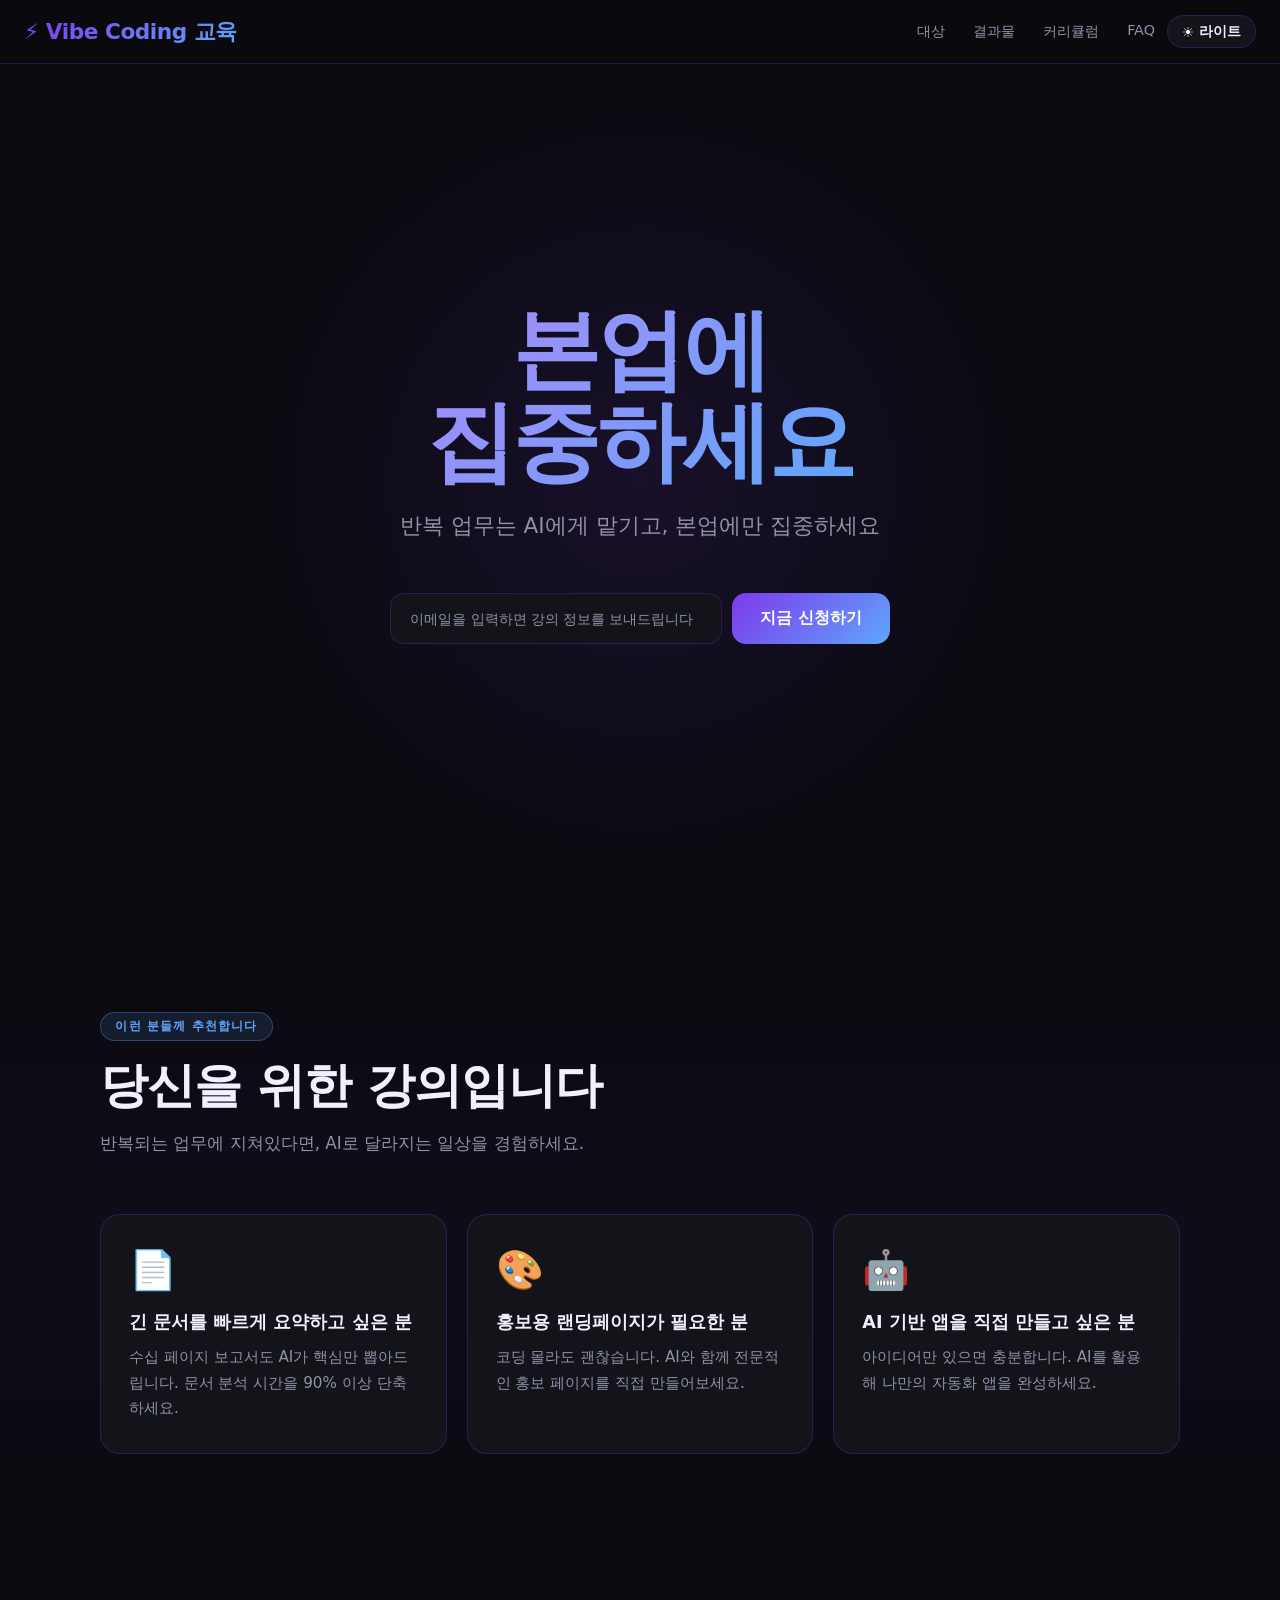
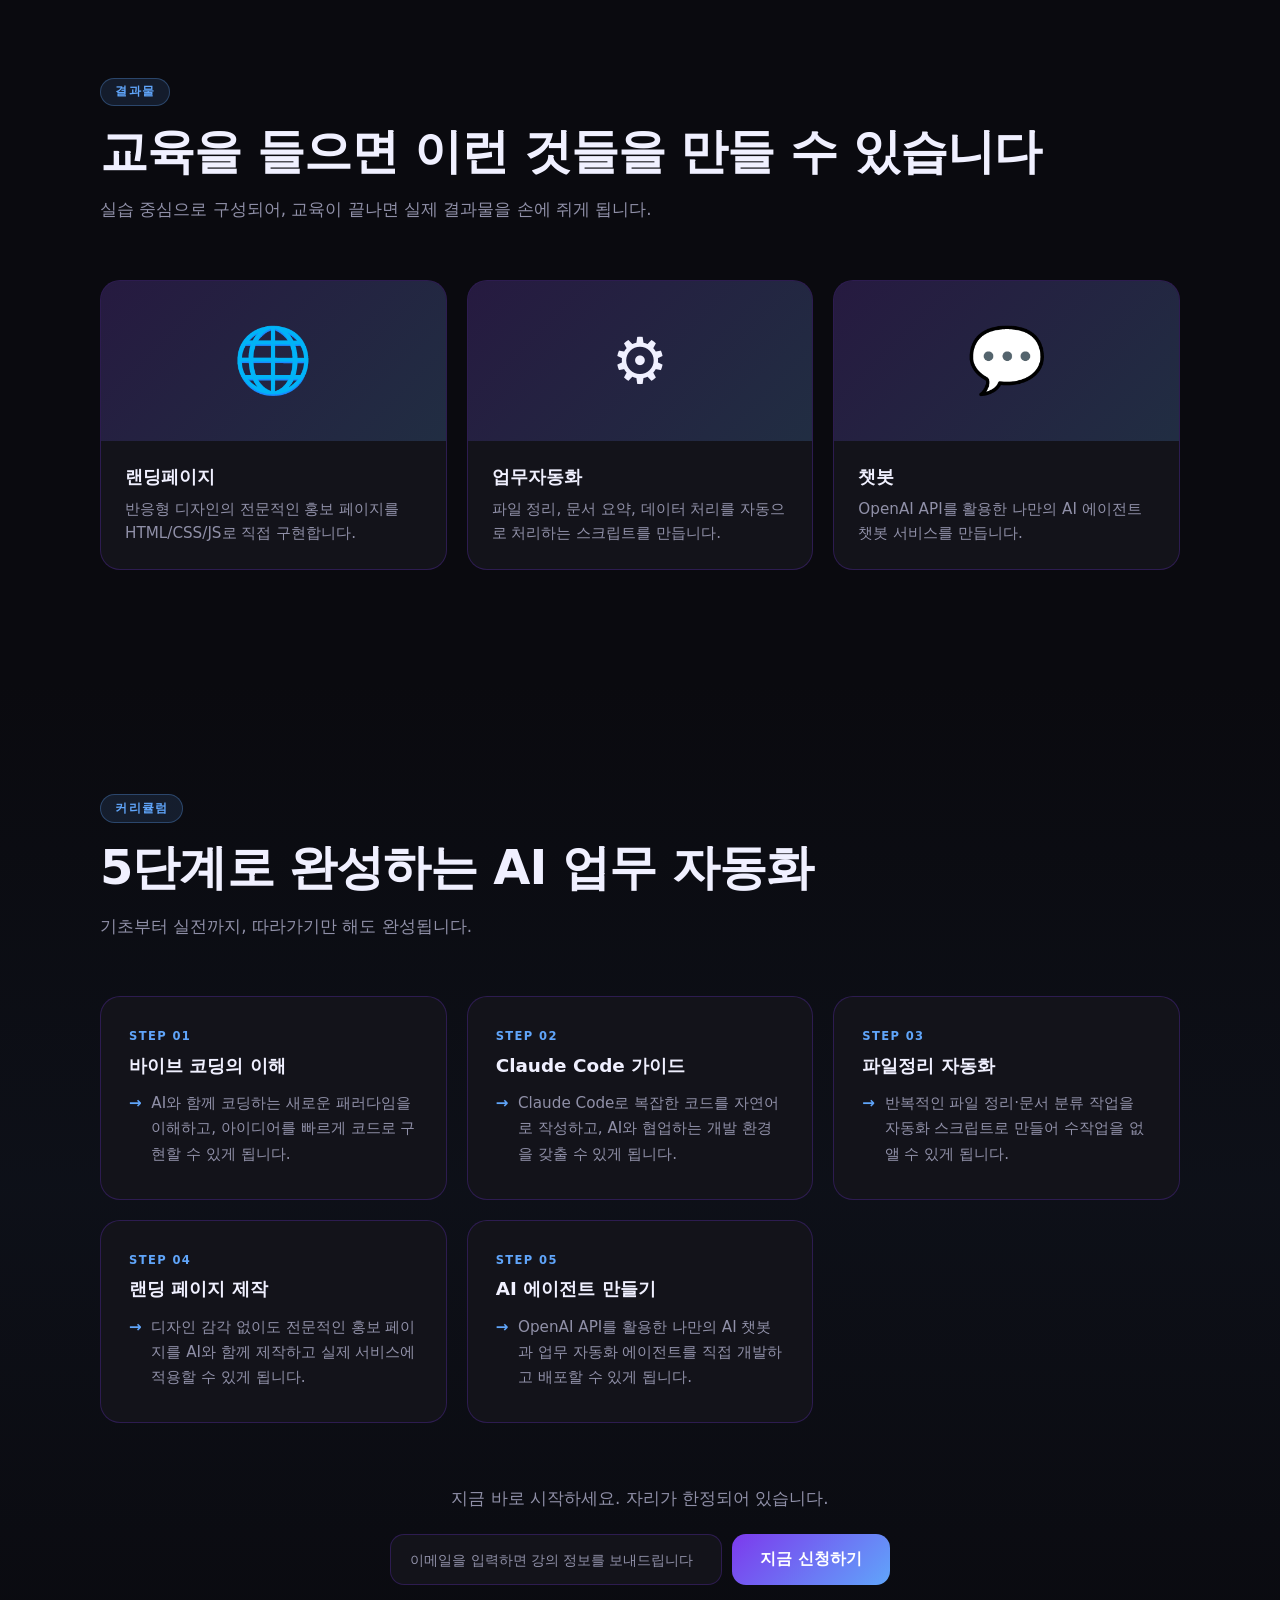
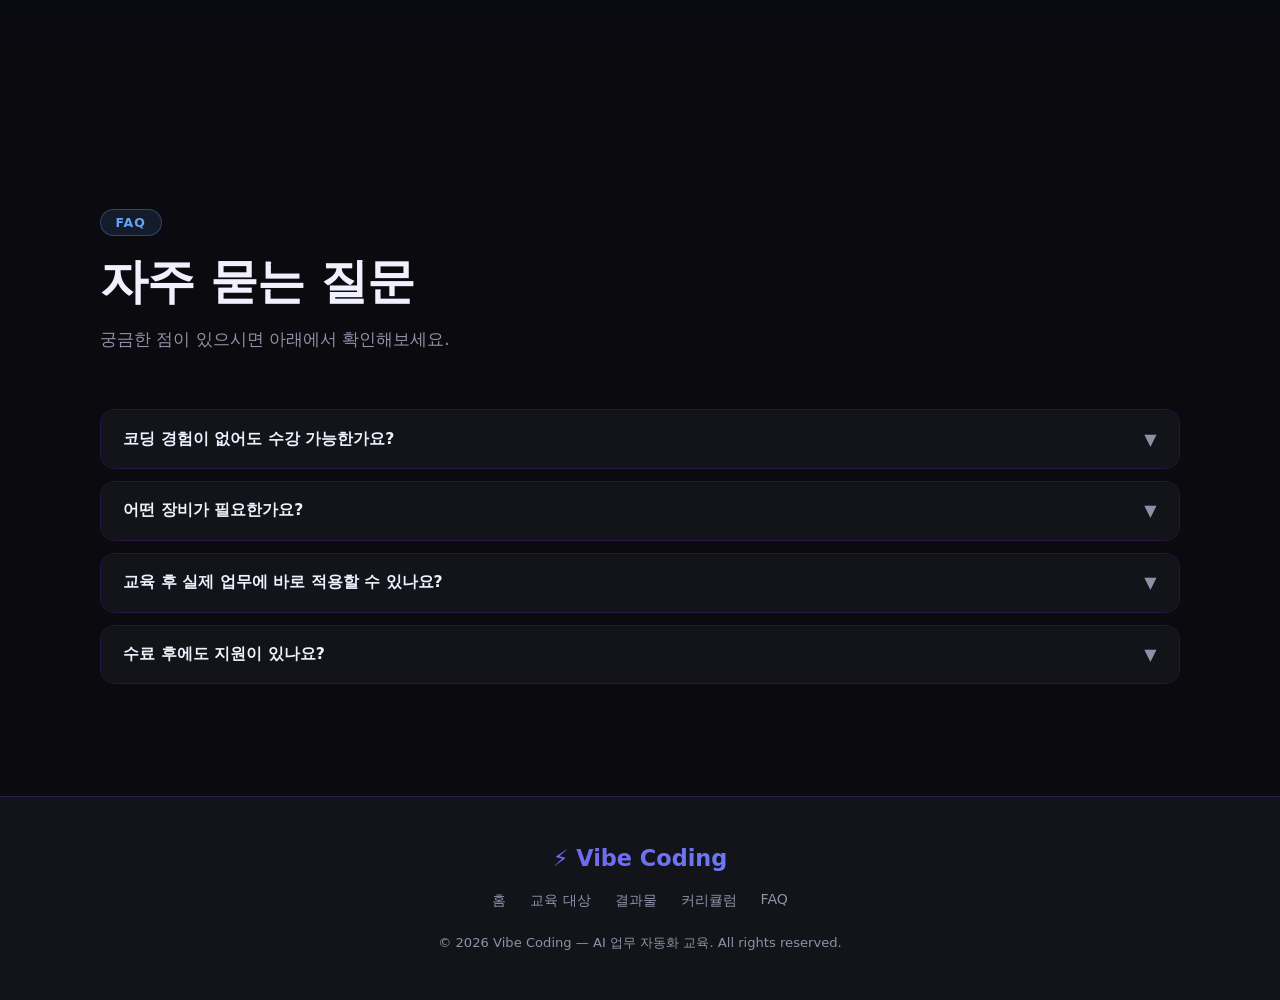
==== index.html @ cb203b5c "dfdf" ====
<!DOCTYPE html>
<html lang="ko">
<head>
    <meta charset="UTF-8">
    <meta name="viewport" content="width=device-width, initial-scale=1.0">
    <title>Vibe Coding — 본업에 집중하세요</title>
    <link rel="stylesheet" href="landing.css">
</head>
<body data-theme="dark">

<!-- ========== HEADER ========== -->
<header>
    <a href="#hero" class="logo" aria-label="Vibe Coding 홈">⚡ Vibe Coding 교육</a>

    <div class="header-right">
        <nav class="desktop-nav" aria-label="주요 메뉴">
            <a href="#target">대상</a>
            <a href="#results">결과물</a>
            <a href="#curriculum">커리큘럼</a>
            <a href="#faq">FAQ</a>
        </nav>

        <button class="theme-btn" id="themeBtn" aria-label="라이트/다크 모드 전환">
            <span id="themeIcon">☀️</span>
            <span id="themeLabel">라이트</span>
        </button>

        <button class="hamburger" id="hamburger" aria-label="메뉴 열기" aria-expanded="false" aria-controls="mobileNav">
            <span></span><span></span><span></span>
        </button>
    </div>
</header>

<!-- Mobile nav -->
<nav class="mobile-nav" id="mobileNav" aria-label="모바일 메뉴">
    <a href="#target"     onclick="closeNav()">대상</a>
    <a href="#results"    onclick="closeNav()">결과물</a>
    <a href="#curriculum" onclick="closeNav()">커리큘럼</a>
    <a href="#faq"        onclick="closeNav()">FAQ</a>
</nav>

<!-- ========== MAIN ========== -->
<main>

    <!-- HERO -->
    <section id="hero" aria-labelledby="heroHeading">
        

        <h1 id="heroHeading">본업에<br>집중하세요</h1>

        <p class="hero-sub">반복 업무는 AI에게 맡기고, 본업에만 집중하세요</p>

        <form class="cta-form" id="heroForm" aria-label="강의 신청 폼" novalidate>
            <div class="input-row">
                <input
                    type="email"
                    id="heroEmail"
                    class="cta-input"
                    placeholder="이메일을 입력하면 강의 정보를 보내드립니다"
                    aria-label="이메일 주소 입력"
                    autocomplete="email"
                    required
                />
                <button type="submit" class="btn-primary" aria-label="지금 신청하기">지금 신청하기</button>
            </div>
        </form>
    </section>

    <!-- TARGET -->
    <section id="target" aria-labelledby="targetHeading">
        <div class="inner">
            <span class="tag-label">이런 분들께 추천합니다</span>
            <h2 id="targetHeading">당신을 위한 강의입니다</h2>
            <p class="section-desc">반복되는 업무에 지쳐있다면, AI로 달라지는 일상을 경험하세요.</p>

            <div class="grid-3" role="list">
                <article class="target-card reveal" role="listitem" aria-label="추천 대상 1">
                    <span class="card-icon" aria-hidden="true">📄</span>
                    <h3>긴 문서를 빠르게 요약하고 싶은 분</h3>
                    <p>수십 페이지 보고서도 AI가 핵심만 뽑아드립니다. 문서 분석 시간을 90% 이상 단축하세요.</p>
                </article>
                <article class="target-card reveal" role="listitem" aria-label="추천 대상 2">
                    <span class="card-icon" aria-hidden="true">🎨</span>
                    <h3>홍보용 랜딩페이지가 필요한 분</h3>
                    <p>코딩 몰라도 괜찮습니다. AI와 함께 전문적인 홍보 페이지를 직접 만들어보세요.</p>
                </article>
                <article class="target-card reveal" role="listitem" aria-label="추천 대상 3">
                    <span class="card-icon" aria-hidden="true">🤖</span>
                    <h3>AI 기반 앱을 직접 만들고 싶은 분</h3>
                    <p>아이디어만 있으면 충분합니다. AI를 활용해 나만의 자동화 앱을 완성하세요.</p>
                </article>
            </div>
        </div>
    </section>

    <!-- RESULTS -->
    <section id="results" aria-labelledby="resultsHeading">
        <div class="inner">
            <span class="tag-label">결과물</span>
            <h2 id="resultsHeading">교육을 들으면 이런 것들을 만들 수 있습니다</h2>
            <p class="section-desc">실습 중심으로 구성되어, 교육이 끝나면 실제 결과물을 손에 쥐게 됩니다.</p>

            <div class="grid-3" role="list">
                <article class="result-card reveal" role="listitem" aria-label="결과물: 랜딩페이지">
                    <div class="result-thumb" aria-hidden="true">🌐</div>
                    <div class="result-body">
                        <h3>랜딩페이지</h3>
                        <p>반응형 디자인의 전문적인 홍보 페이지를 HTML/CSS/JS로 직접 구현합니다.</p>
                    </div>
                </article>
                <article class="result-card reveal" role="listitem" aria-label="결과물: 업무자동화">
                    <div class="result-thumb" aria-hidden="true">⚙️</div>
                    <div class="result-body">
                        <h3>업무자동화</h3>
                        <p>파일 정리, 문서 요약, 데이터 처리를 자동으로 처리하는 스크립트를 만듭니다.</p>
                    </div>
                </article>
                <article class="result-card reveal" role="listitem" aria-label="결과물: 챗봇">
                    <div class="result-thumb" aria-hidden="true">💬</div>
                    <div class="result-body">
                        <h3>챗봇</h3>
                        <p>OpenAI API를 활용한 나만의 AI 에이전트 챗봇 서비스를 만듭니다.</p>
                    </div>
                </article>
            </div>
        </div>
    </section>

    <!-- CURRICULUM -->
    <section id="curriculum" aria-labelledby="curriculumHeading">
        <div class="inner">
            <span class="tag-label">커리큘럼</span>
            <h2 id="curriculumHeading">5단계로 완성하는 AI 업무 자동화</h2>
            <p class="section-desc">기초부터 실전까지, 따라가기만 해도 완성됩니다.</p>

            <div class="step-grid" role="list">
                <article class="step-card reveal" role="listitem" aria-label="STEP 1: 바이브 코딩의 이해">
                    <div class="step-num">STEP 01</div>
                    <h3>바이브 코딩의 이해</h3>
                    <p class="step-outcome">AI와 함께 코딩하는 새로운 패러다임을 이해하고, 아이디어를 빠르게 코드로 구현할 수 있게 됩니다.</p>
                </article>
                <article class="step-card reveal" role="listitem" aria-label="STEP 2: Claude Code 가이드">
                    <div class="step-num">STEP 02</div>
                    <h3>Claude Code 가이드</h3>
                    <p class="step-outcome">Claude Code로 복잡한 코드를 자연어로 작성하고, AI와 협업하는 개발 환경을 갖출 수 있게 됩니다.</p>
                </article>
                <article class="step-card reveal" role="listitem" aria-label="STEP 3: 파일정리 자동화">
                    <div class="step-num">STEP 03</div>
                    <h3>파일정리 자동화</h3>
                    <p class="step-outcome">반복적인 파일 정리·문서 분류 작업을 자동화 스크립트로 만들어 수작업을 없앨 수 있게 됩니다.</p>
                </article>
                <article class="step-card reveal" role="listitem" aria-label="STEP 4: 랜딩 페이지 제작">
                    <div class="step-num">STEP 04</div>
                    <h3>랜딩 페이지 제작</h3>
                    <p class="step-outcome">디자인 감각 없이도 전문적인 홍보 페이지를 AI와 함께 제작하고 실제 서비스에 적용할 수 있게 됩니다.</p>
                </article>
                <article class="step-card reveal" role="listitem" aria-label="STEP 5: AI 에이전트 만들기">
                    <div class="step-num">STEP 05</div>
                    <h3>AI 에이전트 만들기</h3>
                    <p class="step-outcome">OpenAI API를 활용한 나만의 AI 챗봇과 업무 자동화 에이전트를 직접 개발하고 배포할 수 있게 됩니다.</p>
                </article>
            </div>

            <!-- Curriculum CTA -->
            <div class="cta-block">
                <p>지금 바로 시작하세요. 자리가 한정되어 있습니다.</p>
                <form class="cta-form" id="curriculumForm" aria-label="강의 신청 폼" novalidate>
                    <div class="input-row">
                        <input
                            type="email"
                            id="curriculumEmail"
                            class="cta-input"
                            placeholder="이메일을 입력하면 강의 정보를 보내드립니다"
                            aria-label="이메일 주소 입력"
                            autocomplete="email"
                            required
                        />
                        <button type="submit" class="btn-primary" aria-label="지금 신청하기">지금 신청하기</button>
                    </div>
                </form>
            </div>
        </div>
    </section>

    <!-- FAQ -->
    <section id="faq" aria-labelledby="faqHeading">
        <div class="inner">
            <span class="tag-label">FAQ</span>
            <h2 id="faqHeading">자주 묻는 질문</h2>
            <p class="section-desc">궁금한 점이 있으시면 아래에서 확인해보세요.</p>

            <div class="faq-list" role="list">
                <div class="faq-item" role="listitem">
                    <button class="faq-q" aria-expanded="false" onclick="toggleFaq(this)">
                        코딩 경험이 없어도 수강 가능한가요?
                        <span class="faq-arrow" aria-hidden="true">▼</span>
                    </button>
                    <div class="faq-a" role="region">
                        <div class="faq-a-inner">
                            네, 전혀 문제없습니다. 이 교육은 코딩 경험이 없는 분들도 AI와 함께 결과물을 만들 수 있도록 설계되었습니다. 자연어로 AI에게 지시하는 방법부터 차근차근 배워갑니다.
                        </div>
                    </div>
                </div>
                <div class="faq-item" role="listitem">
                    <button class="faq-q" aria-expanded="false" onclick="toggleFaq(this)">
                        어떤 장비가 필요한가요?
                        <span class="faq-arrow" aria-hidden="true">▼</span>
                    </button>
                    <div class="faq-a" role="region">
                        <div class="faq-a-inner">
                            인터넷이 연결된 노트북이면 충분합니다. Windows, Mac 모두 지원하며 별도의 고사양 장비는 필요하지 않습니다.
                        </div>
                    </div>
                </div>
                <div class="faq-item" role="listitem">
                    <button class="faq-q" aria-expanded="false" onclick="toggleFaq(this)">
                        교육 후 실제 업무에 바로 적용할 수 있나요?
                        <span class="faq-arrow" aria-hidden="true">▼</span>
                    </button>
                    <div class="faq-a" role="region">
                        <div class="faq-a-inner">
                            네, 교육 중 만드는 모든 결과물은 실제 업무에 바로 활용할 수 있습니다. 실습 위주 커리큘럼으로 구성되어 교육이 끝나는 날부터 바로 적용 가능합니다.
                        </div>
                    </div>
                </div>
                <div class="faq-item" role="listitem">
                    <button class="faq-q" aria-expanded="false" onclick="toggleFaq(this)">
                        수료 후에도 지원이 있나요?
                        <span class="faq-arrow" aria-hidden="true">▼</span>
                    </button>
                    <div class="faq-a" role="region">
                        <div class="faq-a-inner">
                            수료 후에도 커뮤니티를 통해 지속적인 Q&A 지원과 업데이트된 학습 자료를 제공합니다. 함께 성장하는 커뮤니티에 참여하세요.
                        </div>
                    </div>
                </div>
            </div>
        </div>
    </section>

</main>

<!-- FOOTER -->
<footer>
    <div class="inner">
        <div class="footer-logo">⚡ Vibe Coding</div>
        <nav class="footer-links" aria-label="푸터 메뉴">
            <a href="#hero">홈</a>
            <a href="#target">교육 대상</a>
            <a href="#results">결과물</a>
            <a href="#curriculum">커리큘럼</a>
            <a href="#faq">FAQ</a>
        </nav>
        <p class="footer-copy">© 2026 Vibe Coding — AI 업무 자동화 교육. All rights reserved.</p>
    </div>
</footer>

<!-- MOBILE FIXED CTA -->
<div class="mobile-cta-bar" aria-label="모바일 신청 버튼 영역">
    <button class="btn-primary" onclick="scrollToSignup()" aria-label="신청하기 — 상단 신청 폼으로 이동">
        🚀 지금 신청하기
    </button>
</div>

<!-- TOAST -->
<div class="toast" id="toast" role="alert" aria-live="polite" aria-atomic="true"></div>

<!-- ========== SCRIPT ========== -->
<script>
(function () {
    'use strict';

    /* ---- Theme ---- */
    const body       = document.body;
    const themeBtn   = document.getElementById('themeBtn');
    const themeIcon  = document.getElementById('themeIcon');
    const themeLabel = document.getElementById('themeLabel');

    function applyTheme(theme) {
        body.setAttribute('data-theme', theme);
        if (theme === 'dark') {
            themeIcon.textContent  = '☀️';
            themeLabel.textContent = '라이트';
        } else {
            themeIcon.textContent  = '🌙';
            themeLabel.textContent = '다크';
        }
        localStorage.setItem('vcTheme', theme);
    }

    themeBtn.addEventListener('click', () => {
        applyTheme(body.getAttribute('data-theme') === 'dark' ? 'light' : 'dark');
    });

    applyTheme(localStorage.getItem('vcTheme') || 'dark');

    /* ---- Hamburger ---- */
    const hamburger = document.getElementById('hamburger');
    const mobileNav = document.getElementById('mobileNav');

    hamburger.addEventListener('click', () => {
        const open = mobileNav.classList.toggle('is-open');
        hamburger.classList.toggle('is-open', open);
        hamburger.setAttribute('aria-expanded', open);
        hamburger.setAttribute('aria-label', open ? '메뉴 닫기' : '메뉴 열기');
    });

    window.closeNav = function () {
        mobileNav.classList.remove('is-open');
        hamburger.classList.remove('is-open');
        hamburger.setAttribute('aria-expanded', 'false');
        hamburger.setAttribute('aria-label', '메뉴 열기');
    };

    /* ---- CTA scroll ---- */
    window.scrollToSignup = function () {
        const heroSection = document.getElementById('hero');
        heroSection.scrollIntoView({ behavior: 'smooth' });
        setTimeout(() => document.getElementById('heroEmail').focus(), 700);
    };

    /* ---- Email submit ---- */
    function handleSubmit(e, inputId) {
        e.preventDefault();
        const input = document.getElementById(inputId);
        const email = input.value.trim();
        if (!email) { input.focus(); return; }

        const subject = encodeURIComponent('Vibe Coding 강의 신청');
        const body    = encodeURIComponent(
            '안녕하세요,\n\nVibe Coding 강의 정보를 요청합니다.\n\n신청자 이메일: ' + email + '\n\n빠른 연락 부탁드립니다.\n감사합니다.'
        );

        window.location.href = 'mailto:smjcreate@naver.com?subject=' + subject + '&body=' + body;
        showToast('신청 완료! 곧 강의 정보를 보내드리겠습니다 ✅');
        input.value = '';
    }

    document.getElementById('heroForm').addEventListener('submit', function (e) { handleSubmit(e, 'heroEmail'); });
    document.getElementById('curriculumForm').addEventListener('submit', function (e) { handleSubmit(e, 'curriculumEmail'); });

    /* ---- Toast ---- */
    let toastTimer;
    function showToast(msg) {
        const toast = document.getElementById('toast');
        toast.textContent = msg;
        toast.classList.add('show');
        clearTimeout(toastTimer);
        toastTimer = setTimeout(() => toast.classList.remove('show'), 3800);
    }

    /* ---- FAQ accordion ---- */
    window.toggleFaq = function (btn) {
        const item   = btn.closest('.faq-item');
        const isOpen = item.classList.toggle('is-open');
        btn.setAttribute('aria-expanded', isOpen);

        document.querySelectorAll('.faq-item.is-open').forEach(function (other) {
            if (other !== item) {
                other.classList.remove('is-open');
                other.querySelector('.faq-q').setAttribute('aria-expanded', 'false');
            }
        });
    };

    /* ---- Scroll reveal (IntersectionObserver) ---- */
    if ('IntersectionObserver' in window) {
        const io = new IntersectionObserver(function (entries) {
            entries.forEach(function (entry, i) {
                if (entry.isIntersecting) {
                    setTimeout(function () {
                        entry.target.classList.add('is-visible');
                    }, i * 90);
                    io.unobserve(entry.target);
                }
            });
        }, { threshold: 0.12 });

        document.querySelectorAll('.reveal').forEach(function (el) { io.observe(el); });
    } else {
        document.querySelectorAll('.reveal').forEach(function (el) {
            el.classList.add('is-visible');
        });
    }
})();
</script>

</body>
</html>
---- landing.css ----
/* ===== CSS VARIABLES ===== */
:root {
    --primary: #7C3AED;
    --secondary: #60A5FA;
    --gradient: linear-gradient(135deg, #7C3AED, #60A5FA);
    --gradient-text: linear-gradient(135deg, #A78BFA, #60A5FA);

    --bg: #0A0A0F;
    --bg-card: #13131A;
    --bg-card-hover: #1C1C28;
    --bg-header: rgba(10, 10, 15, 0.88);

    --text-1: #F0F0FF;
    --text-2: #9090A8;
    --border: rgba(124, 58, 237, 0.25);
    --border-hover: rgba(124, 58, 237, 0.6);

    --font: -apple-system, BlinkMacSystemFont, 'Segoe UI', system-ui, sans-serif;

    --fs-hero: clamp(2.8rem, 7vw, 5.5rem);
    --fs-sub:  clamp(1rem, 2.5vw, 1.35rem);
    --fs-h2:   clamp(1.9rem, 4vw, 3rem);
    --fs-body: 0.95rem;

    --radius-lg: 20px;
    --radius-md: 14px;
    --radius-sm: 10px;

    --ease: 0.3s ease;
    --ease-long: 0.6s cubic-bezier(0.22, 1, 0.36, 1);
}

[data-theme="light"] {
    --bg: #F4F4FF;
    --bg-card: #FFFFFF;
    --bg-card-hover: #EEF0FF;
    --bg-header: rgba(244, 244, 255, 0.88);
    --text-1: #12122A;
    --text-2: #50507A;
    --border: rgba(124, 58, 237, 0.18);
}

/* ===== RESET ===== */
*, *::before, *::after { margin: 0; padding: 0; box-sizing: border-box; }
html { scroll-behavior: smooth; }
body {
    font-family: var(--font);
    background: var(--bg);
    color: var(--text-1);
    overflow-x: hidden;
    transition: background var(--ease), color var(--ease);
}
a { text-decoration: none; }
img { display: block; max-width: 100%; }
button { font-family: inherit; cursor: pointer; }

/* ===== HEADER ===== */
header {
    position: fixed;
    inset: 0 0 auto;
    z-index: 1000;
    height: 64px;
    display: flex;
    align-items: center;
    justify-content: space-between;
    padding: 0 1.5rem;
    background: var(--bg-header);
    backdrop-filter: blur(16px);
    -webkit-backdrop-filter: blur(16px);
    border-bottom: 1px solid var(--border);
}

.logo {
    font-size: 1.35rem;
    font-weight: 900;
    background: var(--gradient);
    -webkit-background-clip: text;
    -webkit-text-fill-color: transparent;
    background-clip: text;
    letter-spacing: -0.02em;
}

.header-right {
    display: flex;
    align-items: center;
    gap: 0.75rem;
}

nav.desktop-nav {
    display: none;
    gap: 1.75rem;
}
nav.desktop-nav a {
    color: var(--text-2);
    font-size: 0.9rem;
    font-weight: 500;
    transition: color var(--ease);
}
nav.desktop-nav a:hover { color: var(--text-1); }

/* Theme toggle */
.theme-btn {
    display: flex;
    align-items: center;
    gap: 0.35rem;
    padding: 0.4rem 0.85rem;
    background: var(--bg-card);
    border: 1px solid var(--border);
    border-radius: 50px;
    color: var(--text-1);
    font-size: 0.85rem;
    font-weight: 600;
    transition: all var(--ease);
}
.theme-btn:hover {
    border-color: var(--primary);
    box-shadow: 0 0 16px rgba(124, 58, 237, 0.35);
}

/* Hamburger */
.hamburger {
    display: flex;
    flex-direction: column;
    gap: 5px;
    background: none;
    border: none;
    padding: 6px;
}
.hamburger span {
    display: block;
    width: 22px;
    height: 2px;
    background: var(--text-1);
    border-radius: 2px;
    transition: all var(--ease);
}
.hamburger.is-open span:nth-child(1) { transform: translateY(7px) rotate(45deg); }
.hamburger.is-open span:nth-child(2) { opacity: 0; transform: scaleX(0); }
.hamburger.is-open span:nth-child(3) { transform: translateY(-7px) rotate(-45deg); }

/* Mobile nav drawer */
.mobile-nav {
    display: none;
    flex-direction: column;
    position: fixed;
    top: 64px;
    inset: auto 0 0;
    z-index: 999;
    background: var(--bg-card);
    border-top: 1px solid var(--border);
    padding: 1.5rem;
    gap: 0;
    overflow-y: auto;
}
.mobile-nav.is-open { display: flex; }
.mobile-nav a {
    color: var(--text-2);
    font-size: 1.05rem;
    font-weight: 500;
    padding: 0.9rem 0;
    border-bottom: 1px solid var(--border);
    transition: color var(--ease);
}
.mobile-nav a:last-child { border-bottom: none; }
.mobile-nav a:hover { color: var(--text-1); }

/* ===== MAIN ===== */
main { padding-top: 64px; }

/* ===== SECTION BASE ===== */
section { padding: 5rem 1.25rem; }
.inner {
    max-width: 1080px;
    margin: 0 auto;
}

.tag-label {
    display: inline-block;
    padding: 0.3rem 0.9rem;
    background: rgba(96, 165, 250, 0.12);
    border: 1px solid rgba(96, 165, 250, 0.3);
    border-radius: 50px;
    font-size: 0.78rem;
    font-weight: 700;
    color: var(--secondary);
    letter-spacing: 0.09em;
    text-transform: uppercase;
    margin-bottom: 1.1rem;
}

h2 {
    font-size: var(--fs-h2);
    font-weight: 900;
    line-height: 1.15;
    letter-spacing: -0.02em;
    margin-bottom: 1rem;
}

.section-desc {
    color: var(--text-2);
    font-size: 1.05rem;
    line-height: 1.7;
    max-width: 560px;
    margin-bottom: 3.5rem;
}

/* ===== HERO ===== */
#hero {
    min-height: calc(100vh - 64px);
    display: flex;
    flex-direction: column;
    justify-content: center;
    align-items: center;
    text-align: center;
    padding: 5rem 1.25rem 6rem;
    position: relative;
    overflow: hidden;
}

#hero::before {
    content: '';
    position: absolute;
    width: min(900px, 150vw);
    height: min(900px, 150vw);
    background: radial-gradient(circle, rgba(124, 58, 237, 0.12) 0%, transparent 65%);
    top: 50%;
    left: 50%;
    transform: translate(-50%, -50%);
    pointer-events: none;
}

.hero-badge {
    display: inline-flex;
    align-items: center;
    gap: 0.4rem;
    background: rgba(124, 58, 237, 0.12);
    border: 1px solid rgba(124, 58, 237, 0.35);
    border-radius: 50px;
    padding: 0.4rem 1.1rem;
    font-size: 0.83rem;
    font-weight: 600;
    color: #A78BFA;
    margin-bottom: 2rem;
    position: relative;
}

h1 {
    font-size: var(--fs-hero);
    font-weight: 900;
    line-height: 1.05;
    letter-spacing: -0.03em;
    background: var(--gradient-text);
    -webkit-background-clip: text;
    -webkit-text-fill-color: transparent;
    background-clip: text;
    margin-bottom: 1.25rem;
    position: relative;
}

.hero-sub {
    font-size: var(--fs-sub);
    color: var(--text-2);
    line-height: 1.7;
    max-width: 520px;
    margin-bottom: 3rem;
    position: relative;
}

/* ===== CTA FORM ===== */
.cta-form {
    width: 100%;
    max-width: 500px;
    display: flex;
    flex-direction: column;
    gap: 0.75rem;
    position: relative;
}

.input-row {
    display: flex;
    flex-direction: column;
    gap: 0.65rem;
    width: 100%;
}

.cta-input {
    flex: 1;
    padding: 0.9rem 1.2rem;
    background: var(--bg-card);
    border: 1px solid var(--border);
    border-radius: var(--radius-md);
    color: var(--text-1);
    font-size: 0.9rem;
    font-family: inherit;
    outline: none;
    transition: border-color var(--ease), box-shadow var(--ease);
}
.cta-input::placeholder { color: var(--text-2); font-size: 0.85rem; }
.cta-input:focus {
    border-color: var(--primary);
    box-shadow: 0 0 0 3px rgba(124, 58, 237, 0.2);
}

.btn-primary {
    padding: 0.95rem 1.75rem;
    background: var(--gradient);
    border: none;
    border-radius: var(--radius-md);
    color: #fff;
    font-size: 1rem;
    font-weight: 700;
    white-space: nowrap;
    position: relative;
    overflow: hidden;
    transition: transform var(--ease), box-shadow var(--ease);
}
.btn-primary::after {
    content: '';
    position: absolute;
    inset: 0;
    background: rgba(255,255,255,0.08);
    opacity: 0;
    transition: opacity var(--ease);
}
.btn-primary:hover {
    transform: translateY(-2px);
    box-shadow: 0 0 28px rgba(124, 58, 237, 0.55), 0 0 60px rgba(96, 165, 250, 0.2);
}
.btn-primary:hover::after { opacity: 1; }
.btn-primary:active { transform: translateY(0); }

/* ===== GRID 3-COL ===== */
.grid-3 {
    display: grid;
    grid-template-columns: 1fr;
    gap: 1.25rem;
}

/* ===== TARGET SECTION ===== */
#target {
    background: linear-gradient(180deg, var(--bg) 0%, rgba(124, 58, 237, 0.04) 50%, var(--bg) 100%);
}

.target-card {
    background: var(--bg-card);
    border: 1px solid var(--border);
    border-radius: var(--radius-lg);
    padding: 2rem 1.75rem;
    transition: all var(--ease);
}
.target-card:hover {
    background: var(--bg-card-hover);
    border-color: var(--border-hover);
    box-shadow: 0 8px 32px rgba(124, 58, 237, 0.15);
}
.card-icon {
    font-size: 2.4rem;
    margin-bottom: 1.1rem;
    display: block;
}
.target-card h3 {
    font-size: 1.1rem;
    font-weight: 700;
    margin-bottom: 0.7rem;
    line-height: 1.35;
}
.target-card p {
    color: var(--text-2);
    font-size: var(--fs-body);
    line-height: 1.65;
}

/* ===== RESULTS SECTION ===== */
#results {
    background: var(--bg);
}

.result-card {
    background: var(--bg-card);
    border: 1px solid var(--border);
    border-radius: var(--radius-lg);
    overflow: hidden;
    transition: transform var(--ease-long), box-shadow var(--ease-long), border-color var(--ease);
}
.result-card:hover {
    transform: translateY(-8px);
    border-color: var(--border-hover);
    box-shadow: 0 24px 48px rgba(0,0,0,0.25), 0 0 24px rgba(124, 58, 237, 0.2);
}
.result-thumb {
    height: 160px;
    display: flex;
    align-items: center;
    justify-content: center;
    font-size: 4rem;
    background: linear-gradient(135deg, rgba(124,58,237,0.18) 0%, rgba(96,165,250,0.18) 100%);
}
.result-body {
    padding: 1.5rem;
}
.result-body h3 {
    font-size: 1.1rem;
    font-weight: 700;
    margin-bottom: 0.5rem;
}
.result-body p {
    color: var(--text-2);
    font-size: var(--fs-body);
    line-height: 1.6;
}

/* ===== CURRICULUM ===== */
#curriculum {
    background: linear-gradient(180deg, var(--bg) 0%, rgba(96, 165, 250, 0.04) 50%, var(--bg) 100%);
}

.step-grid {
    display: grid;
    grid-template-columns: 1fr;
    gap: 1.25rem;
    margin-bottom: 4rem;
}

.step-card {
    background: var(--bg-card);
    border: 1px solid var(--border);
    border-radius: var(--radius-lg);
    padding: 2rem 1.75rem;
    position: relative;
    transition: transform var(--ease-long), border-color var(--ease), box-shadow var(--ease-long);
}
.step-card:hover {
    transform: translateY(-5px);
    border-color: var(--border-hover);
    box-shadow: 0 16px 40px rgba(0,0,0,0.2), 0 0 20px rgba(124, 58, 237, 0.2);
}
.step-num {
    font-size: 0.72rem;
    font-weight: 800;
    color: var(--secondary);
    text-transform: uppercase;
    letter-spacing: 0.12em;
    margin-bottom: 0.6rem;
}
.step-card h3 {
    font-size: 1.15rem;
    font-weight: 700;
    margin-bottom: 0.85rem;
}
.step-outcome {
    color: var(--text-2);
    font-size: var(--fs-body);
    line-height: 1.65;
    display: flex;
    gap: 0.6rem;
}
.step-outcome::before {
    content: '→';
    color: var(--secondary);
    font-weight: 700;
    flex-shrink: 0;
}

.cta-block {
    text-align: center;
}
.cta-block p {
    color: var(--text-2);
    margin-bottom: 1.5rem;
    font-size: 1.05rem;
}
.cta-block .cta-form {
    margin: 0 auto;
}

/* ===== FAQ ===== */
#faq { background: var(--bg); }

.faq-list { display: flex; flex-direction: column; gap: 0.75rem; }

.faq-item {
    border: 1px solid var(--border);
    border-radius: var(--radius-md);
    overflow: hidden;
    transition: border-color var(--ease);
}
.faq-item:hover, .faq-item.is-open { border-color: var(--border-hover); }

.faq-q {
    width: 100%;
    text-align: left;
    padding: 1.15rem 1.4rem;
    background: var(--bg-card);
    border: none;
    color: var(--text-1);
    font-size: 0.98rem;
    font-weight: 600;
    display: flex;
    justify-content: space-between;
    align-items: center;
    gap: 1rem;
    transition: background var(--ease);
}
.faq-q:hover { background: var(--bg-card-hover); }

.faq-arrow {
    font-size: 1rem;
    color: var(--text-2);
    transition: transform var(--ease);
    flex-shrink: 0;
}
.faq-item.is-open .faq-arrow { transform: rotate(180deg); color: var(--primary); }

.faq-a {
    max-height: 0;
    overflow: hidden;
    transition: max-height 0.42s cubic-bezier(0.4, 0, 0.2, 1);
}
.faq-item.is-open .faq-a { max-height: 400px; }

.faq-a-inner {
    padding: 1.15rem 1.4rem;
    color: var(--text-2);
    font-size: 0.93rem;
    line-height: 1.75;
    border-top: 1px solid var(--border);
    background: var(--bg-card);
}

/* ===== FOOTER ===== */
footer {
    background: var(--bg-card);
    border-top: 1px solid var(--border);
    padding: 3rem 1.25rem;
    text-align: center;
}
.footer-logo {
    font-size: 1.4rem;
    font-weight: 900;
    background: var(--gradient);
    -webkit-background-clip: text;
    -webkit-text-fill-color: transparent;
    background-clip: text;
    margin-bottom: 1.2rem;
}
.footer-links {
    display: flex;
    justify-content: center;
    flex-wrap: wrap;
    gap: 1.5rem;
    margin-bottom: 1.5rem;
}
.footer-links a {
    color: var(--text-2);
    font-size: 0.88rem;
    transition: color var(--ease);
}
.footer-links a:hover { color: var(--text-1); }
.footer-copy {
    color: var(--text-2);
    font-size: 0.82rem;
}

/* ===== MOBILE FIXED CTA ===== */
.mobile-cta-bar {
    display: block;
    position: fixed;
    bottom: 0;
    inset: auto 0 0;
    padding: 0.85rem 1.25rem;
    background: var(--bg-header);
    backdrop-filter: blur(16px);
    -webkit-backdrop-filter: blur(16px);
    border-top: 1px solid var(--border);
    z-index: 890;
}
.mobile-cta-bar .btn-primary {
    width: 100%;
    padding: 1rem;
    font-size: 1rem;
}

/* ===== SCROLL FADE-IN ===== */
.reveal {
    opacity: 0;
    transform: translateY(28px);
    transition: opacity 0.65s ease, transform 0.65s ease;
}
.reveal.is-visible {
    opacity: 1;
    transform: translateY(0);
}

/* ===== TOAST ===== */
.toast {
    position: fixed;
    bottom: 90px;
    left: 50%;
    transform: translateX(-50%) translateY(12px);
    background: var(--gradient);
    color: #fff;
    padding: 0.85rem 1.5rem;
    border-radius: var(--radius-md);
    font-size: 0.9rem;
    font-weight: 600;
    z-index: 9999;
    opacity: 0;
    pointer-events: none;
    transition: opacity 0.35s ease, transform 0.35s ease;
    white-space: nowrap;
    box-shadow: 0 8px 24px rgba(124, 58, 237, 0.4);
}
.toast.show {
    opacity: 1;
    transform: translateX(-50%) translateY(0);
}

/* ===== RESPONSIVE ===== */
@media (min-width: 768px) {
    section { padding: 7rem 2rem; }

    nav.desktop-nav { display: flex; }
    .hamburger { display: none; }
    .mobile-cta-bar { display: none !important; }

    body { padding-bottom: 0; }

    .input-row { flex-direction: row; }

    .grid-3 { grid-template-columns: repeat(3, 1fr); }
    .step-grid { grid-template-columns: repeat(3, 1fr); }
}

@media (max-width: 767px) {
    body { padding-bottom: 76px; }
    nav.desktop-nav { display: none; }

    .btn-primary { width: 100%; }
}
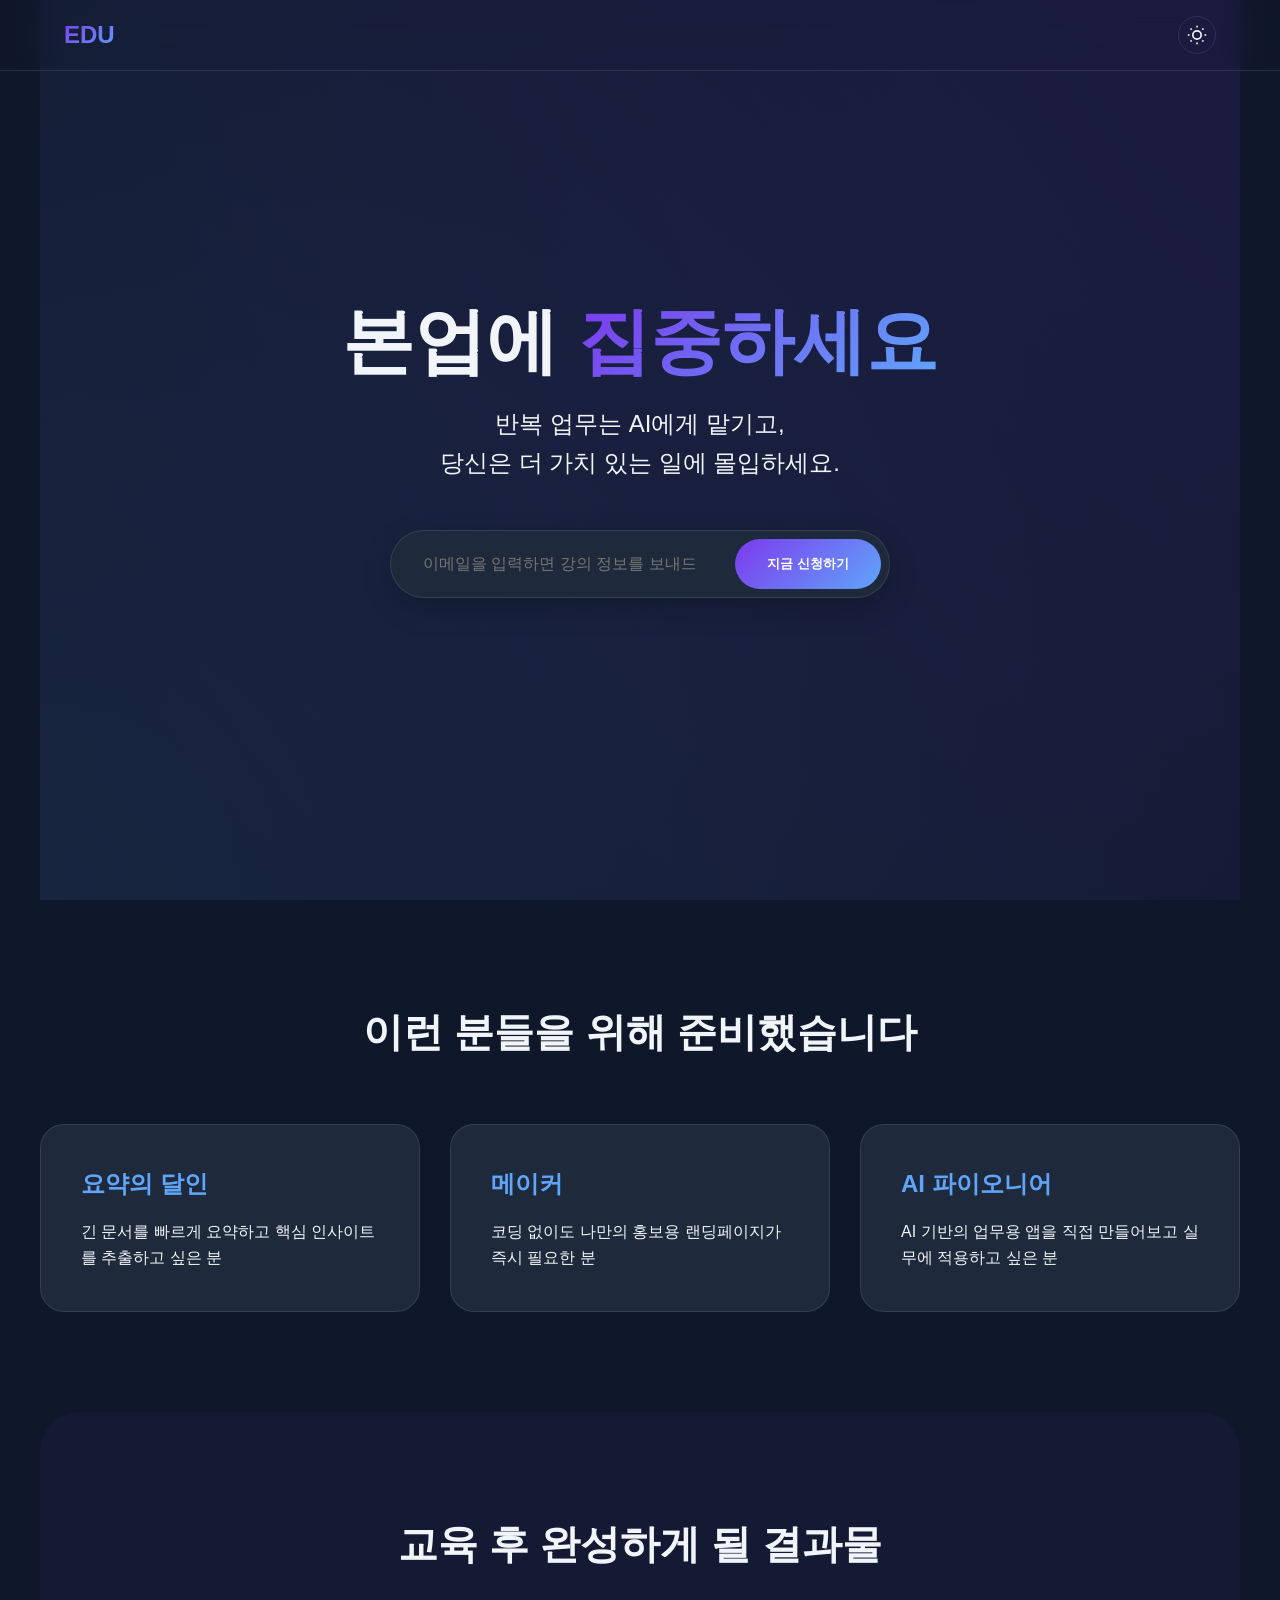
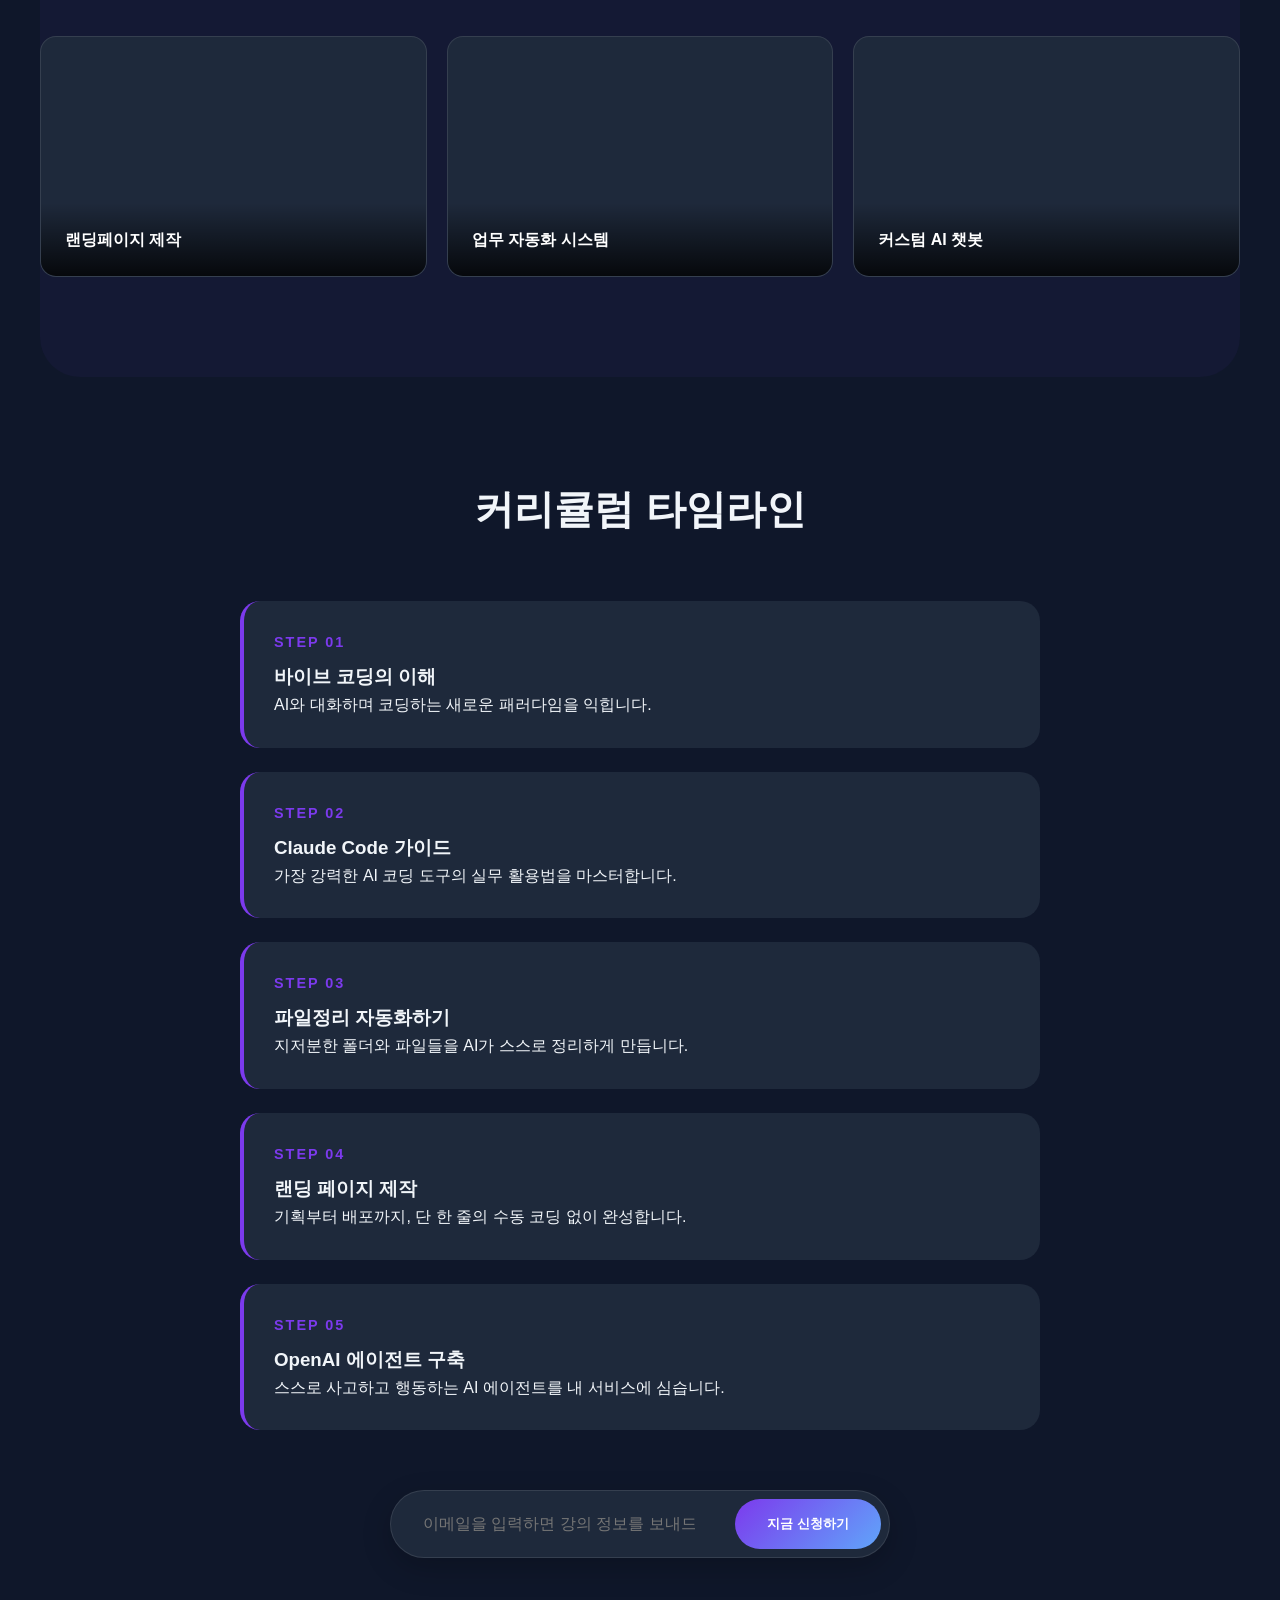
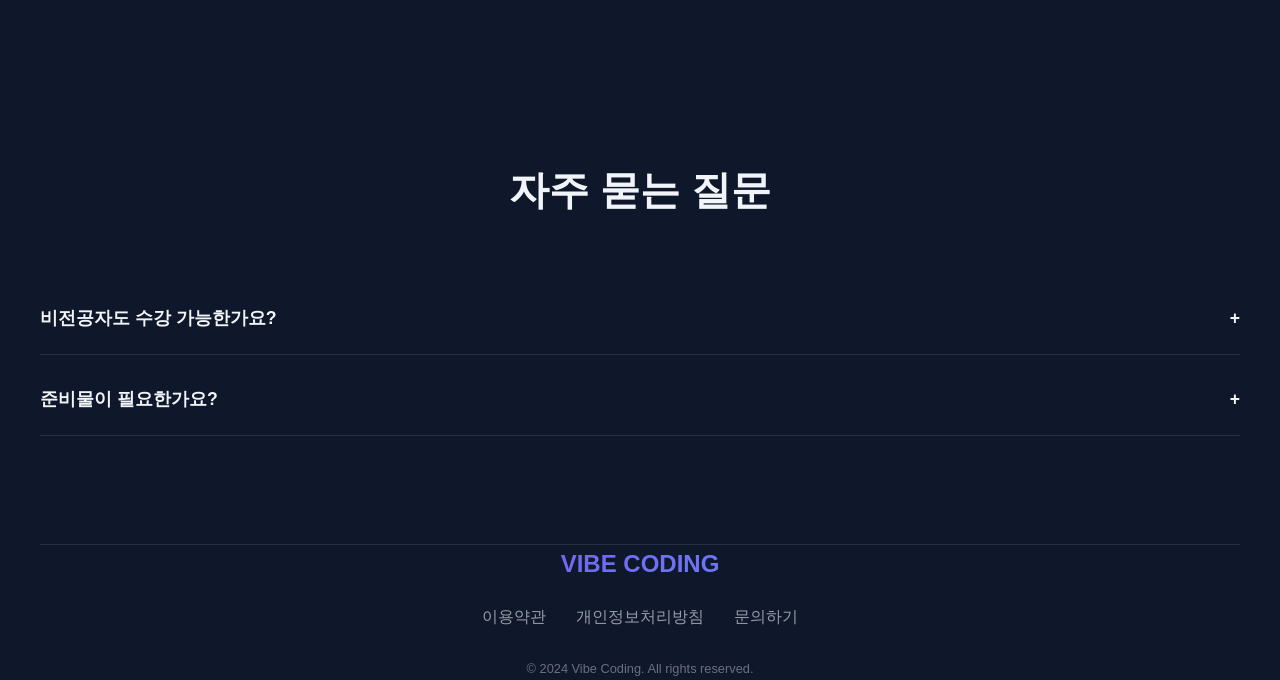
==== commit 5c160a7d: "dfdfd" ====
--- a/index.html
+++ b/index.html
@@ -3,387 +3,570 @@
 <head>
     <meta charset="UTF-8">
     <meta name="viewport" content="width=device-width, initial-scale=1.0">
-    <title>Vibe Coding — 본업에 집중하세요</title>
-    <link rel="stylesheet" href="landing.css">
+    <title>Vibe Coding - 본업에 집중하세요</title>
+    <meta name="description" content="반복 업무는 AI에게 맡기고 본업에 집중하세요. 바이브 코딩으로 시작하는 업무 자동화.">
+    
+    <style>
+        :root {
+            --primary: #7C3AED;
+            --secondary: #60A5FA;
+            --gradient: linear-gradient(135deg, var(--primary) 0%, var(--secondary) 100%);
+            --bg-dark: #0F172A;
+            --bg-light: #F8FAFC;
+            --text-dark: #F1F5F9;
+            --text-light: #1E293B;
+            --card-bg-dark: #1E293B;
+            --card-bg-light: #FFFFFF;
+            --transition: all 0.3s cubic-bezier(0.4, 0, 0.2, 1);
+            
+            /* Current Theme Variables */
+            --bg: var(--bg-dark);
+            --text: var(--text-dark);
+            --card-bg: var(--card-bg-dark);
+            --border: rgba(255, 255, 255, 0.1);
+        }
+
+        .light-mode {
+            --bg: var(--bg-light);
+            --text: var(--text-light);
+            --card-bg: var(--card-bg-light);
+            --border: rgba(0, 0, 0, 0.1);
+        }
+
+        * {
+            margin: 0;
+            padding: 0;
+            box-sizing: border-box;
+            font-family: -apple-system, BlinkMacSystemFont, "Segoe UI", Roboto, "Helvetica Neue", Arial, sans-serif;
+        }
+
+        body {
+            background-color: var(--bg);
+            color: var(--text);
+            line-height: 1.6;
+            transition: background-color 0.5s ease, color 0.5s ease;
+            overflow-x: hidden;
+        }
+
+        /* Utils */
+        .container {
+            max-width: 1200px;
+            margin: 0 auto;
+            padding: 0 24px;
+        }
+
+        .section-padding {
+            padding: 100px 0;
+        }
+
+        .fade-in {
+            opacity: 0;
+            transform: translateY(30px);
+            transition: opacity 0.8s ease-out, transform 0.8s ease-out;
+        }
+
+        .fade-in.visible {
+            opacity: 1;
+            transform: translateY(0);
+        }
+
+        /* Header & Nav */
+        header {
+            position: fixed;
+            top: 0;
+            width: 100%;
+            z-index: 1000;
+            background: rgba(var(--bg), 0.8);
+            backdrop-filter: blur(12px);
+            border-bottom: 1px solid var(--border);
+        }
+
+        nav {
+            display: flex;
+            justify-content: space-between;
+            align-items: center;
+            height: 70px;
+        }
+
+        .logo {
+            font-size: 1.5rem;
+            font-weight: 800;
+            background: var(--gradient);
+            -webkit-background-clip: text;
+            -webkit-text-fill-color: transparent;
+        }
+
+        .nav-right {
+            display: flex;
+            align-items: center;
+            gap: 20px;
+        }
+
+        #theme-toggle {
+            background: none;
+            border: 1px solid var(--border);
+            color: var(--text);
+            padding: 8px;
+            border-radius: 50%;
+            cursor: pointer;
+            display: flex;
+            align-items: center;
+            justify-content: center;
+            transition: var(--transition);
+        }
+
+        #theme-toggle:hover {
+            background: var(--border);
+        }
+
+        /* Hero Section */
+        .hero {
+            height: 100vh;
+            display: flex;
+            flex-direction: column;
+            justify-content: center;
+            align-items: center;
+            text-align: center;
+            background: radial-gradient(circle at top right, rgba(124, 58, 237, 0.1), transparent),
+                        radial-gradient(circle at bottom left, rgba(96, 165, 250, 0.1), transparent);
+        }
+
+        .hero h1 {
+            font-size: clamp(2.5rem, 8vw, 4.5rem);
+            font-weight: 900;
+            line-height: 1.1;
+            margin-bottom: 24px;
+        }
+
+        .hero h1 span {
+            background: var(--gradient);
+            -webkit-background-clip: text;
+            -webkit-text-fill-color: transparent;
+        }
+
+        .hero p {
+            font-size: clamp(1.1rem, 3vw, 1.5rem);
+            color: var(--text);
+            opacity: 0.8;
+            margin-bottom: 48px;
+            max-width: 600px;
+        }
+
+        .cta-group {
+            display: flex;
+            flex-direction: column;
+            gap: 16px;
+            width: 100%;
+            max-width: 500px;
+        }
+
+        @media (min-width: 768px) {
+            .cta-group {
+                flex-direction: row;
+                background: var(--card-bg);
+                padding: 8px;
+                border-radius: 50px;
+                border: 1px solid var(--border);
+                box-shadow: 0 10px 30px rgba(0,0,0,0.2);
+            }
+        }
+
+        .cta-input {
+            flex: 1;
+            background: transparent;
+            border: none;
+            padding: 16px 24px;
+            color: var(--text);
+            font-size: 1rem;
+            outline: none;
+        }
+
+        .cta-button {
+            background: var(--gradient);
+            color: white;
+            border: none;
+            padding: 16px 32px;
+            border-radius: 50px;
+            font-weight: 700;
+            cursor: pointer;
+            transition: var(--transition);
+            white-space: nowrap;
+        }
+
+        .cta-button:hover {
+            transform: scale(1.05);
+            box-shadow: 0 0 20px rgba(124, 58, 237, 0.4);
+        }
+
+        /* Target Section */
+        .section-title {
+            text-align: center;
+            font-size: 2.5rem;
+            margin-bottom: 60px;
+        }
+
+        .grid-3 {
+            display: grid;
+            grid-template-columns: repeat(auto-fit, minmax(300px, 1fr));
+            gap: 30px;
+        }
+
+        .card {
+            background: var(--card-bg);
+            padding: 40px;
+            border-radius: 24px;
+            border: 1px solid var(--border);
+            transition: var(--transition);
+            height: 100%;
+        }
+
+        .card:hover {
+            transform: translateY(-10px);
+            border-color: var(--primary);
+            box-shadow: 0 20px 40px rgba(0,0,0,0.2);
+        }
+
+        .card h3 {
+            font-size: 1.5rem;
+            margin-bottom: 16px;
+            color: var(--secondary);
+        }
+
+        /* Results Section */
+        .results-grid {
+            display: grid;
+            grid-template-columns: repeat(auto-fit, minmax(280px, 1fr));
+            gap: 20px;
+        }
+
+        .result-item {
+            position: relative;
+            aspect-ratio: 16/10;
+            border-radius: 16px;
+            overflow: hidden;
+            background: var(--card-bg);
+            border: 1px solid var(--border);
+        }
+
+        .result-overlay {
+            position: absolute;
+            bottom: 0;
+            left: 0;
+            right: 0;
+            padding: 24px;
+            background: linear-gradient(transparent, rgba(0,0,0,0.8));
+            color: white;
+        }
+
+        /* Curriculum Timeline */
+        .timeline {
+            position: relative;
+            max-width: 800px;
+            margin: 0 auto;
+        }
+
+        .step-card {
+            background: var(--card-bg);
+            padding: 30px;
+            border-radius: 20px;
+            margin-bottom: 24px;
+            border-left: 4px solid var(--primary);
+            transition: var(--transition);
+        }
+
+        .step-card:hover {
+            transform: translateX(10px);
+        }
+
+        .step-num {
+            font-weight: 900;
+            color: var(--primary);
+            font-size: 0.9rem;
+            text-transform: uppercase;
+            letter-spacing: 2px;
+            margin-bottom: 8px;
+            display: block;
+        }
+
+        /* FAQ */
+        .faq-item {
+            border-bottom: 1px solid var(--border);
+            margin-bottom: 8px;
+        }
+
+        .faq-trigger {
+            width: 100%;
+            padding: 24px 0;
+            background: none;
+            border: none;
+            color: var(--text);
+            text-align: left;
+            font-size: 1.1rem;
+            font-weight: 600;
+            cursor: pointer;
+            display: flex;
+            justify-content: space-between;
+            align-items: center;
+        }
+
+        .faq-content {
+            max-height: 0;
+            overflow: hidden;
+            transition: max-height 0.3s ease-out;
+            color: var(--text);
+            opacity: 0.7;
+        }
+
+        .faq-item.active .faq-content {
+            max-height: 200px;
+            padding-bottom: 24px;
+        }
+
+        /* Sticky Mobile CTA */
+        .mobile-cta {
+            position: fixed;
+            bottom: 20px;
+            left: 20px;
+            right: 20px;
+            z-index: 999;
+            display: none;
+        }
+
+        @media (max-width: 768px) {
+            .mobile-cta {
+                display: block;
+            }
+            .section-padding {
+                padding: 60px 0;
+            }
+        }
+
+        /* Footer */
+        footer {
+            padding: 80px 0 40px;
+            border-top: 1px solid var(--border);
+            text-align: center;
+        }
+
+        .footer-links {
+            display: flex;
+            justify-content: center;
+            gap: 30px;
+            margin-bottom: 30px;
+        }
+
+        .footer-links a {
+            color: var(--text);
+            text-decoration: none;
+            opacity: 0.6;
+            transition: var(--transition);
+        }
+
+        .footer-links a:hover {
+            opacity: 1;
+            color: var(--primary);
+        }
+
+        .copyright {
+            opacity: 0.4;
+            font-size: 0.8rem;
+        }
+
+        /* Animations */
+        @keyframes glow {
+            0% { box-shadow: 0 0 5px rgba(124, 58, 237, 0.2); }
+            50% { box-shadow: 0 0 20px rgba(124, 58, 237, 0.4); }
+            100% { box-shadow: 0 0 5px rgba(124, 58, 237, 0.2); }
+        }
+    </style>
 </head>
-<body data-theme="dark">
-
-<!-- ========== HEADER ========== -->
-<header>
-    <a href="#hero" class="logo" aria-label="Vibe Coding 홈">⚡ Vibe Coding 교육</a>
-
-    <div class="header-right">
-        <nav class="desktop-nav" aria-label="주요 메뉴">
-            <a href="#target">대상</a>
-            <a href="#results">결과물</a>
-            <a href="#curriculum">커리큘럼</a>
-            <a href="#faq">FAQ</a>
+<body>
+
+    <header role="banner">
+        <nav class="container" aria-label="Main Navigation">
+            <div class="logo">EDU</div>
+            <div class="nav-right">
+                <button id="theme-toggle" aria-label="Toggle Dark/Light Mode">
+                    <svg class="sun" width="20" height="20" viewBox="0 0 24 24" fill="none" stroke="currentColor" stroke-width="2"><circle cx="12" cy="12" r="5"/><line x1="12" y1="1" x2="12" y2="3"/><line x1="12" y1="21" x2="12" y2="23"/><line x1="4.22" y1="4.22" x2="5.64" y2="5.64"/><line x1="18.36" y1="18.36" x2="19.78" y2="19.78"/><line x1="1" y1="12" x2="3" y2="12"/><line x1="21" y1="12" x2="23" y2="12"/><line x1="4.22" y1="19.78" x2="5.64" y2="18.36"/><line x1="18.36" y1="5.64" x2="19.78" y2="4.22"/></svg>
+                </button>
+            </div>
         </nav>
-
-        <button class="theme-btn" id="themeBtn" aria-label="라이트/다크 모드 전환">
-            <span id="themeIcon">☀️</span>
-            <span id="themeLabel">라이트</span>
-        </button>
-
-        <button class="hamburger" id="hamburger" aria-label="메뉴 열기" aria-expanded="false" aria-controls="mobileNav">
-            <span></span><span></span><span></span>
-        </button>
-    </div>
-</header>
-
-<!-- Mobile nav -->
-<nav class="mobile-nav" id="mobileNav" aria-label="모바일 메뉴">
-    <a href="#target"     onclick="closeNav()">대상</a>
-    <a href="#results"    onclick="closeNav()">결과물</a>
-    <a href="#curriculum" onclick="closeNav()">커리큘럼</a>
-    <a href="#faq"        onclick="closeNav()">FAQ</a>
-</nav>
-
-<!-- ========== MAIN ========== -->
-<main>
-
-    <!-- HERO -->
-    <section id="hero" aria-labelledby="heroHeading">
-        
-
-        <h1 id="heroHeading">본업에<br>집중하세요</h1>
-
-        <p class="hero-sub">반복 업무는 AI에게 맡기고, 본업에만 집중하세요</p>
-
-        <form class="cta-form" id="heroForm" aria-label="강의 신청 폼" novalidate>
-            <div class="input-row">
-                <input
-                    type="email"
-                    id="heroEmail"
-                    class="cta-input"
-                    placeholder="이메일을 입력하면 강의 정보를 보내드립니다"
-                    aria-label="이메일 주소 입력"
-                    autocomplete="email"
-                    required
-                />
-                <button type="submit" class="btn-primary" aria-label="지금 신청하기">지금 신청하기</button>
-            </div>
-        </form>
-    </section>
-
-    <!-- TARGET -->
-    <section id="target" aria-labelledby="targetHeading">
-        <div class="inner">
-            <span class="tag-label">이런 분들께 추천합니다</span>
-            <h2 id="targetHeading">당신을 위한 강의입니다</h2>
-            <p class="section-desc">반복되는 업무에 지쳐있다면, AI로 달라지는 일상을 경험하세요.</p>
-
-            <div class="grid-3" role="list">
-                <article class="target-card reveal" role="listitem" aria-label="추천 대상 1">
-                    <span class="card-icon" aria-hidden="true">📄</span>
-                    <h3>긴 문서를 빠르게 요약하고 싶은 분</h3>
-                    <p>수십 페이지 보고서도 AI가 핵심만 뽑아드립니다. 문서 분석 시간을 90% 이상 단축하세요.</p>
+    </header>
+
+    <main>
+        <!-- 1. Hero Section -->
+        <section class="hero container" id="home">
+            <h1 class="fade-in">본업에 <span>집중하세요</span></h1>
+            <p class="fade-in">반복 업무는 AI에게 맡기고,<br>당신은 더 가치 있는 일에 몰입하세요.</p>
+            
+            <form class="cta-group fade-in" onsubmit="handleApply(event)">
+                <input type="email" class="cta-input" placeholder="이메일을 입력하면 강의 정보를 보내드립니다" required aria-label="이메일 입력">
+                <button type="submit" class="cta-button">지금 신청하기</button>
+            </form>
+        </section>
+
+        <!-- 2. Target Section -->
+        <section class="section-padding container">
+            <h2 class="section-title fade-in">이런 분들을 위해 준비했습니다</h2>
+            <div class="grid-3">
+                <article class="card fade-in">
+                    <h3>요약의 달인</h3>
+                    <p>긴 문서를 빠르게 요약하고 핵심 인사이트를 추출하고 싶은 분</p>
                 </article>
-                <article class="target-card reveal" role="listitem" aria-label="추천 대상 2">
-                    <span class="card-icon" aria-hidden="true">🎨</span>
-                    <h3>홍보용 랜딩페이지가 필요한 분</h3>
-                    <p>코딩 몰라도 괜찮습니다. AI와 함께 전문적인 홍보 페이지를 직접 만들어보세요.</p>
+                <article class="card fade-in">
+                    <h3>메이커</h3>
+                    <p>코딩 없이도 나만의 홍보용 랜딩페이지가 즉시 필요한 분</p>
                 </article>
-                <article class="target-card reveal" role="listitem" aria-label="추천 대상 3">
-                    <span class="card-icon" aria-hidden="true">🤖</span>
-                    <h3>AI 기반 앱을 직접 만들고 싶은 분</h3>
-                    <p>아이디어만 있으면 충분합니다. AI를 활용해 나만의 자동화 앱을 완성하세요.</p>
+                <article class="card fade-in">
+                    <h3>AI 파이오니어</h3>
+                    <p>AI 기반의 업무용 앱을 직접 만들어보고 실무에 적용하고 싶은 분</p>
                 </article>
             </div>
+        </section>
+
+        <!-- 3. Results Section -->
+        <section class="section-padding container" style="background: rgba(124, 58, 237, 0.05); border-radius: 40px;">
+            <h2 class="section-title fade-in">교육 후 완성하게 될 결과물</h2>
+            <div class="results-grid">
+                <div class="result-item fade-in">
+                    <div class="result-overlay"><h4>랜딩페이지 제작</h4></div>
+                </div>
+                <div class="result-item fade-in">
+                    <div class="result-overlay"><h4>업무 자동화 시스템</h4></div>
+                </div>
+                <div class="result-item fade-in">
+                    <div class="result-overlay"><h4>커스텀 AI 챗봇</h4></div>
+                </div>
+            </div>
+        </section>
+
+        <!-- 4. Curriculum Section -->
+        <section class="section-padding container">
+            <h2 class="section-title fade-in">커리큘럼 타임라인</h2>
+            <div class="timeline">
+                <div class="step-card fade-in">
+                    <span class="step-num">STEP 01</span>
+                    <h3>바이브 코딩의 이해</h3>
+                    <p>AI와 대화하며 코딩하는 새로운 패러다임을 익힙니다.</p>
+                </div>
+                <div class="step-card fade-in">
+                    <span class="step-num">STEP 02</span>
+                    <h3>Claude Code 가이드</h3>
+                    <p>가장 강력한 AI 코딩 도구의 실무 활용법을 마스터합니다.</p>
+                </div>
+                <div class="step-card fade-in">
+                    <span class="step-num">STEP 03</span>
+                    <h3>파일정리 자동화하기</h3>
+                    <p>지저분한 폴더와 파일들을 AI가 스스로 정리하게 만듭니다.</p>
+                </div>
+                <div class="step-card fade-in">
+                    <span class="step-num">STEP 04</span>
+                    <h3>랜딩 페이지 제작</h3>
+                    <p>기획부터 배포까지, 단 한 줄의 수동 코딩 없이 완성합니다.</p>
+                </div>
+                <div class="step-card fade-in">
+                    <span class="step-num">STEP 05</span>
+                    <h3>OpenAI 에이전트 구축</h3>
+                    <p>스스로 사고하고 행동하는 AI 에이전트를 내 서비스에 심습니다.</p>
+                </div>
+            </div>
+
+            <form class="cta-group fade-in" style="margin: 60px auto 0;" onsubmit="handleApply(event)">
+                <input type="email" class="cta-input" placeholder="이메일을 입력하면 강의 정보를 보내드립니다" required aria-label="이메일 입력">
+                <button type="submit" class="cta-button">지금 신청하기</button>
+            </form>
+        </section>
+
+        <!-- FAQ Section -->
+        <section class="section-padding container">
+            <h2 class="section-title fade-in">자주 묻는 질문</h2>
+            <div class="faq-list fade-in">
+                <div class="faq-item">
+                    <button class="faq-trigger">비전공자도 수강 가능한가요? <span>+</span></button>
+                    <div class="faq-content">
+                        <p>네, 당연합니다. 바이브 코딩은 복잡한 문법보다 AI와의 소통 능력이 더 중요합니다.</p>
+                    </div>
+                </div>
+                <div class="faq-item">
+                    <button class="faq-trigger">준비물이 필요한가요? <span>+</span></button>
+                    <div class="faq-content">
+                        <p>노트북과 변화하고자 하는 의지만 있으면 충분합니다.</p>
+                    </div>
+                </div>
+            </div>
+        </section>
+    </main>
+
+    <div class="mobile-cta">
+        <button class="cta-button" style="width: 100%; box-shadow: 0 10px 30px rgba(0,0,0,0.3);" onclick="document.getElementById('home').scrollIntoView({behavior:'smooth'})">지금 신청하기</button>
+    </div>
+
+    <footer class="container">
+        <div class="logo" style="margin-bottom: 20px;">VIBE CODING</div>
+        <div class="footer-links">
+            <a href="#">이용약관</a>
+            <a href="#">개인정보처리방침</a>
+            <a href="#">문의하기</a>
         </div>
-    </section>
-
-    <!-- RESULTS -->
-    <section id="results" aria-labelledby="resultsHeading">
-        <div class="inner">
-            <span class="tag-label">결과물</span>
-            <h2 id="resultsHeading">교육을 들으면 이런 것들을 만들 수 있습니다</h2>
-            <p class="section-desc">실습 중심으로 구성되어, 교육이 끝나면 실제 결과물을 손에 쥐게 됩니다.</p>
-
-            <div class="grid-3" role="list">
-                <article class="result-card reveal" role="listitem" aria-label="결과물: 랜딩페이지">
-                    <div class="result-thumb" aria-hidden="true">🌐</div>
-                    <div class="result-body">
-                        <h3>랜딩페이지</h3>
-                        <p>반응형 디자인의 전문적인 홍보 페이지를 HTML/CSS/JS로 직접 구현합니다.</p>
-                    </div>
-                </article>
-                <article class="result-card reveal" role="listitem" aria-label="결과물: 업무자동화">
-                    <div class="result-thumb" aria-hidden="true">⚙️</div>
-                    <div class="result-body">
-                        <h3>업무자동화</h3>
-                        <p>파일 정리, 문서 요약, 데이터 처리를 자동으로 처리하는 스크립트를 만듭니다.</p>
-                    </div>
-                </article>
-                <article class="result-card reveal" role="listitem" aria-label="결과물: 챗봇">
-                    <div class="result-thumb" aria-hidden="true">💬</div>
-                    <div class="result-body">
-                        <h3>챗봇</h3>
-                        <p>OpenAI API를 활용한 나만의 AI 에이전트 챗봇 서비스를 만듭니다.</p>
-                    </div>
-                </article>
-            </div>
-        </div>
-    </section>
-
-    <!-- CURRICULUM -->
-    <section id="curriculum" aria-labelledby="curriculumHeading">
-        <div class="inner">
-            <span class="tag-label">커리큘럼</span>
-            <h2 id="curriculumHeading">5단계로 완성하는 AI 업무 자동화</h2>
-            <p class="section-desc">기초부터 실전까지, 따라가기만 해도 완성됩니다.</p>
-
-            <div class="step-grid" role="list">
-                <article class="step-card reveal" role="listitem" aria-label="STEP 1: 바이브 코딩의 이해">
-                    <div class="step-num">STEP 01</div>
-                    <h3>바이브 코딩의 이해</h3>
-                    <p class="step-outcome">AI와 함께 코딩하는 새로운 패러다임을 이해하고, 아이디어를 빠르게 코드로 구현할 수 있게 됩니다.</p>
-                </article>
-                <article class="step-card reveal" role="listitem" aria-label="STEP 2: Claude Code 가이드">
-                    <div class="step-num">STEP 02</div>
-                    <h3>Claude Code 가이드</h3>
-                    <p class="step-outcome">Claude Code로 복잡한 코드를 자연어로 작성하고, AI와 협업하는 개발 환경을 갖출 수 있게 됩니다.</p>
-                </article>
-                <article class="step-card reveal" role="listitem" aria-label="STEP 3: 파일정리 자동화">
-                    <div class="step-num">STEP 03</div>
-                    <h3>파일정리 자동화</h3>
-                    <p class="step-outcome">반복적인 파일 정리·문서 분류 작업을 자동화 스크립트로 만들어 수작업을 없앨 수 있게 됩니다.</p>
-                </article>
-                <article class="step-card reveal" role="listitem" aria-label="STEP 4: 랜딩 페이지 제작">
-                    <div class="step-num">STEP 04</div>
-                    <h3>랜딩 페이지 제작</h3>
-                    <p class="step-outcome">디자인 감각 없이도 전문적인 홍보 페이지를 AI와 함께 제작하고 실제 서비스에 적용할 수 있게 됩니다.</p>
-                </article>
-                <article class="step-card reveal" role="listitem" aria-label="STEP 5: AI 에이전트 만들기">
-                    <div class="step-num">STEP 05</div>
-                    <h3>AI 에이전트 만들기</h3>
-                    <p class="step-outcome">OpenAI API를 활용한 나만의 AI 챗봇과 업무 자동화 에이전트를 직접 개발하고 배포할 수 있게 됩니다.</p>
-                </article>
-            </div>
-
-            <!-- Curriculum CTA -->
-            <div class="cta-block">
-                <p>지금 바로 시작하세요. 자리가 한정되어 있습니다.</p>
-                <form class="cta-form" id="curriculumForm" aria-label="강의 신청 폼" novalidate>
-                    <div class="input-row">
-                        <input
-                            type="email"
-                            id="curriculumEmail"
-                            class="cta-input"
-                            placeholder="이메일을 입력하면 강의 정보를 보내드립니다"
-                            aria-label="이메일 주소 입력"
-                            autocomplete="email"
-                            required
-                        />
-                        <button type="submit" class="btn-primary" aria-label="지금 신청하기">지금 신청하기</button>
-                    </div>
-                </form>
-            </div>
-        </div>
-    </section>
-
-    <!-- FAQ -->
-    <section id="faq" aria-labelledby="faqHeading">
-        <div class="inner">
-            <span class="tag-label">FAQ</span>
-            <h2 id="faqHeading">자주 묻는 질문</h2>
-            <p class="section-desc">궁금한 점이 있으시면 아래에서 확인해보세요.</p>
-
-            <div class="faq-list" role="list">
-                <div class="faq-item" role="listitem">
-                    <button class="faq-q" aria-expanded="false" onclick="toggleFaq(this)">
-                        코딩 경험이 없어도 수강 가능한가요?
-                        <span class="faq-arrow" aria-hidden="true">▼</span>
-                    </button>
-                    <div class="faq-a" role="region">
-                        <div class="faq-a-inner">
-                            네, 전혀 문제없습니다. 이 교육은 코딩 경험이 없는 분들도 AI와 함께 결과물을 만들 수 있도록 설계되었습니다. 자연어로 AI에게 지시하는 방법부터 차근차근 배워갑니다.
-                        </div>
-                    </div>
-                </div>
-                <div class="faq-item" role="listitem">
-                    <button class="faq-q" aria-expanded="false" onclick="toggleFaq(this)">
-                        어떤 장비가 필요한가요?
-                        <span class="faq-arrow" aria-hidden="true">▼</span>
-                    </button>
-                    <div class="faq-a" role="region">
-                        <div class="faq-a-inner">
-                            인터넷이 연결된 노트북이면 충분합니다. Windows, Mac 모두 지원하며 별도의 고사양 장비는 필요하지 않습니다.
-                        </div>
-                    </div>
-                </div>
-                <div class="faq-item" role="listitem">
-                    <button class="faq-q" aria-expanded="false" onclick="toggleFaq(this)">
-                        교육 후 실제 업무에 바로 적용할 수 있나요?
-                        <span class="faq-arrow" aria-hidden="true">▼</span>
-                    </button>
-                    <div class="faq-a" role="region">
-                        <div class="faq-a-inner">
-                            네, 교육 중 만드는 모든 결과물은 실제 업무에 바로 활용할 수 있습니다. 실습 위주 커리큘럼으로 구성되어 교육이 끝나는 날부터 바로 적용 가능합니다.
-                        </div>
-                    </div>
-                </div>
-                <div class="faq-item" role="listitem">
-                    <button class="faq-q" aria-expanded="false" onclick="toggleFaq(this)">
-                        수료 후에도 지원이 있나요?
-                        <span class="faq-arrow" aria-hidden="true">▼</span>
-                    </button>
-                    <div class="faq-a" role="region">
-                        <div class="faq-a-inner">
-                            수료 후에도 커뮤니티를 통해 지속적인 Q&A 지원과 업데이트된 학습 자료를 제공합니다. 함께 성장하는 커뮤니티에 참여하세요.
-                        </div>
-                    </div>
-                </div>
-            </div>
-        </div>
-    </section>
-
-</main>
-
-<!-- FOOTER -->
-<footer>
-    <div class="inner">
-        <div class="footer-logo">⚡ Vibe Coding</div>
-        <nav class="footer-links" aria-label="푸터 메뉴">
-            <a href="#hero">홈</a>
-            <a href="#target">교육 대상</a>
-            <a href="#results">결과물</a>
-            <a href="#curriculum">커리큘럼</a>
-            <a href="#faq">FAQ</a>
-        </nav>
-        <p class="footer-copy">© 2026 Vibe Coding — AI 업무 자동화 교육. All rights reserved.</p>
-    </div>
-</footer>
-
-<!-- MOBILE FIXED CTA -->
-<div class="mobile-cta-bar" aria-label="모바일 신청 버튼 영역">
-    <button class="btn-primary" onclick="scrollToSignup()" aria-label="신청하기 — 상단 신청 폼으로 이동">
-        🚀 지금 신청하기
-    </button>
-</div>
-
-<!-- TOAST -->
-<div class="toast" id="toast" role="alert" aria-live="polite" aria-atomic="true"></div>
-
-<!-- ========== SCRIPT ========== -->
-<script>
-(function () {
-    'use strict';
-
-    /* ---- Theme ---- */
-    const body       = document.body;
-    const themeBtn   = document.getElementById('themeBtn');
-    const themeIcon  = document.getElementById('themeIcon');
-    const themeLabel = document.getElementById('themeLabel');
-
-    function applyTheme(theme) {
-        body.setAttribute('data-theme', theme);
-        if (theme === 'dark') {
-            themeIcon.textContent  = '☀️';
-            themeLabel.textContent = '라이트';
-        } else {
-            themeIcon.textContent  = '🌙';
-            themeLabel.textContent = '다크';
-        }
-        localStorage.setItem('vcTheme', theme);
-    }
-
-    themeBtn.addEventListener('click', () => {
-        applyTheme(body.getAttribute('data-theme') === 'dark' ? 'light' : 'dark');
-    });
-
-    applyTheme(localStorage.getItem('vcTheme') || 'dark');
-
-    /* ---- Hamburger ---- */
-    const hamburger = document.getElementById('hamburger');
-    const mobileNav = document.getElementById('mobileNav');
-
-    hamburger.addEventListener('click', () => {
-        const open = mobileNav.classList.toggle('is-open');
-        hamburger.classList.toggle('is-open', open);
-        hamburger.setAttribute('aria-expanded', open);
-        hamburger.setAttribute('aria-label', open ? '메뉴 닫기' : '메뉴 열기');
-    });
-
-    window.closeNav = function () {
-        mobileNav.classList.remove('is-open');
-        hamburger.classList.remove('is-open');
-        hamburger.setAttribute('aria-expanded', 'false');
-        hamburger.setAttribute('aria-label', '메뉴 열기');
-    };
-
-    /* ---- CTA scroll ---- */
-    window.scrollToSignup = function () {
-        const heroSection = document.getElementById('hero');
-        heroSection.scrollIntoView({ behavior: 'smooth' });
-        setTimeout(() => document.getElementById('heroEmail').focus(), 700);
-    };
-
-    /* ---- Email submit ---- */
-    function handleSubmit(e, inputId) {
-        e.preventDefault();
-        const input = document.getElementById(inputId);
-        const email = input.value.trim();
-        if (!email) { input.focus(); return; }
-
-        const subject = encodeURIComponent('Vibe Coding 강의 신청');
-        const body    = encodeURIComponent(
-            '안녕하세요,\n\nVibe Coding 강의 정보를 요청합니다.\n\n신청자 이메일: ' + email + '\n\n빠른 연락 부탁드립니다.\n감사합니다.'
-        );
-
-        window.location.href = 'mailto:smjcreate@naver.com?subject=' + subject + '&body=' + body;
-        showToast('신청 완료! 곧 강의 정보를 보내드리겠습니다 ✅');
-        input.value = '';
-    }
-
-    document.getElementById('heroForm').addEventListener('submit', function (e) { handleSubmit(e, 'heroEmail'); });
-    document.getElementById('curriculumForm').addEventListener('submit', function (e) { handleSubmit(e, 'curriculumEmail'); });
-
-    /* ---- Toast ---- */
-    let toastTimer;
-    function showToast(msg) {
-        const toast = document.getElementById('toast');
-        toast.textContent = msg;
-        toast.classList.add('show');
-        clearTimeout(toastTimer);
-        toastTimer = setTimeout(() => toast.classList.remove('show'), 3800);
-    }
-
-    /* ---- FAQ accordion ---- */
-    window.toggleFaq = function (btn) {
-        const item   = btn.closest('.faq-item');
-        const isOpen = item.classList.toggle('is-open');
-        btn.setAttribute('aria-expanded', isOpen);
-
-        document.querySelectorAll('.faq-item.is-open').forEach(function (other) {
-            if (other !== item) {
-                other.classList.remove('is-open');
-                other.querySelector('.faq-q').setAttribute('aria-expanded', 'false');
-            }
+        <p class="copyright">&copy; 2024 Vibe Coding. All rights reserved.</p>
+    </footer>
+
+    <script>
+        // 1. Theme Toggle
+        const themeToggle = document.getElementById('theme-toggle');
+        const body = document.body;
+        
+        themeToggle.addEventListener('click', () => {
+            body.classList.toggle('light-mode');
+            const isLight = body.classList.contains('light-mode');
+            themeToggle.innerHTML = isLight ? 
+                `<svg width="20" height="20" viewBox="0 0 24 24" fill="none" stroke="currentColor" stroke-width="2"><path d="M21 12.79A9 9 0 1 1 11.21 3 7 7 0 0 0 21 12.79z"/></svg>` :
+                `<svg width="20" height="20" viewBox="0 0 24 24" fill="none" stroke="currentColor" stroke-width="2"><circle cx="12" cy="12" r="5"/><line x1="12" y1="1" x2="12" y2="3"/><line x1="12" y1="21" x2="12" y2="23"/><line x1="4.22" y1="4.22" x2="5.64" y2="5.64"/><line x1="18.36" y1="18.36" x2="19.78" y2="19.78"/><line x1="1" y1="12" x2="3" y2="12"/><line x1="21" y1="12" x2="23" y2="12"/><line x1="4.22" y1="19.78" x2="5.64" y2="18.36"/><line x1="18.36" y1="5.64" x2="19.78" y2="4.22"/></svg>`;
         });
-    };
-
-    /* ---- Scroll reveal (IntersectionObserver) ---- */
-    if ('IntersectionObserver' in window) {
-        const io = new IntersectionObserver(function (entries) {
-            entries.forEach(function (entry, i) {
+
+        // 2. Intersection Observer for Fade-in
+        const observerOptions = {
+            threshold: 0.1
+        };
+
+        const observer = new IntersectionObserver((entries) => {
+            entries.forEach(entry => {
                 if (entry.isIntersecting) {
-                    setTimeout(function () {
-                        entry.target.classList.add('is-visible');
-                    }, i * 90);
-                    io.unobserve(entry.target);
+                    entry.target.classList.add('visible');
                 }
             });
-        }, { threshold: 0.12 });
-
-        document.querySelectorAll('.reveal').forEach(function (el) { io.observe(el); });
-    } else {
-        document.querySelectorAll('.reveal').forEach(function (el) {
-            el.classList.add('is-visible');
+        }, observerOptions);
+
+        document.querySelectorAll('.fade-in').forEach(el => observer.observe(el));
+
+        // 3. FAQ Accordion
+        document.querySelectorAll('.faq-trigger').forEach(trigger => {
+            trigger.addEventListener('click', () => {
+                const item = trigger.parentElement;
+                const isActive = item.classList.contains('active');
+                
+                // Close all other items
+                document.querySelectorAll('.faq-item').forEach(i => i.classList.remove('active'));
+                
+                if (!isActive) {
+                    item.classList.add('active');
+                }
+            });
         });
-    }
-})();
-</script>
-
+
+        // 4. CTA Action
+        function handleApply(event) {
+            event.preventDefault();
+            const emailInput = event.target.querySelector('input');
+            const email = emailInput.value;
+            
+            // Redirect to mailto
+            const subject = encodeURIComponent("[Vibe Coding] 강의 신청 및 정보 요청");
+            const bodyContent = encodeURIComponent(`강의 정보를 신청합니다.\n신청 이메일: ${email}`);
+            window.location.href = `mailto:smjcreate@naver.com?subject=${subject}&body=${bodyContent}`;
+            
+            alert('이메일 클라이언트가 실행됩니다. 정보를 확인 후 발송해 주세요!');
+        }
+    </script>
 </body>
 </html>
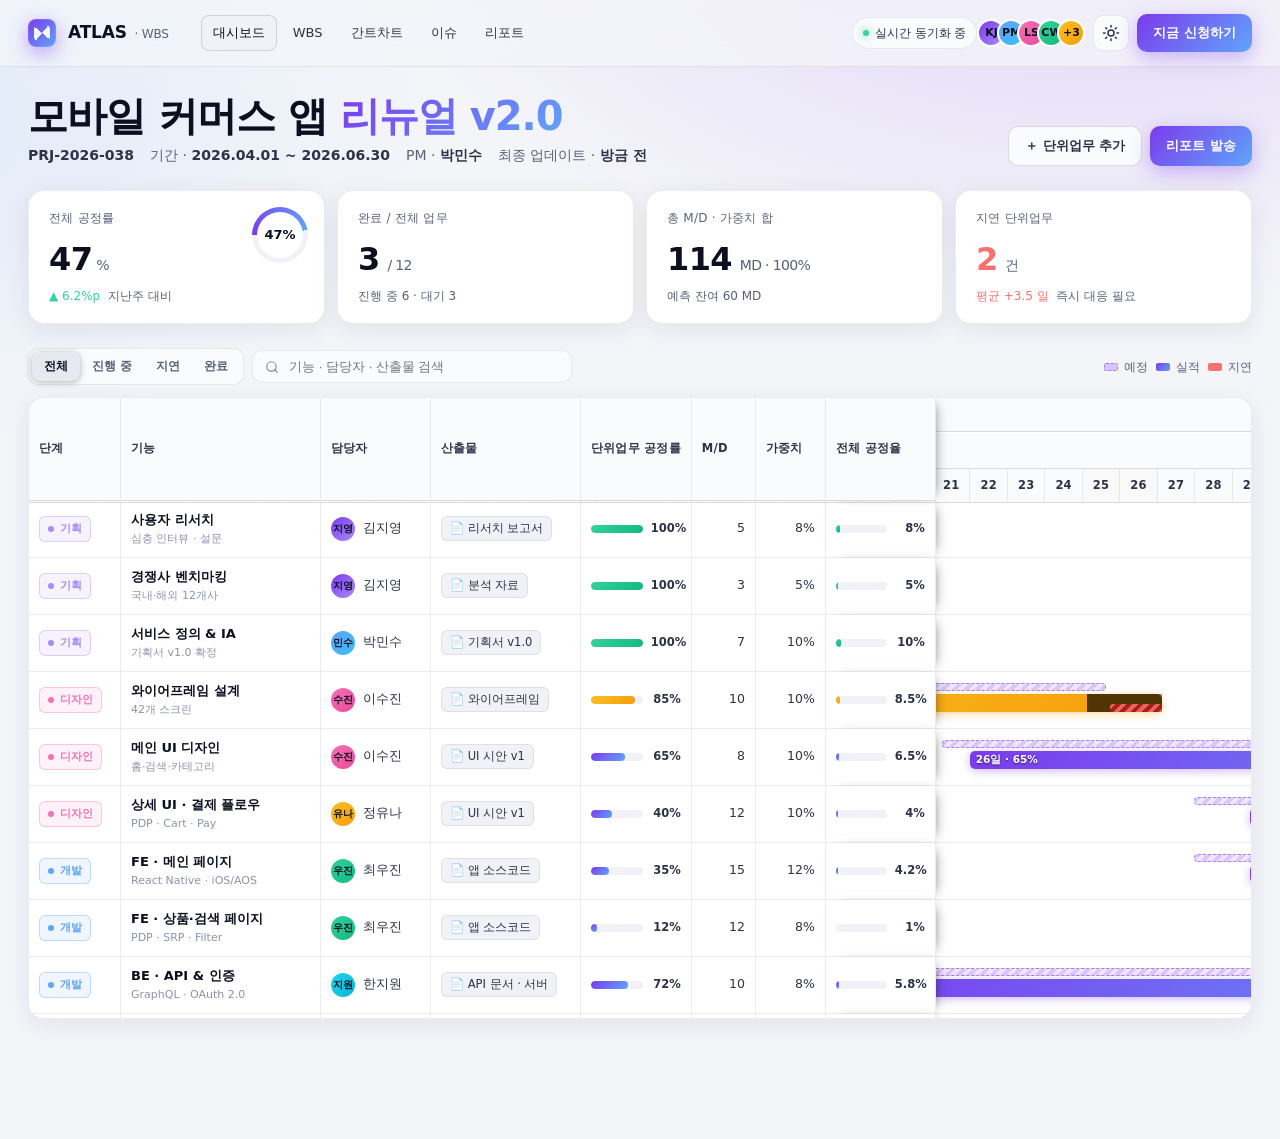
==== commit e5edd3c4: "dfdf" ====
--- a/index.html
+++ b/index.html
@@ -1,572 +1,1407 @@
-<!DOCTYPE html>
+<!doctype html>
 <html lang="ko">
 <head>
-    <meta charset="UTF-8">
-    <meta name="viewport" content="width=device-width, initial-scale=1.0">
-    <title>Vibe Coding - 본업에 집중하세요</title>
-    <meta name="description" content="반복 업무는 AI에게 맡기고 본업에 집중하세요. 바이브 코딩으로 시작하는 업무 자동화.">
-    
-    <style>
-        :root {
-            --primary: #7C3AED;
-            --secondary: #60A5FA;
-            --gradient: linear-gradient(135deg, var(--primary) 0%, var(--secondary) 100%);
-            --bg-dark: #0F172A;
-            --bg-light: #F8FAFC;
-            --text-dark: #F1F5F9;
-            --text-light: #1E293B;
-            --card-bg-dark: #1E293B;
-            --card-bg-light: #FFFFFF;
-            --transition: all 0.3s cubic-bezier(0.4, 0, 0.2, 1);
-            
-            /* Current Theme Variables */
-            --bg: var(--bg-dark);
-            --text: var(--text-dark);
-            --card-bg: var(--card-bg-dark);
-            --border: rgba(255, 255, 255, 0.1);
-        }
-
-        .light-mode {
-            --bg: var(--bg-light);
-            --text: var(--text-light);
-            --card-bg: var(--card-bg-light);
-            --border: rgba(0, 0, 0, 0.1);
-        }
-
-        * {
-            margin: 0;
-            padding: 0;
-            box-sizing: border-box;
-            font-family: -apple-system, BlinkMacSystemFont, "Segoe UI", Roboto, "Helvetica Neue", Arial, sans-serif;
-        }
-
-        body {
-            background-color: var(--bg);
-            color: var(--text);
-            line-height: 1.6;
-            transition: background-color 0.5s ease, color 0.5s ease;
-            overflow-x: hidden;
-        }
-
-        /* Utils */
-        .container {
-            max-width: 1200px;
-            margin: 0 auto;
-            padding: 0 24px;
-        }
-
-        .section-padding {
-            padding: 100px 0;
-        }
-
-        .fade-in {
-            opacity: 0;
-            transform: translateY(30px);
-            transition: opacity 0.8s ease-out, transform 0.8s ease-out;
-        }
-
-        .fade-in.visible {
-            opacity: 1;
-            transform: translateY(0);
-        }
-
-        /* Header & Nav */
-        header {
-            position: fixed;
-            top: 0;
-            width: 100%;
-            z-index: 1000;
-            background: rgba(var(--bg), 0.8);
-            backdrop-filter: blur(12px);
-            border-bottom: 1px solid var(--border);
-        }
-
-        nav {
-            display: flex;
-            justify-content: space-between;
-            align-items: center;
-            height: 70px;
-        }
-
-        .logo {
-            font-size: 1.5rem;
-            font-weight: 800;
-            background: var(--gradient);
-            -webkit-background-clip: text;
-            -webkit-text-fill-color: transparent;
-        }
-
-        .nav-right {
-            display: flex;
-            align-items: center;
-            gap: 20px;
-        }
-
-        #theme-toggle {
-            background: none;
-            border: 1px solid var(--border);
-            color: var(--text);
-            padding: 8px;
-            border-radius: 50%;
-            cursor: pointer;
-            display: flex;
-            align-items: center;
-            justify-content: center;
-            transition: var(--transition);
-        }
-
-        #theme-toggle:hover {
-            background: var(--border);
-        }
-
-        /* Hero Section */
-        .hero {
-            height: 100vh;
-            display: flex;
-            flex-direction: column;
-            justify-content: center;
-            align-items: center;
-            text-align: center;
-            background: radial-gradient(circle at top right, rgba(124, 58, 237, 0.1), transparent),
-                        radial-gradient(circle at bottom left, rgba(96, 165, 250, 0.1), transparent);
-        }
-
-        .hero h1 {
-            font-size: clamp(2.5rem, 8vw, 4.5rem);
-            font-weight: 900;
-            line-height: 1.1;
-            margin-bottom: 24px;
-        }
-
-        .hero h1 span {
-            background: var(--gradient);
-            -webkit-background-clip: text;
-            -webkit-text-fill-color: transparent;
-        }
-
-        .hero p {
-            font-size: clamp(1.1rem, 3vw, 1.5rem);
-            color: var(--text);
-            opacity: 0.8;
-            margin-bottom: 48px;
-            max-width: 600px;
-        }
-
-        .cta-group {
-            display: flex;
-            flex-direction: column;
-            gap: 16px;
-            width: 100%;
-            max-width: 500px;
-        }
-
-        @media (min-width: 768px) {
-            .cta-group {
-                flex-direction: row;
-                background: var(--card-bg);
-                padding: 8px;
-                border-radius: 50px;
-                border: 1px solid var(--border);
-                box-shadow: 0 10px 30px rgba(0,0,0,0.2);
-            }
-        }
-
-        .cta-input {
-            flex: 1;
-            background: transparent;
-            border: none;
-            padding: 16px 24px;
-            color: var(--text);
-            font-size: 1rem;
-            outline: none;
-        }
-
-        .cta-button {
-            background: var(--gradient);
-            color: white;
-            border: none;
-            padding: 16px 32px;
-            border-radius: 50px;
-            font-weight: 700;
-            cursor: pointer;
-            transition: var(--transition);
-            white-space: nowrap;
-        }
-
-        .cta-button:hover {
-            transform: scale(1.05);
-            box-shadow: 0 0 20px rgba(124, 58, 237, 0.4);
-        }
-
-        /* Target Section */
-        .section-title {
-            text-align: center;
-            font-size: 2.5rem;
-            margin-bottom: 60px;
-        }
-
-        .grid-3 {
-            display: grid;
-            grid-template-columns: repeat(auto-fit, minmax(300px, 1fr));
-            gap: 30px;
-        }
-
-        .card {
-            background: var(--card-bg);
-            padding: 40px;
-            border-radius: 24px;
-            border: 1px solid var(--border);
-            transition: var(--transition);
-            height: 100%;
-        }
-
-        .card:hover {
-            transform: translateY(-10px);
-            border-color: var(--primary);
-            box-shadow: 0 20px 40px rgba(0,0,0,0.2);
-        }
-
-        .card h3 {
-            font-size: 1.5rem;
-            margin-bottom: 16px;
-            color: var(--secondary);
-        }
-
-        /* Results Section */
-        .results-grid {
-            display: grid;
-            grid-template-columns: repeat(auto-fit, minmax(280px, 1fr));
-            gap: 20px;
-        }
-
-        .result-item {
-            position: relative;
-            aspect-ratio: 16/10;
-            border-radius: 16px;
-            overflow: hidden;
-            background: var(--card-bg);
-            border: 1px solid var(--border);
-        }
-
-        .result-overlay {
-            position: absolute;
-            bottom: 0;
-            left: 0;
-            right: 0;
-            padding: 24px;
-            background: linear-gradient(transparent, rgba(0,0,0,0.8));
-            color: white;
-        }
-
-        /* Curriculum Timeline */
-        .timeline {
-            position: relative;
-            max-width: 800px;
-            margin: 0 auto;
-        }
-
-        .step-card {
-            background: var(--card-bg);
-            padding: 30px;
-            border-radius: 20px;
-            margin-bottom: 24px;
-            border-left: 4px solid var(--primary);
-            transition: var(--transition);
-        }
-
-        .step-card:hover {
-            transform: translateX(10px);
-        }
-
-        .step-num {
-            font-weight: 900;
-            color: var(--primary);
-            font-size: 0.9rem;
-            text-transform: uppercase;
-            letter-spacing: 2px;
-            margin-bottom: 8px;
-            display: block;
-        }
-
-        /* FAQ */
-        .faq-item {
-            border-bottom: 1px solid var(--border);
-            margin-bottom: 8px;
-        }
-
-        .faq-trigger {
-            width: 100%;
-            padding: 24px 0;
-            background: none;
-            border: none;
-            color: var(--text);
-            text-align: left;
-            font-size: 1.1rem;
-            font-weight: 600;
-            cursor: pointer;
-            display: flex;
-            justify-content: space-between;
-            align-items: center;
-        }
-
-        .faq-content {
-            max-height: 0;
-            overflow: hidden;
-            transition: max-height 0.3s ease-out;
-            color: var(--text);
-            opacity: 0.7;
-        }
-
-        .faq-item.active .faq-content {
-            max-height: 200px;
-            padding-bottom: 24px;
-        }
-
-        /* Sticky Mobile CTA */
-        .mobile-cta {
-            position: fixed;
-            bottom: 20px;
-            left: 20px;
-            right: 20px;
-            z-index: 999;
-            display: none;
-        }
-
-        @media (max-width: 768px) {
-            .mobile-cta {
-                display: block;
-            }
-            .section-padding {
-                padding: 60px 0;
-            }
-        }
-
-        /* Footer */
-        footer {
-            padding: 80px 0 40px;
-            border-top: 1px solid var(--border);
-            text-align: center;
-        }
-
-        .footer-links {
-            display: flex;
-            justify-content: center;
-            gap: 30px;
-            margin-bottom: 30px;
-        }
-
-        .footer-links a {
-            color: var(--text);
-            text-decoration: none;
-            opacity: 0.6;
-            transition: var(--transition);
-        }
-
-        .footer-links a:hover {
-            opacity: 1;
-            color: var(--primary);
-        }
-
-        .copyright {
-            opacity: 0.4;
-            font-size: 0.8rem;
-        }
-
-        /* Animations */
-        @keyframes glow {
-            0% { box-shadow: 0 0 5px rgba(124, 58, 237, 0.2); }
-            50% { box-shadow: 0 0 20px rgba(124, 58, 237, 0.4); }
-            100% { box-shadow: 0 0 5px rgba(124, 58, 237, 0.2); }
-        }
-    </style>
+<meta charset="utf-8" />
+<meta name="viewport" content="width=device-width, initial-scale=1, viewport-fit=cover" />
+<title>Atlas WBS · 프로젝트 공정 관리</title>
+<style>
+  :root {
+    /* dark (default) */
+    --bg-0: #07070C;
+    --bg-1: #0E0E16;
+    --bg-2: #14141E;
+    --bg-3: #1B1B28;
+    --bg-4: #232334;
+    --border: rgba(255,255,255,.07);
+    --border-strong: rgba(255,255,255,.12);
+    --text-0: #FAFAFC;
+    --text-1: #C8C9D4;
+    --text-2: #8488A0;
+    --text-3: #565A72;
+    --accent-1: #7C3AED;
+    --accent-2: #60A5FA;
+    --grad: linear-gradient(135deg, #7C3AED 0%, #60A5FA 100%);
+    --grad-soft: linear-gradient(135deg, rgba(124,58,237,.18), rgba(96,165,250,.18));
+    --ok: #34D399;
+    --warn: #FBBF24;
+    --danger: #F87171;
+    --info: #38BDF8;
+    --shadow-glow: 0 0 0 1px rgba(124,58,237,.35), 0 8px 32px rgba(124,58,237,.35), 0 4px 18px rgba(96,165,250,.25);
+    --shadow-card: 0 1px 0 rgba(255,255,255,.04) inset, 0 12px 32px rgba(0,0,0,.45);
+    --radius-sm: 6px;
+    --radius: 10px;
+    --radius-lg: 16px;
+    --font-sans: "Pretendard", -apple-system, BlinkMacSystemFont, "SF Pro Text", "Helvetica Neue", "Apple SD Gothic Neo", "Noto Sans KR", system-ui, sans-serif;
+    --font-mono: "JetBrains Mono", ui-monospace, SFMono-Regular, Menlo, monospace;
+    --fs-12: 12px;
+    --fs-13: 13px;
+    --fs-14: 14px;
+    --fs-16: 16px;
+    --fs-20: 20px;
+    --fs-28: 28px;
+    --fs-40: 40px;
+    --day-w: 28px;
+    --row-h: 56px;
+  }
+  [data-theme="light"] {
+    --bg-0: #F4F5F9;
+    --bg-1: #FFFFFF;
+    --bg-2: #FAFBFD;
+    --bg-3: #F1F2F7;
+    --bg-4: #E7E9F0;
+    --border: rgba(15,23,42,.08);
+    --border-strong: rgba(15,23,42,.14);
+    --text-0: #0B0F1F;
+    --text-1: #2D3247;
+    --text-2: #5A6079;
+    --text-3: #8C92AB;
+    --grad-soft: linear-gradient(135deg, rgba(124,58,237,.10), rgba(96,165,250,.10));
+    --shadow-card: 0 1px 0 rgba(255,255,255,.6) inset, 0 6px 24px rgba(20,28,60,.08);
+  }
+
+  *, *::before, *::after { box-sizing: border-box; }
+  html, body { margin: 0; padding: 0; }
+  html { color-scheme: dark; }
+  [data-theme="light"] html, html:has(body[data-theme="light"]) { color-scheme: light; }
+
+  body {
+    background:
+      radial-gradient(1200px 700px at 85% -10%, rgba(124,58,237,.18), transparent 60%),
+      radial-gradient(1000px 600px at -10% 10%, rgba(96,165,250,.14), transparent 55%),
+      var(--bg-0);
+    color: var(--text-0);
+    font-family: var(--font-sans);
+    font-size: var(--fs-14);
+    line-height: 1.5;
+    -webkit-font-smoothing: antialiased;
+    text-rendering: optimizeLegibility;
+    min-height: 100vh;
+    padding-bottom: env(safe-area-inset-bottom);
+  }
+  [data-theme="light"] body {
+    background:
+      radial-gradient(900px 500px at 90% -10%, rgba(124,58,237,.10), transparent 60%),
+      radial-gradient(900px 500px at -10% 5%, rgba(96,165,250,.10), transparent 60%),
+      var(--bg-0);
+  }
+
+  a { color: inherit; text-decoration: none; }
+  button { font-family: inherit; }
+
+  /* ── Top header ───────────────────────────────────────────── */
+  .top {
+    position: sticky;
+    top: 0;
+    z-index: 50;
+    backdrop-filter: saturate(180%) blur(20px);
+    -webkit-backdrop-filter: saturate(180%) blur(20px);
+    background: color-mix(in oklab, var(--bg-0) 72%, transparent);
+    border-bottom: 1px solid var(--border);
+  }
+  .top-inner {
+    display: flex;
+    align-items: center;
+    gap: 24px;
+    padding: 14px 28px;
+    max-width: 1680px;
+    margin: 0 auto;
+  }
+  .brand {
+    display: flex;
+    align-items: center;
+    gap: 12px;
+    font-weight: 700;
+    letter-spacing: -0.01em;
+    font-size: 17px;
+  }
+  .brand-mark {
+    width: 28px; height: 28px;
+    border-radius: 8px;
+    background: var(--grad);
+    box-shadow: 0 0 0 1px rgba(255,255,255,.1) inset, 0 6px 20px rgba(124,58,237,.45);
+    position: relative;
+    overflow: hidden;
+  }
+  .brand-mark::after {
+    content: "";
+    position: absolute; inset: 6px;
+    background: var(--bg-0);
+    mask: conic-gradient(from 220deg, #000 0 25%, transparent 25% 50%, #000 50% 75%, transparent 75% 100%);
+    border-radius: 4px;
+  }
+  .brand-sub { color: var(--text-2); font-weight: 500; font-size: 12px; margin-left: 4px; }
+
+  .nav {
+    display: flex;
+    gap: 4px;
+    margin-left: 8px;
+  }
+  .nav a {
+    padding: 8px 12px;
+    color: var(--text-1);
+    font-size: 13px;
+    border-radius: 8px;
+    font-weight: 500;
+  }
+  .nav a:hover { background: var(--bg-3); color: var(--text-0); }
+  .nav a.active {
+    color: var(--text-0);
+    background: var(--bg-3);
+    box-shadow: 0 0 0 1px var(--border-strong) inset;
+  }
+
+  .top-right {
+    margin-left: auto;
+    display: flex;
+    align-items: center;
+    gap: 8px;
+  }
+  .pill {
+    display: inline-flex;
+    align-items: center;
+    gap: 6px;
+    padding: 6px 10px;
+    border-radius: 999px;
+    background: var(--bg-2);
+    border: 1px solid var(--border);
+    color: var(--text-1);
+    font-size: 12px;
+    font-weight: 500;
+  }
+  .dot { width: 6px; height: 6px; border-radius: 999px; background: var(--ok); box-shadow: 0 0 8px var(--ok); }
+
+  .icon-btn {
+    width: 36px; height: 36px;
+    display: inline-flex; align-items: center; justify-content: center;
+    background: var(--bg-2);
+    border: 1px solid var(--border);
+    color: var(--text-1);
+    border-radius: 10px;
+    cursor: pointer;
+    transition: transform .15s ease, box-shadow .2s ease, background .2s ease;
+  }
+  .icon-btn:hover { color: var(--text-0); background: var(--bg-3); }
+  .icon-btn:active { transform: scale(.95); }
+
+  .avatar-stack { display: flex; align-items: center; }
+  .avatar-stack .av { margin-left: -8px; }
+  .av {
+    width: 28px; height: 28px; border-radius: 999px;
+    background: var(--bg-4);
+    color: var(--text-0);
+    font-size: 11px;
+    font-weight: 600;
+    display: inline-flex; align-items: center; justify-content: center;
+    border: 2px solid var(--bg-1);
+    flex: none;
+  }
+  .av-1 { background: linear-gradient(135deg,#7C3AED,#A78BFA); }
+  .av-2 { background: linear-gradient(135deg,#60A5FA,#38BDF8); }
+  .av-3 { background: linear-gradient(135deg,#F472B6,#EC4899); }
+  .av-4 { background: linear-gradient(135deg,#34D399,#10B981); }
+  .av-5 { background: linear-gradient(135deg,#FBBF24,#F59E0B); }
+  .av-6 { background: linear-gradient(135deg,#22D3EE,#06B6D4); }
+
+  .cta {
+    appearance: none;
+    border: none;
+    padding: 10px 16px;
+    border-radius: 10px;
+    background: var(--grad);
+    color: white;
+    font-weight: 600;
+    font-size: 13px;
+    cursor: pointer;
+    transition: transform .15s ease, box-shadow .25s ease, filter .2s ease;
+    box-shadow: 0 6px 20px rgba(124,58,237,.35);
+  }
+  .cta:hover { box-shadow: var(--shadow-glow); transform: translateY(-1px); filter: brightness(1.05); }
+  .cta:active { transform: translateY(0); }
+
+  .hamburger { display: none; }
+
+  /* ── Page wrapper ─────────────────────────────────────────── */
+  main {
+    max-width: 1680px;
+    margin: 0 auto;
+    padding: 28px 28px 120px;
+  }
+
+  /* ── Project header ───────────────────────────────────────── */
+  .proj {
+    display: flex; align-items: flex-end; justify-content: space-between;
+    gap: 24px; flex-wrap: wrap;
+    margin-bottom: 24px;
+  }
+  .proj-title {
+    font-size: clamp(28px, 4vw, 40px);
+    line-height: 1.05;
+    letter-spacing: -0.025em;
+    font-weight: 800;
+    margin: 0;
+  }
+  .proj-title .grad {
+    background: var(--grad);
+    -webkit-background-clip: text;
+    background-clip: text;
+    color: transparent;
+  }
+  .proj-meta {
+    margin-top: 8px;
+    color: var(--text-2);
+    font-size: 14px;
+    display: flex; gap: 16px; flex-wrap: wrap;
+  }
+  .proj-meta b { color: var(--text-1); font-weight: 600; }
+
+  .proj-actions { display: flex; gap: 8px; }
+
+  /* ── KPI cards ────────────────────────────────────────────── */
+  .kpis {
+    display: grid;
+    grid-template-columns: repeat(4, 1fr);
+    gap: 12px;
+    margin-bottom: 24px;
+  }
+  .kpi {
+    background: var(--bg-1);
+    border: 1px solid var(--border);
+    border-radius: var(--radius-lg);
+    padding: 18px 20px;
+    position: relative;
+    overflow: hidden;
+    box-shadow: var(--shadow-card);
+    transition: transform .25s ease, border-color .2s ease;
+  }
+  .kpi:hover { transform: translateY(-2px); border-color: var(--border-strong); }
+  .kpi::before {
+    content: "";
+    position: absolute; inset: 0;
+    background: var(--grad-soft);
+    opacity: 0;
+    transition: opacity .3s ease;
+    pointer-events: none;
+  }
+  .kpi:hover::before { opacity: 1; }
+  .kpi-label {
+    color: var(--text-2);
+    font-size: 12px;
+    font-weight: 500;
+    letter-spacing: 0.02em;
+    text-transform: uppercase;
+    display: flex; align-items: center; gap: 8px;
+  }
+  .kpi-value {
+    font-size: 32px;
+    font-weight: 700;
+    letter-spacing: -0.02em;
+    margin-top: 8px;
+    font-variant-numeric: tabular-nums;
+  }
+  .kpi-value .sub { font-size: 14px; color: var(--text-2); font-weight: 500; margin-left: 4px; }
+  .kpi-delta {
+    margin-top: 4px;
+    font-size: 12px;
+    color: var(--text-2);
+  }
+  .kpi-delta .up { color: var(--ok); }
+  .kpi-delta .down { color: var(--danger); }
+
+  .ring {
+    --p: 60;
+    width: 56px; height: 56px;
+    border-radius: 999px;
+    background:
+      conic-gradient(from -90deg, #7C3AED 0%, #60A5FA calc(var(--p) * 1%), var(--bg-3) calc(var(--p) * 1%));
+    position: absolute; top: 16px; right: 16px;
+    display: grid; place-items: center;
+  }
+  .ring::after {
+    content: "";
+    position: absolute; inset: 5px;
+    background: var(--bg-1);
+    border-radius: 999px;
+  }
+  .ring span {
+    position: relative;
+    z-index: 1;
+    font-size: 13px;
+    font-weight: 700;
+    font-variant-numeric: tabular-nums;
+  }
+
+  /* ── Toolbar ──────────────────────────────────────────────── */
+  .toolbar {
+    display: flex; align-items: center; gap: 8px;
+    margin-bottom: 12px;
+    flex-wrap: wrap;
+  }
+  .seg {
+    display: inline-flex;
+    background: var(--bg-2);
+    border: 1px solid var(--border);
+    border-radius: 10px;
+    padding: 3px;
+  }
+  .seg button {
+    appearance: none; border: none; background: transparent;
+    color: var(--text-2);
+    padding: 6px 12px;
+    font-size: 12px;
+    font-weight: 600;
+    border-radius: 8px;
+    cursor: pointer;
+  }
+  .seg button.on {
+    background: var(--bg-4);
+    color: var(--text-0);
+    box-shadow: 0 1px 0 rgba(255,255,255,.05) inset, 0 1px 6px rgba(0,0,0,.3);
+  }
+  .search {
+    flex: 1;
+    min-width: 200px;
+    max-width: 320px;
+    background: var(--bg-2);
+    border: 1px solid var(--border);
+    border-radius: 10px;
+    padding: 8px 12px 8px 36px;
+    color: var(--text-0);
+    font-size: 13px;
+    background-image: url("data:image/svg+xml;utf8,<svg xmlns='http://www.w3.org/2000/svg' width='14' height='14' viewBox='0 0 24 24' fill='none' stroke='%238488A0' stroke-width='2' stroke-linecap='round' stroke-linejoin='round'><circle cx='11' cy='11' r='8'/><line x1='21' y1='21' x2='16.65' y2='16.65'/></svg>");
+    background-repeat: no-repeat;
+    background-position: 12px center;
+    outline: none;
+  }
+  .search:focus { border-color: var(--accent-2); box-shadow: 0 0 0 3px rgba(96,165,250,.18); }
+  .toolbar-right { margin-left: auto; display: flex; align-items: center; gap: 8px; color: var(--text-2); font-size: 12px; }
+  .legend { display: inline-flex; align-items: center; gap: 6px; }
+  .legend i {
+    display: inline-block; width: 14px; height: 8px; border-radius: 2px;
+  }
+  .legend i.planned { background: rgba(124,58,237,.25); border: 1px dashed rgba(124,58,237,.55); }
+  .legend i.actual { background: var(--grad); }
+  .legend i.delay { background: var(--danger); }
+
+  /* ── WBS table ────────────────────────────────────────────── */
+  .wbs-card {
+    background: var(--bg-1);
+    border: 1px solid var(--border);
+    border-radius: var(--radius-lg);
+    overflow: hidden;
+    box-shadow: var(--shadow-card);
+  }
+  .wbs-scroll {
+    overflow: auto;
+    max-height: calc(100vh - 280px);
+    min-height: 520px;
+    scrollbar-color: var(--bg-4) transparent;
+    scrollbar-width: thin;
+  }
+  .wbs-scroll::-webkit-scrollbar { width: 12px; height: 12px; }
+  .wbs-scroll::-webkit-scrollbar-track { background: transparent; }
+  .wbs-scroll::-webkit-scrollbar-thumb {
+    background: var(--bg-4); border-radius: 999px;
+    border: 3px solid var(--bg-1);
+  }
+
+  table.wbs {
+    border-collapse: separate;
+    border-spacing: 0;
+    font-size: 12.5px;
+    color: var(--text-1);
+    table-layout: fixed;
+    width: max-content;
+  }
+
+  /* sticky header */
+  table.wbs thead th {
+    position: sticky;
+    background: var(--bg-2);
+    z-index: 4;
+    font-weight: 600;
+    color: var(--text-1);
+    border-right: 1px solid var(--border);
+    border-bottom: 1px solid var(--border-strong);
+    padding: 8px 10px;
+    text-align: left;
+    white-space: nowrap;
+    font-size: 11.5px;
+    letter-spacing: 0.02em;
+    text-transform: uppercase;
+  }
+  table.wbs thead tr:nth-child(1) th { top: 0; }
+  table.wbs thead tr:nth-child(2) th { top: 36px; }
+  table.wbs thead tr:nth-child(3) th { top: 70px; }
+
+  /* col widths */
+  col.c-phase { width: 92px; }
+  col.c-act-sub { width: 38px; }
+  col.c-feature { width: 200px; }
+  col.c-owner { width: 110px; }
+  col.c-out { width: 150px; }
+  col.c-unit { width: 110px; }
+  col.c-md { width: 64px; }
+  col.c-weight { width: 70px; }
+  col.c-overall { width: 110px; }
+  col.c-date { width: 92px; }
+  col.c-delay { width: 64px; }
+  col.c-day { width: var(--day-w); }
+
+  /* sticky columns */
+  table.wbs th.sticky-l, table.wbs td.sticky-l {
+    position: sticky;
+    background: var(--bg-1);
+    z-index: 3;
+  }
+  table.wbs thead th.sticky-l {
+    background: var(--bg-2);
+    z-index: 6;
+  }
+  /* sticky col offsets (computed by JS via inline style); we set first col fallback */
+  table.wbs .sticky-shadow {
+    box-shadow: 6px 0 12px -8px rgba(0,0,0,.6);
+  }
+
+  /* body cells */
+  table.wbs tbody td {
+    padding: 0 10px;
+    height: var(--row-h);
+    vertical-align: middle;
+    border-right: 1px solid var(--border);
+    border-bottom: 1px solid var(--border);
+    background: var(--bg-1);
+    white-space: nowrap;
+    overflow: hidden;
+    text-overflow: ellipsis;
+  }
+  table.wbs tbody tr:hover td {
+    background: var(--bg-2);
+  }
+  table.wbs tbody tr:hover td.sticky-l {
+    background: var(--bg-2);
+  }
+
+  .phase-tag {
+    display: inline-flex;
+    align-items: center;
+    gap: 6px;
+    padding: 4px 8px;
+    border-radius: 6px;
+    font-size: 11px;
+    font-weight: 600;
+    letter-spacing: 0.01em;
+    border: 1px solid;
+  }
+  .phase-tag::before {
+    content: ""; width: 6px; height: 6px; border-radius: 999px;
+    background: currentColor;
+  }
+  .phase-plan { color: #A78BFA; border-color: rgba(167,139,250,.35); background: rgba(167,139,250,.10); }
+  .phase-design { color: #F472B6; border-color: rgba(244,114,182,.35); background: rgba(244,114,182,.10); }
+  .phase-dev { color: #60A5FA; border-color: rgba(96,165,250,.35); background: rgba(96,165,250,.10); }
+  .phase-test { color: #FBBF24; border-color: rgba(251,191,36,.35); background: rgba(251,191,36,.10); }
+  .phase-deploy { color: #34D399; border-color: rgba(52,211,153,.35); background: rgba(52,211,153,.10); }
+
+  .sub-tag {
+    display: inline-grid; place-items: center;
+    width: 22px; height: 22px;
+    border-radius: 6px;
+    background: var(--bg-3);
+    border: 1px solid var(--border);
+    font-family: var(--font-mono);
+    font-size: 10.5px;
+    color: var(--text-1);
+    font-weight: 600;
+  }
+  .sub-tag.on {
+    background: var(--grad);
+    color: white;
+    border-color: transparent;
+    box-shadow: 0 4px 12px rgba(124,58,237,.35);
+  }
+  .feature-cell { font-weight: 600; color: var(--text-0); font-size: 13px; }
+  .feature-cell small { display: block; color: var(--text-3); font-weight: 500; font-size: 11px; margin-top: 1px; }
+
+  .owner { display: inline-flex; align-items: center; gap: 8px; }
+  .owner .av { width: 24px; height: 24px; border: none; font-size: 10px; }
+
+  .out-pill {
+    display: inline-flex; align-items: center; gap: 6px;
+    padding: 3px 8px;
+    border-radius: 6px;
+    background: var(--bg-3);
+    color: var(--text-1);
+    font-size: 11.5px;
+    border: 1px solid var(--border);
+  }
+
+  .progress {
+    --p: 0;
+    position: relative;
+    height: 8px;
+    width: 100%;
+    background: var(--bg-3);
+    border-radius: 999px;
+    overflow: hidden;
+  }
+  .progress::after {
+    content: "";
+    position: absolute; left: 0; top: 0; bottom: 0;
+    width: calc(var(--p) * 1%);
+    background: var(--grad);
+    border-radius: 999px;
+    transition: width .6s cubic-bezier(.22,.61,.36,1);
+  }
+  .progress.warn::after { background: linear-gradient(135deg, #FBBF24, #F59E0B); }
+  .progress.danger::after { background: linear-gradient(135deg, #F87171, #EF4444); }
+  .progress.done::after { background: linear-gradient(135deg, #34D399, #10B981); }
+
+  .progress-wrap { display: flex; align-items: center; gap: 8px; }
+  .progress-wrap span {
+    font-variant-numeric: tabular-nums;
+    font-size: 11.5px;
+    color: var(--text-1);
+    font-weight: 600;
+    min-width: 30px;
+    text-align: right;
+  }
+
+  td.num { text-align: right; font-variant-numeric: tabular-nums; color: var(--text-1); }
+  td.date { font-variant-numeric: tabular-nums; color: var(--text-2); font-size: 11.5px; }
+  td.delay { text-align: center; font-weight: 600; font-variant-numeric: tabular-nums; }
+  .delay-tag {
+    display: inline-block;
+    padding: 2px 8px;
+    border-radius: 999px;
+    font-size: 11px;
+    font-weight: 600;
+  }
+  .delay-tag.bad { background: rgba(248,113,113,.15); color: var(--danger); border: 1px solid rgba(248,113,113,.3); }
+  .delay-tag.ok { background: rgba(52,211,153,.15); color: var(--ok); border: 1px solid rgba(52,211,153,.3); }
+  .delay-tag.zero { color: var(--text-3); }
+
+  /* Timeline cell + bars */
+  td.timeline {
+    padding: 0;
+    position: relative;
+    background-image:
+      linear-gradient(to right, var(--border) 1px, transparent 1px);
+    background-size: var(--day-w) 100%;
+    background-position: -1px 0;
+    background-color: var(--bg-1);
+  }
+  tbody tr:hover td.timeline {
+    background-color: var(--bg-2);
+  }
+
+  .bars { position: relative; height: var(--row-h); }
+  .bar {
+    position: absolute;
+    top: 50%;
+    transform: translateY(-50%);
+    height: 18px;
+    border-radius: 5px;
+    pointer-events: auto;
+    cursor: pointer;
+    transition: transform .15s ease, box-shadow .15s ease;
+  }
+  .bar:hover { transform: translateY(-50%) translateY(-1px); box-shadow: 0 6px 16px rgba(0,0,0,.4); z-index: 2; }
+
+  .bar.planned {
+    height: 8px;
+    top: calc(50% - 13px);
+    background: repeating-linear-gradient(
+      135deg,
+      rgba(124,58,237,.28) 0 4px,
+      rgba(124,58,237,.12) 4px 8px
+    );
+    border: 1px dashed rgba(124,58,237,.55);
+    border-radius: 4px;
+  }
+  .bar.actual {
+    background: var(--grad);
+    box-shadow: 0 2px 10px rgba(124,58,237,.35);
+    overflow: hidden;
+    display: flex; align-items: center;
+    color: white;
+    font-size: 10.5px;
+    font-weight: 600;
+    padding: 0 6px;
+    top: calc(50% + 3px);
+  }
+  .bar.actual::after {
+    content: "";
+    position: absolute; right: 0; top: 0; bottom: 0;
+    width: calc((100% - var(--p) * 1%));
+    background: rgba(0,0,0,.45);
+    backdrop-filter: brightness(.6);
+  }
+  .bar.actual .label {
+    position: relative; z-index: 1;
+    text-shadow: 0 1px 2px rgba(0,0,0,.5);
+    mix-blend-mode: normal;
+  }
+  .bar.actual.warn { background: linear-gradient(135deg, #FBBF24, #F59E0B); box-shadow: 0 2px 10px rgba(245,158,11,.4); }
+  .bar.actual.danger { background: linear-gradient(135deg, #F87171, #EF4444); box-shadow: 0 2px 10px rgba(239,68,68,.4); }
+  .bar.actual.done { background: linear-gradient(135deg, #34D399, #10B981); box-shadow: 0 2px 10px rgba(16,185,129,.35); }
+
+  .bar.delay-tail {
+    height: 8px;
+    top: calc(50% + 8px);
+    background: repeating-linear-gradient(135deg, #F87171 0 4px, #B91C1C 4px 8px);
+    border-radius: 3px;
+    opacity: .85;
+  }
+
+  /* today line */
+  .today-line {
+    position: absolute;
+    top: 0; bottom: 0;
+    width: 2px;
+    background: linear-gradient(180deg, transparent, var(--accent-2), transparent);
+    z-index: 5;
+    pointer-events: none;
+  }
+  .today-line::before {
+    content: "TODAY";
+    position: absolute;
+    top: -22px;
+    left: 50%;
+    transform: translateX(-50%);
+    background: var(--accent-2);
+    color: #07070C;
+    font-size: 9px;
+    font-weight: 700;
+    padding: 2px 6px;
+    border-radius: 4px;
+    letter-spacing: 0.05em;
+  }
+
+  /* month-end heavier line */
+  th.month-end, td.month-end { border-right: 1px solid var(--border-strong); }
+  th.weekend, td.weekend { background-color: color-mix(in oklab, var(--bg-2) 70%, transparent); }
+  [data-theme="light"] th.weekend, [data-theme="light"] td.weekend { background-color: rgba(15,23,42,.025); }
+
+  th.day { text-align: center; font-weight: 500; color: var(--text-2); padding: 6px 0; font-size: 10.5px; text-transform: none; letter-spacing: 0; }
+  th.day.today { color: var(--accent-2); font-weight: 700; }
+  th.month { text-align: center; color: var(--text-1); padding: 6px 8px; font-size: 11px; text-transform: none; }
+  th.month .y { color: var(--text-3); font-weight: 500; margin-right: 4px; }
+
+  /* ── Mobile bottom CTA ───────────────────────────────────── */
+  .bottom-cta {
+    display: none;
+    position: fixed;
+    bottom: 16px;
+    left: 16px;
+    right: 16px;
+    z-index: 60;
+    padding: 14px 18px;
+    border: none;
+    border-radius: 14px;
+    background: var(--grad);
+    color: white;
+    font-size: 15px;
+    font-weight: 700;
+    letter-spacing: -0.005em;
+    cursor: pointer;
+    box-shadow: 0 16px 40px rgba(124,58,237,.45), 0 0 0 1px rgba(255,255,255,.08) inset;
+    align-items: center;
+    justify-content: center;
+    gap: 8px;
+  }
+  .bottom-cta:active { transform: scale(.98); }
+
+  /* ── Mobile menu sheet ───────────────────────────────────── */
+  .sheet-back {
+    position: fixed; inset: 0;
+    background: rgba(0,0,0,.5);
+    backdrop-filter: blur(4px);
+    z-index: 70;
+    opacity: 0;
+    pointer-events: none;
+    transition: opacity .2s ease;
+  }
+  .sheet {
+    position: fixed;
+    top: 0; right: 0; bottom: 0;
+    width: min(320px, 86vw);
+    background: var(--bg-1);
+    border-left: 1px solid var(--border);
+    z-index: 80;
+    transform: translateX(100%);
+    transition: transform .3s cubic-bezier(.22,.61,.36,1);
+    display: flex; flex-direction: column;
+    padding: 18px;
+  }
+  body.menu-open .sheet { transform: translateX(0); }
+  body.menu-open .sheet-back { opacity: 1; pointer-events: auto; }
+  .sheet h3 { margin: 8px 0 12px; font-size: 12px; color: var(--text-3); font-weight: 600; letter-spacing: 0.05em; text-transform: uppercase; }
+  .sheet a {
+    display: block;
+    padding: 14px 12px;
+    border-radius: 10px;
+    font-size: 15px;
+    color: var(--text-0);
+    font-weight: 600;
+  }
+  .sheet a:hover { background: var(--bg-3); }
+  .sheet-close { align-self: flex-end; }
+
+  /* ── Apply modal ─────────────────────────────────────────── */
+  .modal-back {
+    position: fixed; inset: 0;
+    background: rgba(0,0,0,.55);
+    backdrop-filter: blur(6px);
+    z-index: 100;
+    display: none;
+    align-items: center; justify-content: center;
+    padding: 16px;
+  }
+  .modal-back.open { display: flex; }
+  .modal {
+    background: var(--bg-1);
+    border: 1px solid var(--border-strong);
+    border-radius: 18px;
+    width: 100%;
+    max-width: 480px;
+    padding: 28px;
+    box-shadow: 0 30px 80px rgba(0,0,0,.6);
+    animation: pop .25s cubic-bezier(.22,1.4,.55,1);
+  }
+  @keyframes pop {
+    from { transform: scale(.95) translateY(8px); opacity: 0; }
+    to { transform: scale(1) translateY(0); opacity: 1; }
+  }
+  .modal h2 { margin: 0 0 6px; font-size: 22px; letter-spacing: -0.02em; }
+  .modal p { margin: 0 0 18px; color: var(--text-2); font-size: 14px; }
+  .field { display: block; margin-bottom: 12px; }
+  .field label { display: block; font-size: 12px; color: var(--text-2); margin-bottom: 6px; font-weight: 600; }
+  .field input, .field textarea, .field select {
+    width: 100%;
+    background: var(--bg-2);
+    border: 1px solid var(--border);
+    color: var(--text-0);
+    padding: 10px 12px;
+    border-radius: 10px;
+    font-size: 14px;
+    font-family: inherit;
+    outline: none;
+    transition: border-color .15s ease, box-shadow .15s ease;
+  }
+  .field input:focus, .field textarea:focus, .field select:focus {
+    border-color: var(--accent-2);
+    box-shadow: 0 0 0 3px rgba(96,165,250,.18);
+  }
+  .field textarea { min-height: 88px; resize: vertical; }
+  .modal-actions { display: flex; gap: 8px; justify-content: flex-end; margin-top: 8px; }
+  .btn-secondary {
+    appearance: none; border: 1px solid var(--border-strong);
+    background: var(--bg-2); color: var(--text-1);
+    padding: 10px 16px; border-radius: 10px;
+    font-weight: 600; font-size: 13px; cursor: pointer;
+  }
+  .btn-secondary:hover { background: var(--bg-3); }
+
+  /* ── Fade-in ─────────────────────────────────────────────── */
+  .reveal {
+    opacity: 0;
+    transform: translateY(12px);
+    transition: opacity .6s cubic-bezier(.22,.61,.36,1), transform .6s cubic-bezier(.22,.61,.36,1);
+  }
+  .reveal.in {
+    opacity: 1;
+    transform: none;
+  }
+
+  /* ── Responsive ──────────────────────────────────────────── */
+  @media (max-width: 1024px) {
+    .nav { display: none; }
+  }
+  @media (max-width: 768px) {
+    main { padding: 18px 14px 120px; }
+    .top-inner { padding: 12px 14px; gap: 12px; }
+    .brand-sub { display: none; }
+    .top-right .cta, .top-right .pill { display: none; }
+    .hamburger { display: inline-flex; }
+    .bottom-cta { display: inline-flex; }
+    .kpis { grid-template-columns: repeat(2, 1fr); }
+    .kpi-value { font-size: 26px; }
+    .proj-title { font-size: 28px; }
+    .proj-actions .cta { display: none; }
+    .wbs-scroll { max-height: calc(100vh - 320px); }
+    .toolbar-right { display: none; }
+  }
+</style>
 </head>
-<body>
-
-    <header role="banner">
-        <nav class="container" aria-label="Main Navigation">
-            <div class="logo">EDU</div>
-            <div class="nav-right">
-                <button id="theme-toggle" aria-label="Toggle Dark/Light Mode">
-                    <svg class="sun" width="20" height="20" viewBox="0 0 24 24" fill="none" stroke="currentColor" stroke-width="2"><circle cx="12" cy="12" r="5"/><line x1="12" y1="1" x2="12" y2="3"/><line x1="12" y1="21" x2="12" y2="23"/><line x1="4.22" y1="4.22" x2="5.64" y2="5.64"/><line x1="18.36" y1="18.36" x2="19.78" y2="19.78"/><line x1="1" y1="12" x2="3" y2="12"/><line x1="21" y1="12" x2="23" y2="12"/><line x1="4.22" y1="19.78" x2="5.64" y2="18.36"/><line x1="18.36" y1="5.64" x2="19.78" y2="4.22"/></svg>
-                </button>
-            </div>
-        </nav>
-    </header>
-
-    <main>
-        <!-- 1. Hero Section -->
-        <section class="hero container" id="home">
-            <h1 class="fade-in">본업에 <span>집중하세요</span></h1>
-            <p class="fade-in">반복 업무는 AI에게 맡기고,<br>당신은 더 가치 있는 일에 몰입하세요.</p>
-            
-            <form class="cta-group fade-in" onsubmit="handleApply(event)">
-                <input type="email" class="cta-input" placeholder="이메일을 입력하면 강의 정보를 보내드립니다" required aria-label="이메일 입력">
-                <button type="submit" class="cta-button">지금 신청하기</button>
-            </form>
-        </section>
-
-        <!-- 2. Target Section -->
-        <section class="section-padding container">
-            <h2 class="section-title fade-in">이런 분들을 위해 준비했습니다</h2>
-            <div class="grid-3">
-                <article class="card fade-in">
-                    <h3>요약의 달인</h3>
-                    <p>긴 문서를 빠르게 요약하고 핵심 인사이트를 추출하고 싶은 분</p>
-                </article>
-                <article class="card fade-in">
-                    <h3>메이커</h3>
-                    <p>코딩 없이도 나만의 홍보용 랜딩페이지가 즉시 필요한 분</p>
-                </article>
-                <article class="card fade-in">
-                    <h3>AI 파이오니어</h3>
-                    <p>AI 기반의 업무용 앱을 직접 만들어보고 실무에 적용하고 싶은 분</p>
-                </article>
-            </div>
-        </section>
-
-        <!-- 3. Results Section -->
-        <section class="section-padding container" style="background: rgba(124, 58, 237, 0.05); border-radius: 40px;">
-            <h2 class="section-title fade-in">교육 후 완성하게 될 결과물</h2>
-            <div class="results-grid">
-                <div class="result-item fade-in">
-                    <div class="result-overlay"><h4>랜딩페이지 제작</h4></div>
-                </div>
-                <div class="result-item fade-in">
-                    <div class="result-overlay"><h4>업무 자동화 시스템</h4></div>
-                </div>
-                <div class="result-item fade-in">
-                    <div class="result-overlay"><h4>커스텀 AI 챗봇</h4></div>
-                </div>
-            </div>
-        </section>
-
-        <!-- 4. Curriculum Section -->
-        <section class="section-padding container">
-            <h2 class="section-title fade-in">커리큘럼 타임라인</h2>
-            <div class="timeline">
-                <div class="step-card fade-in">
-                    <span class="step-num">STEP 01</span>
-                    <h3>바이브 코딩의 이해</h3>
-                    <p>AI와 대화하며 코딩하는 새로운 패러다임을 익힙니다.</p>
-                </div>
-                <div class="step-card fade-in">
-                    <span class="step-num">STEP 02</span>
-                    <h3>Claude Code 가이드</h3>
-                    <p>가장 강력한 AI 코딩 도구의 실무 활용법을 마스터합니다.</p>
-                </div>
-                <div class="step-card fade-in">
-                    <span class="step-num">STEP 03</span>
-                    <h3>파일정리 자동화하기</h3>
-                    <p>지저분한 폴더와 파일들을 AI가 스스로 정리하게 만듭니다.</p>
-                </div>
-                <div class="step-card fade-in">
-                    <span class="step-num">STEP 04</span>
-                    <h3>랜딩 페이지 제작</h3>
-                    <p>기획부터 배포까지, 단 한 줄의 수동 코딩 없이 완성합니다.</p>
-                </div>
-                <div class="step-card fade-in">
-                    <span class="step-num">STEP 05</span>
-                    <h3>OpenAI 에이전트 구축</h3>
-                    <p>스스로 사고하고 행동하는 AI 에이전트를 내 서비스에 심습니다.</p>
-                </div>
-            </div>
-
-            <form class="cta-group fade-in" style="margin: 60px auto 0;" onsubmit="handleApply(event)">
-                <input type="email" class="cta-input" placeholder="이메일을 입력하면 강의 정보를 보내드립니다" required aria-label="이메일 입력">
-                <button type="submit" class="cta-button">지금 신청하기</button>
-            </form>
-        </section>
-
-        <!-- FAQ Section -->
-        <section class="section-padding container">
-            <h2 class="section-title fade-in">자주 묻는 질문</h2>
-            <div class="faq-list fade-in">
-                <div class="faq-item">
-                    <button class="faq-trigger">비전공자도 수강 가능한가요? <span>+</span></button>
-                    <div class="faq-content">
-                        <p>네, 당연합니다. 바이브 코딩은 복잡한 문법보다 AI와의 소통 능력이 더 중요합니다.</p>
-                    </div>
-                </div>
-                <div class="faq-item">
-                    <button class="faq-trigger">준비물이 필요한가요? <span>+</span></button>
-                    <div class="faq-content">
-                        <p>노트북과 변화하고자 하는 의지만 있으면 충분합니다.</p>
-                    </div>
-                </div>
-            </div>
-        </section>
-    </main>
-
-    <div class="mobile-cta">
-        <button class="cta-button" style="width: 100%; box-shadow: 0 10px 30px rgba(0,0,0,0.3);" onclick="document.getElementById('home').scrollIntoView({behavior:'smooth'})">지금 신청하기</button>
+<body data-theme="dark">
+
+<header class="top" role="banner">
+  <div class="top-inner">
+    <div class="brand" aria-label="Atlas WBS">
+      <div class="brand-mark" aria-hidden="true"></div>
+      <span>ATLAS<span class="brand-sub"> · WBS</span></span>
     </div>
-
-    <footer class="container">
-        <div class="logo" style="margin-bottom: 20px;">VIBE CODING</div>
-        <div class="footer-links">
-            <a href="#">이용약관</a>
-            <a href="#">개인정보처리방침</a>
-            <a href="#">문의하기</a>
+    <nav class="nav" aria-label="주 메뉴">
+      <a href="#" class="active">대시보드</a>
+      <a href="#">WBS</a>
+      <a href="#">간트차트</a>
+      <a href="#">이슈</a>
+      <a href="#">리포트</a>
+    </nav>
+    <div class="top-right">
+      <span class="pill"><span class="dot"></span>실시간 동기화 중</span>
+      <div class="avatar-stack" aria-label="프로젝트 멤버">
+        <span class="av av-1">KJ</span>
+        <span class="av av-2">PM</span>
+        <span class="av av-3">LS</span>
+        <span class="av av-4">CW</span>
+        <span class="av av-5">+3</span>
+      </div>
+      <button class="icon-btn" id="themeToggle" aria-label="테마 전환" title="테마 전환">
+        <svg id="iconMoon" width="18" height="18" viewBox="0 0 24 24" fill="none" stroke="currentColor" stroke-width="2" stroke-linecap="round" stroke-linejoin="round" aria-hidden="true"><path d="M21 12.79A9 9 0 1 1 11.21 3 7 7 0 0 0 21 12.79z"/></svg>
+      </button>
+      <button class="cta" id="applyBtnTop" aria-label="지금 신청하기">지금 신청하기</button>
+      <button class="icon-btn hamburger" id="menuBtn" aria-label="메뉴 열기" aria-expanded="false">
+        <svg width="18" height="18" viewBox="0 0 24 24" fill="none" stroke="currentColor" stroke-width="2" stroke-linecap="round"><line x1="3" y1="6" x2="21" y2="6"/><line x1="3" y1="12" x2="21" y2="12"/><line x1="3" y1="18" x2="21" y2="18"/></svg>
+      </button>
+    </div>
+  </div>
+</header>
+
+<main role="main">
+
+  <!-- ── Project header ─────────────────────────────────── -->
+  <section class="proj reveal" aria-labelledby="projTitle">
+    <div>
+      <h1 class="proj-title" id="projTitle">
+        모바일 커머스 앱 <span class="grad">리뉴얼 v2.0</span>
+      </h1>
+      <div class="proj-meta">
+        <span><b>PRJ-2026-038</b></span>
+        <span>기간 · <b>2026.04.01 ~ 2026.06.30</b></span>
+        <span>PM · <b>박민수</b></span>
+        <span>최종 업데이트 · <b id="updatedAt">방금 전</b></span>
+      </div>
+    </div>
+    <div class="proj-actions">
+      <button class="btn-secondary" aria-label="필터">＋ 단위업무 추가</button>
+      <button class="cta" aria-label="공정 리포트 발송" id="reportBtn">리포트 발송</button>
+    </div>
+  </section>
+
+  <!-- ── KPI ────────────────────────────────────────────── -->
+  <section class="kpis reveal" aria-label="프로젝트 요약 지표">
+    <article class="kpi">
+      <div class="ring" style="--p: 47;"><span>47%</span></div>
+      <div class="kpi-label">전체 공정률</div>
+      <div class="kpi-value">47<span class="sub">%</span></div>
+      <div class="kpi-delta"><span class="up">▲ 6.2%p</span> &nbsp;지난주 대비</div>
+    </article>
+    <article class="kpi">
+      <div class="kpi-label">완료 / 전체 업무</div>
+      <div class="kpi-value">3<span class="sub"> / 12</span></div>
+      <div class="kpi-delta">진행 중 6 · 대기 3</div>
+    </article>
+    <article class="kpi">
+      <div class="kpi-label">총 M/D · 가중치 합</div>
+      <div class="kpi-value">114<span class="sub"> MD · 100%</span></div>
+      <div class="kpi-delta">예측 잔여 60 MD</div>
+    </article>
+    <article class="kpi">
+      <div class="kpi-label">지연 단위업무</div>
+      <div class="kpi-value" style="color: var(--danger);">2<span class="sub" style="color: var(--text-2);"> 건</span></div>
+      <div class="kpi-delta"><span class="down">평균 +3.5 일</span> &nbsp;즉시 대응 필요</div>
+    </article>
+  </section>
+
+  <!-- ── Toolbar ────────────────────────────────────────── -->
+  <div class="toolbar reveal" role="toolbar" aria-label="공정표 필터">
+    <div class="seg" role="tablist">
+      <button class="on" role="tab" aria-selected="true">전체</button>
+      <button role="tab" aria-selected="false">진행 중</button>
+      <button role="tab" aria-selected="false">지연</button>
+      <button role="tab" aria-selected="false">완료</button>
+    </div>
+    <input class="search" type="search" placeholder="기능 · 담당자 · 산출물 검색" aria-label="공정표 검색" />
+    <div class="toolbar-right">
+      <span class="legend"><i class="planned"></i>예정</span>
+      <span class="legend"><i class="actual"></i>실적</span>
+      <span class="legend"><i class="delay"></i>지연</span>
+    </div>
+  </div>
+
+  <!-- ── WBS table ──────────────────────────────────────── -->
+  <section class="wbs-card reveal" aria-label="WBS 공정표">
+    <div class="wbs-scroll" id="wbsScroll" tabindex="0">
+      <table class="wbs" id="wbsTable" aria-label="작업 분류 체계">
+        <colgroup id="wbsCols"></colgroup>
+        <thead id="wbsHead"></thead>
+        <tbody id="wbsBody"></tbody>
+      </table>
+    </div>
+  </section>
+</main>
+
+<!-- ── Mobile bottom CTA ────────────────────────────────── -->
+<button class="bottom-cta" id="applyBtnMobile" aria-label="지금 신청하기">
+  <svg width="18" height="18" viewBox="0 0 24 24" fill="none" stroke="currentColor" stroke-width="2.2" stroke-linecap="round" stroke-linejoin="round"><path d="M22 2 11 13"/><path d="M22 2 15 22l-4-9-9-4 20-7z"/></svg>
+  지금 신청하기
+</button>
+
+<!-- ── Mobile menu ──────────────────────────────────────── -->
+<div class="sheet-back" id="sheetBack" aria-hidden="true"></div>
+<aside class="sheet" id="sheet" aria-label="모바일 메뉴" aria-hidden="true">
+  <button class="icon-btn sheet-close" id="sheetClose" aria-label="메뉴 닫기">
+    <svg width="18" height="18" viewBox="0 0 24 24" fill="none" stroke="currentColor" stroke-width="2" stroke-linecap="round"><line x1="18" y1="6" x2="6" y2="18"/><line x1="6" y1="6" x2="18" y2="18"/></svg>
+  </button>
+  <h3>메뉴</h3>
+  <a href="#">대시보드</a>
+  <a href="#">WBS</a>
+  <a href="#">간트차트</a>
+  <a href="#">이슈</a>
+  <a href="#">리포트</a>
+  <h3 style="margin-top: 16px;">프로젝트</h3>
+  <a href="#">모바일 커머스 앱 리뉴얼 v2.0</a>
+  <a href="#">관리자 콘솔 개편</a>
+</aside>
+
+<!-- ── Apply modal ──────────────────────────────────────── -->
+<div class="modal-back" id="modalBack" role="dialog" aria-modal="true" aria-labelledby="modalTitle" aria-hidden="true">
+  <form class="modal" id="applyForm">
+    <h2 id="modalTitle">프로젝트 참여 신청</h2>
+    <p>입력하신 내용은 <b><a href="/cdn-cgi/l/email-protection" class="__cf_email__" data-cfemail="691a04030a1b0c081d0c2907081f0c1b470a0604">[email&#160;protected]</a></b> 으로 전달됩니다.</p>
+    <label class="field"><span>이름</span><input name="name" required autocomplete="name" placeholder="홍길동" /></label>
+    <label class="field"><span>이메일</span><input type="email" name="email" required autocomplete="email" placeholder="you@example.com" /></label>
+    <label class="field"><span>관심 영역</span>
+      <select name="role">
+        <option>기획 / PM</option>
+        <option>UX / UI 디자인</option>
+        <option>프론트엔드 개발</option>
+        <option>백엔드 개발</option>
+        <option>QA / 테스트</option>
+      </select>
+    </label>
+    <label class="field"><span>메시지</span><textarea name="message" placeholder="간단한 자기소개와 합류 희망 시기를 알려주세요."></textarea></label>
+    <div class="modal-actions">
+      <button type="button" class="btn-secondary" id="modalCancel">취소</button>
+      <button type="submit" class="cta">신청 메일 발송</button>
+    </div>
+  </form>
+</div>
+
+<script data-cfasync="false" src="/cdn-cgi/scripts/5c5dd728/cloudflare-static/email-decode.min.js"></script><script>
+/* ──────────────────────────────────────────────────────────
+ * Data
+ * ────────────────────────────────────────────────────────── */
+const PROJECT_START = new Date(2026, 3, 1);   // 2026-04-01
+const PROJECT_END   = new Date(2026, 5, 30);  // 2026-06-30
+const TODAY = new Date(2026, 4, 21);          // 2026-05-21
+
+const TASKS = [
+  { phase:"기획", phaseKey:"plan", subs:{a:true,b:true,c:false}, feature:"사용자 리서치", sub:"심층 인터뷰 · 설문", owner:"김지영", ownerAv:"av-1", out:"리서치 보고서",
+    unit:100, md:5, weight:8, ps:"2026-04-01", pe:"2026-04-07", as:"2026-04-01", ae:"2026-04-08", delay:1 },
+  { phase:"기획", phaseKey:"plan", subs:{a:true,b:true,c:true}, feature:"경쟁사 벤치마킹", sub:"국내·해외 12개사", owner:"김지영", ownerAv:"av-1", out:"분석 자료",
+    unit:100, md:3, weight:5, ps:"2026-04-06", pe:"2026-04-12", as:"2026-04-06", ae:"2026-04-12", delay:0 },
+  { phase:"기획", phaseKey:"plan", subs:{a:true,b:true,c:true}, feature:"서비스 정의 & IA", sub:"기획서 v1.0 확정", owner:"박민수", ownerAv:"av-2", out:"기획서 v1.0",
+    unit:100, md:7, weight:10, ps:"2026-04-10", pe:"2026-04-20", as:"2026-04-10", ae:"2026-04-19", delay:0 },
+
+  { phase:"디자인", phaseKey:"design", subs:{a:true,b:true,c:false}, feature:"와이어프레임 설계", sub:"42개 스크린", owner:"이수진", ownerAv:"av-3", out:"와이어프레임",
+    unit:85, md:10, weight:10, ps:"2026-04-15", pe:"2026-04-30", as:"2026-04-15", ae:"2026-05-02", delay:2 },
+  { phase:"디자인", phaseKey:"design", subs:{a:true,b:false,c:false}, feature:"메인 UI 디자인", sub:"홈·검색·카테고리", owner:"이수진", ownerAv:"av-3", out:"UI 시안 v1",
+    unit:65, md:8, weight:10, ps:"2026-04-25", pe:"2026-05-10", as:"2026-04-26", ae:"", delay:0 },
+  { phase:"디자인", phaseKey:"design", subs:{a:true,b:false,c:false}, feature:"상세 UI · 결제 플로우", sub:"PDP · Cart · Pay", owner:"정유나", ownerAv:"av-5", out:"UI 시안 v1",
+    unit:40, md:12, weight:10, ps:"2026-05-04", pe:"2026-05-22", as:"2026-05-06", ae:"", delay:0 },
+
+  { phase:"개발", phaseKey:"dev", subs:{a:true,b:false,c:false}, feature:"FE · 메인 페이지", sub:"React Native · iOS/AOS", owner:"최우진", ownerAv:"av-4", out:"앱 소스코드",
+    unit:35, md:15, weight:12, ps:"2026-05-04", pe:"2026-05-30", as:"2026-05-06", ae:"", delay:0 },
+  { phase:"개발", phaseKey:"dev", subs:{a:false,b:false,c:false}, feature:"FE · 상품·검색 페이지", sub:"PDP · SRP · Filter", owner:"최우진", ownerAv:"av-4", out:"앱 소스코드",
+    unit:12, md:12, weight:8, ps:"2026-05-18", pe:"2026-06-12", as:"2026-05-20", ae:"", delay:0 },
+  { phase:"개발", phaseKey:"dev", subs:{a:true,b:true,c:false}, feature:"BE · API & 인증", sub:"GraphQL · OAuth 2.0", owner:"한지원", ownerAv:"av-6", out:"API 문서 · 서버",
+    unit:72, md:10, weight:8, ps:"2026-04-20", pe:"2026-05-25", as:"2026-04-20", ae:"", delay:0 },
+  { phase:"개발", phaseKey:"dev", subs:{a:false,b:false,c:false}, feature:"BE · 결제 모듈", sub:"PG 연동 · 정산", owner:"한지원", ownerAv:"av-6", out:"결제 API",
+    unit:22, md:14, weight:7, ps:"2026-05-10", pe:"2026-06-15", as:"2026-05-14", ae:"", delay:4 },
+
+  { phase:"테스트", phaseKey:"test", subs:{a:false,b:false,c:false}, feature:"QA · 통합 테스트", sub:"E2E · 회귀 · 부하", owner:"윤서연", ownerAv:"av-3", out:"테스트 보고서",
+    unit:0, md:8, weight:7, ps:"2026-06-01", pe:"2026-06-20", as:"", ae:"", delay:0 },
+
+  { phase:"배포", phaseKey:"deploy", subs:{a:false,b:false,c:false}, feature:"배포 자동화 · 운영", sub:"CI/CD · 모니터링", owner:"최우진", ownerAv:"av-4", out:"배포 스크립트",
+    unit:0, md:5, weight:5, ps:"2026-06-15", pe:"2026-06-30", as:"", ae:"", delay:0 },
+];
+
+/* ──────────────────────────────────────────────────────────
+ * Date helpers
+ * ────────────────────────────────────────────────────────── */
+function parseDate(s){ if(!s) return null; const [y,m,d]=s.split("-").map(Number); return new Date(y,m-1,d); }
+function dayDiff(a,b){ return Math.round((b - a) / 86400000); }
+function isSameDay(a,b){ return a && b && a.getFullYear()===b.getFullYear() && a.getMonth()===b.getMonth() && a.getDate()===b.getDate(); }
+function fmt(d){ if(!d) return "—"; return `${d.getFullYear()}.${String(d.getMonth()+1).padStart(2,"0")}.${String(d.getDate()).padStart(2,"0")}`; }
+
+/* Generate day list for project range */
+const DAYS = (() => {
+  const out = [];
+  let d = new Date(PROJECT_START);
+  while (d <= PROJECT_END) {
+    out.push(new Date(d));
+    d.setDate(d.getDate()+1);
+  }
+  return out;
+})();
+const TOTAL_DAYS = DAYS.length;
+const DAY_W = 28;
+
+/* Group days by month */
+const MONTHS = (() => {
+  const m = [];
+  let cur = null;
+  DAYS.forEach((d, i) => {
+    const key = `${d.getFullYear()}-${d.getMonth()}`;
+    if (!cur || cur.key !== key) {
+      cur = { key, year: d.getFullYear(), month: d.getMonth()+1, span: 0, startIdx: i };
+      m.push(cur);
+    }
+    cur.span++;
+  });
+  return m;
+})();
+
+/* ──────────────────────────────────────────────────────────
+ * Build header
+ * ────────────────────────────────────────────────────────── */
+const cols = document.getElementById("wbsCols");
+const head = document.getElementById("wbsHead");
+const body = document.getElementById("wbsBody");
+
+function buildCols(){
+  const fixed = [
+    ["c-phase",1], ["c-act-sub",3], ["c-feature",1], ["c-owner",1], ["c-out",1],
+    ["c-unit",1], ["c-md",1], ["c-weight",1], ["c-overall",1],
+    ["c-date",2], ["c-date",2], ["c-delay",1]
+  ];
+  fixed.forEach(([cls,count]) => {
+    for(let i=0;i<count;i++){
+      const c = document.createElement("col"); c.className = cls; cols.appendChild(c);
+    }
+  });
+  for(let i=0;i<TOTAL_DAYS;i++){
+    const c = document.createElement("col"); c.className = "c-day"; cols.appendChild(c);
+  }
+}
+
+function buildHead(){
+  // Row 1
+  const tr1 = document.createElement("tr");
+  tr1.innerHTML = `
+    <th rowspan="3" class="sticky-l">단계</th>
+    <th colspan="3">액티비티</th>
+    <th rowspan="3" class="sticky-l">기능</th>
+    <th rowspan="3" class="sticky-l">담당자</th>
+    <th rowspan="3" class="sticky-l">산출물</th>
+    <th rowspan="3" class="sticky-l">단위업무 공정률</th>
+    <th rowspan="3" class="sticky-l">M/D</th>
+    <th rowspan="3" class="sticky-l">가중치</th>
+    <th rowspan="3" class="sticky-l sticky-shadow">전체 공정율</th>
+    <th colspan="2">작업 예정일</th>
+    <th colspan="3">작업 진행일</th>
+    <th colspan="${TOTAL_DAYS}">전체 공정일</th>
+  `;
+  head.appendChild(tr1);
+
+  // Row 2 — all sub-headers rowspan=2 so row 3 contains ONLY day cells
+  const tr2 = document.createElement("tr");
+  let r2 = `<th rowspan="2">a</th><th rowspan="2">b</th><th rowspan="2">c</th>
+            <th rowspan="2">시작일</th><th rowspan="2">종료일</th>
+            <th rowspan="2">시작일</th><th rowspan="2">종료일</th><th rowspan="2">지연</th>`;
+  MONTHS.forEach(m => {
+    r2 += `<th class="month" colspan="${m.span}"><span class="y">${m.year}</span>${String(m.month).padStart(2,"0")}월</th>`;
+  });
+  tr2.innerHTML = r2;
+  head.appendChild(tr2);
+
+  // Row 3 — only day cells
+  const tr3 = document.createElement("tr");
+  let r3 = "";
+  DAYS.forEach((d, i) => {
+    const dow = d.getDay();
+    const isWeekend = dow === 0 || dow === 6;
+    const isToday = isSameDay(d, TODAY);
+    const isMonthEnd = (i === TOTAL_DAYS-1) || (DAYS[i+1] && DAYS[i+1].getDate() === 1);
+    const cls = ["day"];
+    if (isWeekend) cls.push("weekend");
+    if (isToday) cls.push("today");
+    if (isMonthEnd) cls.push("month-end");
+    r3 += `<th class="${cls.join(" ")}">${d.getDate()}</th>`;
+  });
+  tr3.innerHTML = r3;
+  head.appendChild(tr3);
+}
+
+/* ──────────────────────────────────────────────────────────
+ * Build body
+ * ────────────────────────────────────────────────────────── */
+function progressClass(t){
+  if (t.unit >= 100) return "done";
+  if (t.delay >= 3) return "danger";
+  if (t.delay > 0) return "warn";
+  return "";
+}
+function actualBarStateClass(t){
+  if (t.unit >= 100) return "done";
+  if (t.delay >= 3) return "danger";
+  if (t.delay > 0) return "warn";
+  return "";
+}
+
+function buildBody(){
+  TASKS.forEach((t, idx) => {
+    const tr = document.createElement("tr");
+    const ps = parseDate(t.ps), pe = parseDate(t.pe);
+    const as = parseDate(t.as), ae = parseDate(t.ae);
+    const pClass = progressClass(t);
+
+    // Sub a/b/c
+    const subCell = (k) => `<td style="text-align:center"><span class="sub-tag ${t.subs[k]?"on":""}">${k}</span></td>`;
+
+    // Delay
+    let delayHtml;
+    if (!t.as) delayHtml = `<span class="delay-tag zero">—</span>`;
+    else if (t.delay > 0) delayHtml = `<span class="delay-tag bad">+${t.delay}일</span>`;
+    else delayHtml = `<span class="delay-tag ok">정상</span>`;
+
+    tr.innerHTML = `
+      <td class="sticky-l"><span class="phase-tag phase-${t.phaseKey}">${t.phase}</span></td>
+      ${subCell("a")}${subCell("b")}${subCell("c")}
+      <td class="sticky-l feature-cell">${t.feature}<small>${t.sub}</small></td>
+      <td class="sticky-l"><span class="owner"><span class="av ${t.ownerAv}">${t.owner.slice(-2)}</span>${t.owner}</span></td>
+      <td class="sticky-l"><span class="out-pill">📄 ${t.out.replace("📄 ","")}</span></td>
+      <td class="sticky-l">
+        <div class="progress-wrap">
+          <div class="progress ${pClass}" style="--p:${t.unit}"></div>
+          <span>${t.unit}%</span>
         </div>
-        <p class="copyright">&copy; 2024 Vibe Coding. All rights reserved.</p>
-    </footer>
-
-    <script>
-        // 1. Theme Toggle
-        const themeToggle = document.getElementById('theme-toggle');
-        const body = document.body;
-        
-        themeToggle.addEventListener('click', () => {
-            body.classList.toggle('light-mode');
-            const isLight = body.classList.contains('light-mode');
-            themeToggle.innerHTML = isLight ? 
-                `<svg width="20" height="20" viewBox="0 0 24 24" fill="none" stroke="currentColor" stroke-width="2"><path d="M21 12.79A9 9 0 1 1 11.21 3 7 7 0 0 0 21 12.79z"/></svg>` :
-                `<svg width="20" height="20" viewBox="0 0 24 24" fill="none" stroke="currentColor" stroke-width="2"><circle cx="12" cy="12" r="5"/><line x1="12" y1="1" x2="12" y2="3"/><line x1="12" y1="21" x2="12" y2="23"/><line x1="4.22" y1="4.22" x2="5.64" y2="5.64"/><line x1="18.36" y1="18.36" x2="19.78" y2="19.78"/><line x1="1" y1="12" x2="3" y2="12"/><line x1="21" y1="12" x2="23" y2="12"/><line x1="4.22" y1="19.78" x2="5.64" y2="18.36"/><line x1="18.36" y1="5.64" x2="19.78" y2="4.22"/></svg>`;
-        });
-
-        // 2. Intersection Observer for Fade-in
-        const observerOptions = {
-            threshold: 0.1
-        };
-
-        const observer = new IntersectionObserver((entries) => {
-            entries.forEach(entry => {
-                if (entry.isIntersecting) {
-                    entry.target.classList.add('visible');
-                }
-            });
-        }, observerOptions);
-
-        document.querySelectorAll('.fade-in').forEach(el => observer.observe(el));
-
-        // 3. FAQ Accordion
-        document.querySelectorAll('.faq-trigger').forEach(trigger => {
-            trigger.addEventListener('click', () => {
-                const item = trigger.parentElement;
-                const isActive = item.classList.contains('active');
-                
-                // Close all other items
-                document.querySelectorAll('.faq-item').forEach(i => i.classList.remove('active'));
-                
-                if (!isActive) {
-                    item.classList.add('active');
-                }
-            });
-        });
-
-        // 4. CTA Action
-        function handleApply(event) {
-            event.preventDefault();
-            const emailInput = event.target.querySelector('input');
-            const email = emailInput.value;
-            
-            // Redirect to mailto
-            const subject = encodeURIComponent("[Vibe Coding] 강의 신청 및 정보 요청");
-            const bodyContent = encodeURIComponent(`강의 정보를 신청합니다.\n신청 이메일: ${email}`);
-            window.location.href = `mailto:smjcreate@naver.com?subject=${subject}&body=${bodyContent}`;
-            
-            alert('이메일 클라이언트가 실행됩니다. 정보를 확인 후 발송해 주세요!');
-        }
-    </script>
+      </td>
+      <td class="sticky-l num">${t.md}</td>
+      <td class="sticky-l num">${t.weight}%</td>
+      <td class="sticky-l sticky-shadow">
+        <div class="progress-wrap">
+          <div class="progress ${pClass}" style="--p:${Math.round(t.unit * t.weight / 100 * 10) / 10}"></div>
+          <span>${Math.round(t.unit * t.weight / 100 * 10) / 10}%</span>
+        </div>
+      </td>
+      <td class="date">${fmt(ps)}</td>
+      <td class="date">${fmt(pe)}</td>
+      <td class="date">${fmt(as)}</td>
+      <td class="date">${fmt(ae)}</td>
+      <td class="delay">${delayHtml}</td>
+      <td class="timeline" colspan="${TOTAL_DAYS}">
+        <div class="bars">${buildBars(t, ps, pe, as, ae)}</div>
+      </td>
+    `;
+    body.appendChild(tr);
+  });
+}
+
+function buildBars(t, ps, pe, as, ae){
+  let html = "";
+
+  // planned
+  if (ps && pe) {
+    const startIdx = Math.max(0, dayDiff(PROJECT_START, ps));
+    const endIdx = Math.min(TOTAL_DAYS-1, dayDiff(PROJECT_START, pe));
+    const left = startIdx * DAY_W + 2;
+    const width = (endIdx - startIdx + 1) * DAY_W - 4;
+    html += `<div class="bar planned" style="left:${left}px;width:${width}px" title="예정 ${fmt(ps)} ~ ${fmt(pe)}"></div>`;
+  }
+
+  // actual
+  if (as) {
+    const startIdx = Math.max(0, dayDiff(PROJECT_START, as));
+    const endDate = ae || TODAY;
+    const endIdx = Math.min(TOTAL_DAYS-1, dayDiff(PROJECT_START, endDate));
+    const left = startIdx * DAY_W + 2;
+    const width = Math.max(DAY_W - 4, (endIdx - startIdx + 1) * DAY_W - 4);
+    const days = endIdx - startIdx + 1;
+    const stateCls = actualBarStateClass(t);
+    html += `<div class="bar actual ${stateCls}" style="left:${left}px;width:${width}px;--p:${t.unit}"
+              title="실적 ${fmt(as)} ~ ${fmt(ae||TODAY)} · ${t.unit}%">
+              <span class="label">${days}일 · ${t.unit}%</span>
+            </div>`;
+
+    // delay tail (if planned end exceeded)
+    if (t.delay > 0 && pe) {
+      const peIdx = Math.min(TOTAL_DAYS-1, dayDiff(PROJECT_START, pe));
+      const tailLeft = (peIdx + 1) * DAY_W + 2;
+      const tailW = t.delay * DAY_W - 4;
+      html += `<div class="bar delay-tail" style="left:${tailLeft}px;width:${tailW}px" title="지연 ${t.delay}일"></div>`;
+    }
+  }
+
+  return html;
+}
+
+function placeTodayLine(){
+  const idx = dayDiff(PROJECT_START, TODAY);
+  if (idx < 0 || idx >= TOTAL_DAYS) return;
+  // Insert into each timeline row
+  document.querySelectorAll(".timeline .bars").forEach(b => {
+    const l = document.createElement("div");
+    l.className = "today-line";
+    l.style.left = (idx * DAY_W + DAY_W/2) + "px";
+    if (b.parentElement.parentElement.rowIndex === 1) {
+      // also add the TODAY label only on first row
+      l.dataset.showLabel = "true";
+    }
+    b.appendChild(l);
+  });
+  // hide the label on all except first to avoid stacked labels
+  const lines = document.querySelectorAll(".today-line");
+  lines.forEach((el, i) => {
+    if (i !== 0) el.style.setProperty("--hide-label","1");
+  });
+  // Use CSS to hide via attribute - but we already hide via positioning at top; ensure only one shows
+  const sheet = document.createElement("style");
+  sheet.textContent = `.today-line:not(:nth-of-type(1))::before { display: none; }
+                       tbody tr:not(:first-child) .today-line::before { display: none; }`;
+  document.head.appendChild(sheet);
+}
+
+/* ──────────────────────────────────────────────────────────
+ * Sticky column offsets — measure & assign `left:` on each
+ * sticky cell in the header & body.
+ * ────────────────────────────────────────────────────────── */
+function applyStickyOffsets(){
+  // collect col widths in order of left-sticky columns:
+  // 단계, 기능, 담당자, 산출물, 단위공정률, M/D, 가중치, 전체공정율
+  // The sticky cells are class="sticky-l" in row order; we need cumulative left.
+  // Approach: pick the first body row, measure each sticky-l td's offsetWidth, accumulate.
+  const firstRow = body.querySelector("tr");
+  if (!firstRow) return;
+  const stickyTds = firstRow.querySelectorAll("td.sticky-l");
+  let left = 0;
+  const offsets = [];
+  stickyTds.forEach(td => {
+    offsets.push(left);
+    left += td.getBoundingClientRect().width;
+  });
+
+  // Apply to every sticky-l td in body
+  body.querySelectorAll("tr").forEach(tr => {
+    tr.querySelectorAll("td.sticky-l").forEach((td, i) => {
+      td.style.left = offsets[i] + "px";
+    });
+  });
+  // Apply to header sticky cells. The header has these sticky-l ths (in row 1, with rowspan):
+  // we put them in identical order: 단계, 기능, 담당자, 산출물, 단위공정률, M/D, 가중치, 전체공정율
+  const headStickies = head.querySelectorAll("th.sticky-l");
+  headStickies.forEach((th, i) => {
+    th.style.left = offsets[i] + "px";
+  });
+}
+
+/* ──────────────────────────────────────────────────────────
+ * Init
+ * ────────────────────────────────────────────────────────── */
+buildCols();
+buildHead();
+buildBody();
+placeTodayLine();
+requestAnimationFrame(() => {
+  applyStickyOffsets();
+  // scroll to today
+  const idx = dayDiff(PROJECT_START, TODAY);
+  const scroll = document.getElementById("wbsScroll");
+  if (idx > 5) {
+    const stickyWidth = [...body.querySelector("tr").querySelectorAll("td.sticky-l")]
+      .reduce((s, td) => s + td.getBoundingClientRect().width, 0);
+    scroll.scrollLeft = Math.max(0, idx * DAY_W - scroll.clientWidth/2 + stickyWidth/2);
+  }
+});
+window.addEventListener("resize", () => { applyStickyOffsets(); });
+
+/* ──────────────────────────────────────────────────────────
+ * Theme toggle (persisted)
+ * ────────────────────────────────────────────────────────── */
+const themeBtn = document.getElementById("themeToggle");
+const iconMoon = `<svg width="18" height="18" viewBox="0 0 24 24" fill="none" stroke="currentColor" stroke-width="2" stroke-linecap="round" stroke-linejoin="round"><path d="M21 12.79A9 9 0 1 1 11.21 3 7 7 0 0 0 21 12.79z"/></svg>`;
+const iconSun = `<svg width="18" height="18" viewBox="0 0 24 24" fill="none" stroke="currentColor" stroke-width="2" stroke-linecap="round" stroke-linejoin="round"><circle cx="12" cy="12" r="4"/><path d="M12 2v2M12 20v2M4.93 4.93l1.41 1.41M17.66 17.66l1.41 1.41M2 12h2M20 12h2M4.93 19.07l1.41-1.41M17.66 6.34l1.41-1.41"/></svg>`;
+function applyTheme(mode){
+  document.body.dataset.theme = mode;
+  document.documentElement.style.colorScheme = mode;
+  themeBtn.innerHTML = mode === "dark" ? iconMoon : iconSun;
+  themeBtn.setAttribute("aria-label", mode === "dark" ? "라이트 모드로 전환" : "다크 모드로 전환");
+}
+const savedTheme = localStorage.getItem("atlas_theme") || (matchMedia("(prefers-color-scheme: light)").matches ? "light" : "dark");
+applyTheme(savedTheme);
+themeBtn.addEventListener("click", () => {
+  const next = document.body.dataset.theme === "dark" ? "light" : "dark";
+  applyTheme(next);
+  localStorage.setItem("atlas_theme", next);
+});
+
+/* ──────────────────────────────────────────────────────────
+ * Mobile menu
+ * ────────────────────────────────────────────────────────── */
+const menuBtn = document.getElementById("menuBtn");
+const sheetBack = document.getElementById("sheetBack");
+const sheetClose = document.getElementById("sheetClose");
+function openMenu(){ document.body.classList.add("menu-open"); menuBtn.setAttribute("aria-expanded","true"); }
+function closeMenu(){ document.body.classList.remove("menu-open"); menuBtn.setAttribute("aria-expanded","false"); }
+menuBtn.addEventListener("click", openMenu);
+sheetClose.addEventListener("click", closeMenu);
+sheetBack.addEventListener("click", closeMenu);
+
+/* ──────────────────────────────────────────────────────────
+ * Apply modal + mailto
+ * ────────────────────────────────────────────────────────── */
+const modal = document.getElementById("modalBack");
+const form = document.getElementById("applyForm");
+function openModal(){ modal.classList.add("open"); modal.setAttribute("aria-hidden","false"); setTimeout(()=>form.querySelector("input").focus(), 100); }
+function closeModal(){ modal.classList.remove("open"); modal.setAttribute("aria-hidden","true"); }
+document.getElementById("applyBtnTop").addEventListener("click", openModal);
+document.getElementById("applyBtnMobile").addEventListener("click", openModal);
+document.getElementById("reportBtn").addEventListener("click", openModal);
+document.getElementById("modalCancel").addEventListener("click", closeModal);
+modal.addEventListener("click", e => { if (e.target === modal) closeModal(); });
+document.addEventListener("keydown", e => { if (e.key === "Escape") { closeModal(); closeMenu(); } });
+
+form.addEventListener("submit", e => {
+  e.preventDefault();
+  const fd = new FormData(form);
+  const name = fd.get("name") || "";
+  const email = fd.get("email") || "";
+  const role = fd.get("role") || "";
+  const message = fd.get("message") || "";
+  const subject = encodeURIComponent(`[Atlas WBS] 프로젝트 참여 신청 - ${name}`);
+  const body = encodeURIComponent(
+    `안녕하세요, Atlas WBS 프로젝트 참여를 신청합니다.\n\n` +
+    `■ 이름: ${name}\n` +
+    `■ 이메일: ${email}\n` +
+    `■ 관심 영역: ${role}\n\n` +
+    `■ 메시지:\n${message}\n`
+  );
+  window.location.href = `mailto:smjcreate@naver.com?subject=${subject}&body=${body}`;
+  closeModal();
+});
+
+/* ──────────────────────────────────────────────────────────
+ * IntersectionObserver fade-in
+ * ────────────────────────────────────────────────────────── */
+const io = new IntersectionObserver(entries => {
+  entries.forEach(e => { if (e.isIntersecting) { e.target.classList.add("in"); io.unobserve(e.target); }});
+}, { threshold: 0.08, rootMargin: "0px 0px -40px 0px" });
+document.querySelectorAll(".reveal").forEach(el => io.observe(el));
+
+/* ──────────────────────────────────────────────────────────
+ * Updated-at "방금 전" ticker
+ * ────────────────────────────────────────────────────────── */
+let updatedSec = 0;
+const updatedEl = document.getElementById("updatedAt");
+setInterval(() => {
+  updatedSec += 30;
+  if (updatedSec < 60) updatedEl.textContent = "방금 전";
+  else if (updatedSec < 3600) updatedEl.textContent = `${Math.floor(updatedSec/60)}분 전`;
+  else updatedEl.textContent = `${Math.floor(updatedSec/3600)}시간 전`;
+}, 30000);
+</script>
+
 </body>
 </html>
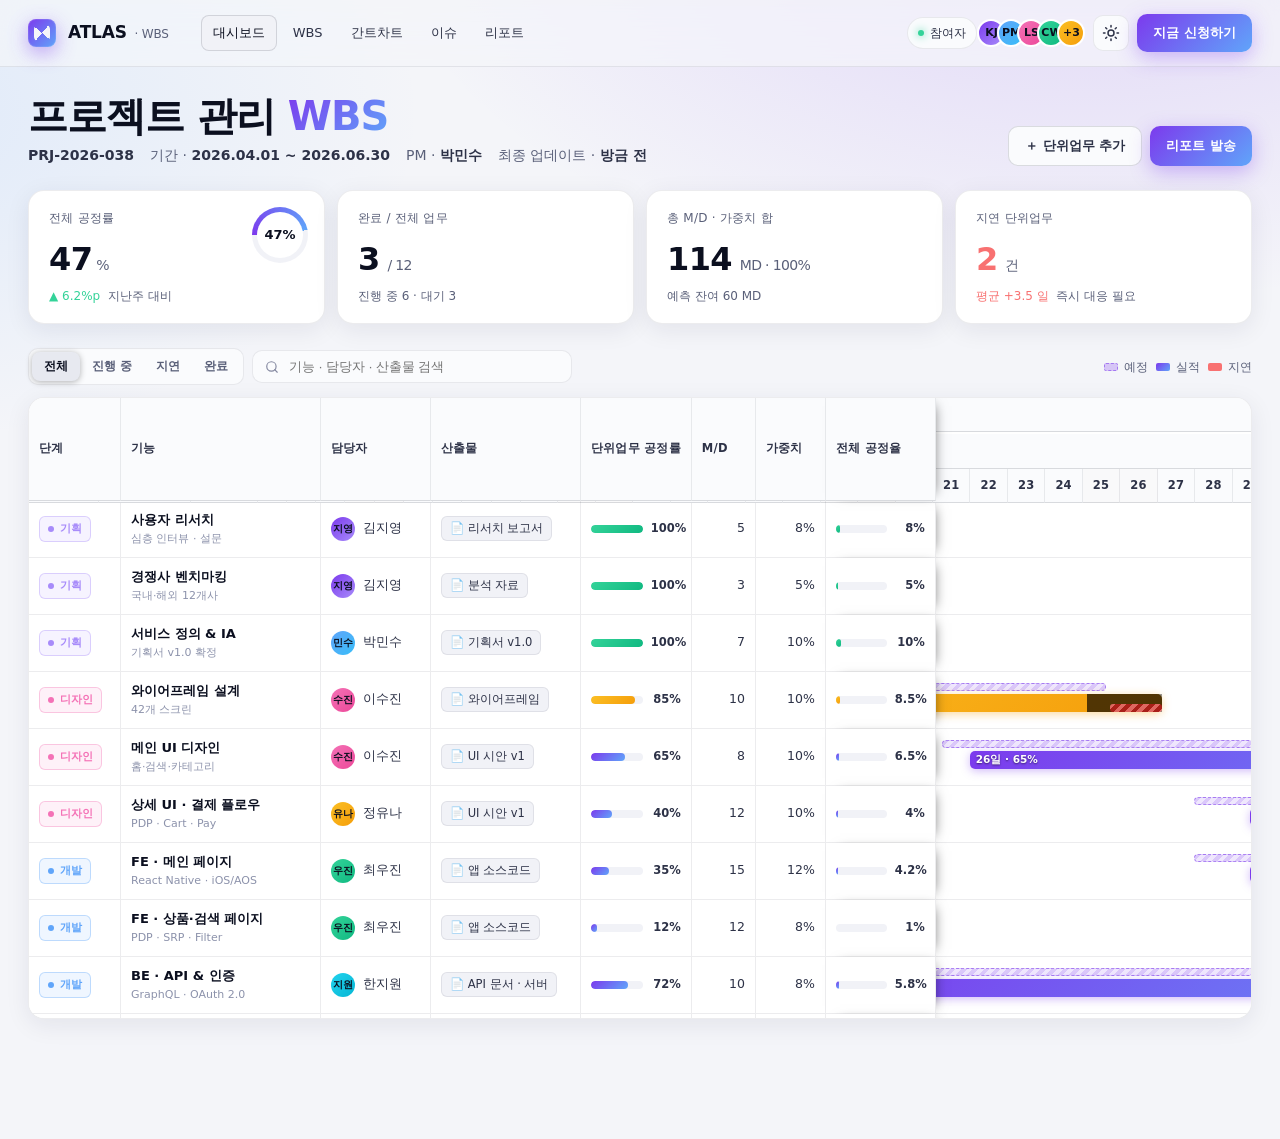
==== commit 96936719: "dfdfd" ====
--- a/index.html
+++ b/index.html
@@ -3,7 +3,7 @@
 <head>
 <meta charset="utf-8" />
 <meta name="viewport" content="width=device-width, initial-scale=1, viewport-fit=cover" />
-<title>Atlas WBS · 프로젝트 공정 관리</title>
+<title>WBS · 프로젝트 공정 관리</title>
 <style>
   :root {
     /* dark (default) */
@@ -849,7 +849,7 @@
       <a href="#">리포트</a>
     </nav>
     <div class="top-right">
-      <span class="pill"><span class="dot"></span>실시간 동기화 중</span>
+      <span class="pill"><span class="dot"></span>참여자</span>
       <div class="avatar-stack" aria-label="프로젝트 멤버">
         <span class="av av-1">KJ</span>
         <span class="av av-2">PM</span>
@@ -874,7 +874,7 @@
   <section class="proj reveal" aria-labelledby="projTitle">
     <div>
       <h1 class="proj-title" id="projTitle">
-        모바일 커머스 앱 <span class="grad">리뉴얼 v2.0</span>
+        프로젝트 관리 <span class="grad">WBS</span>
       </h1>
       <div class="proj-meta">
         <span><b>PRJ-2026-038</b></span>
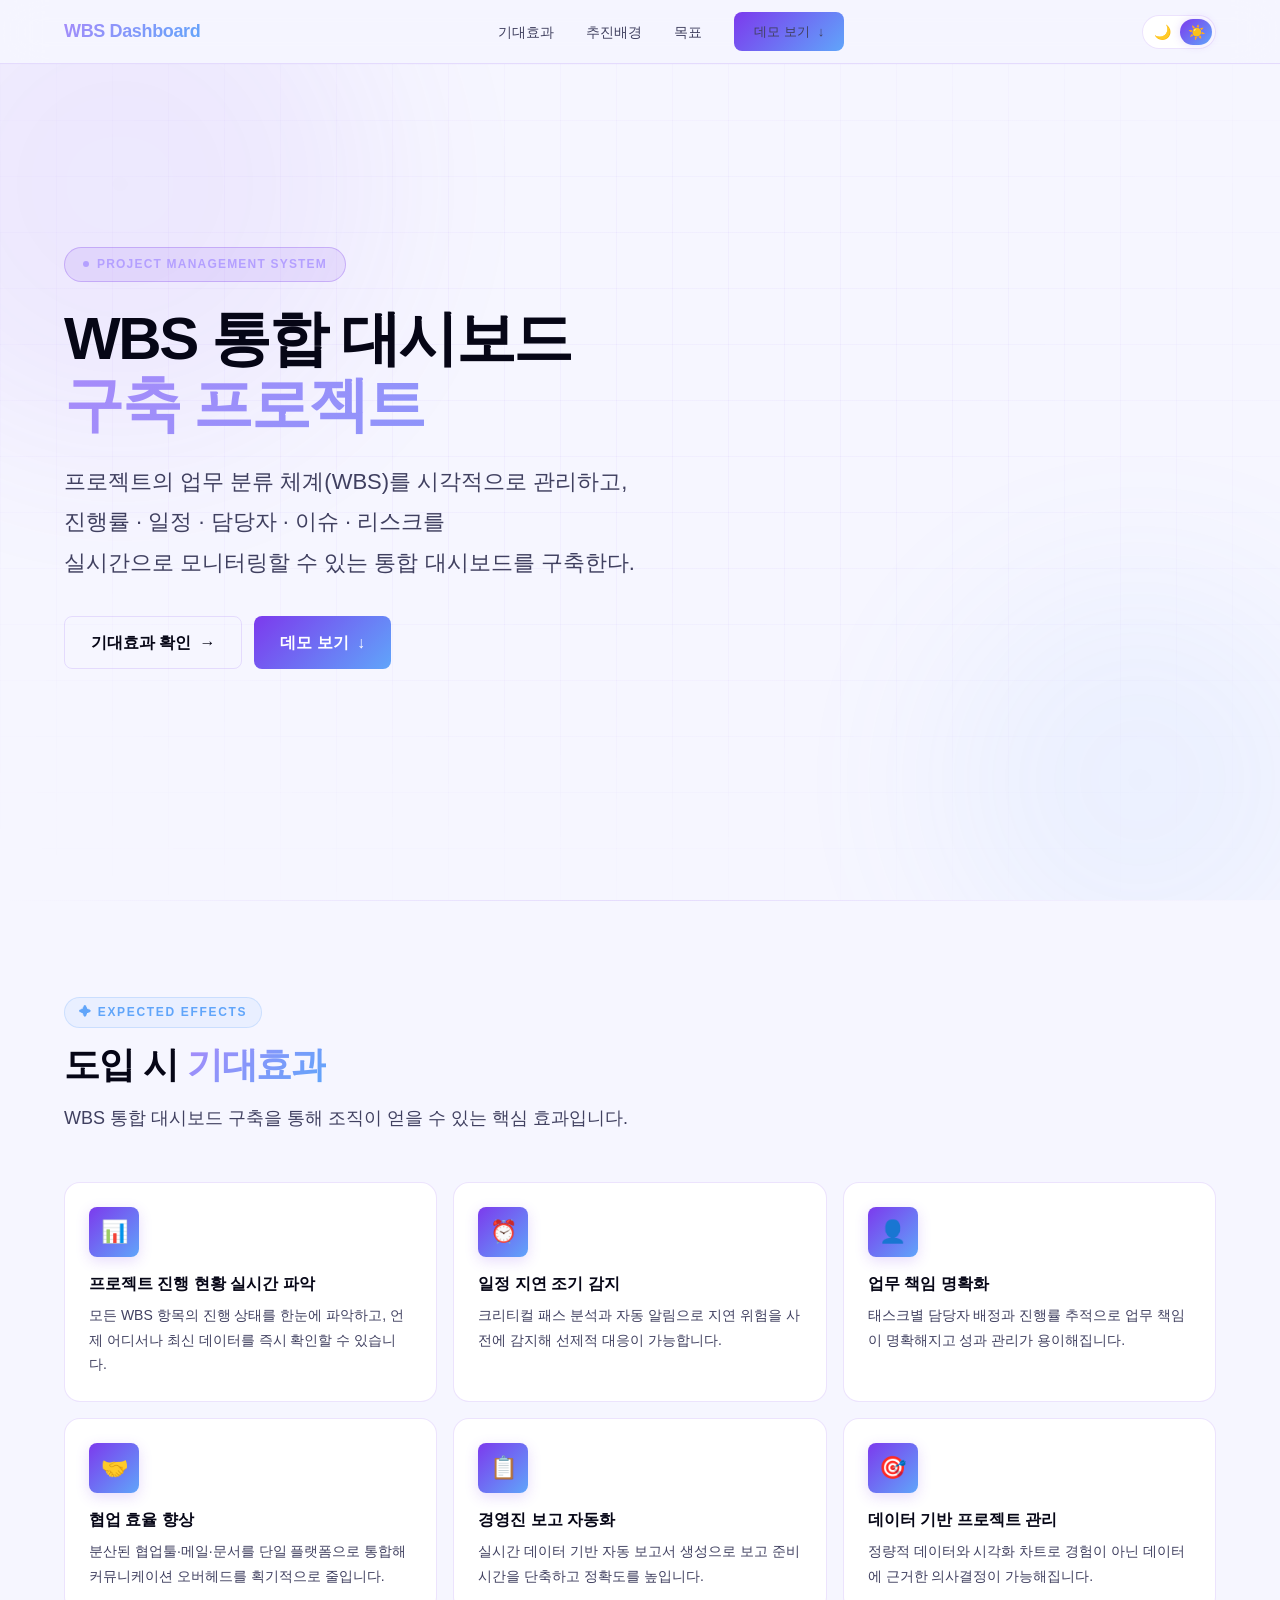
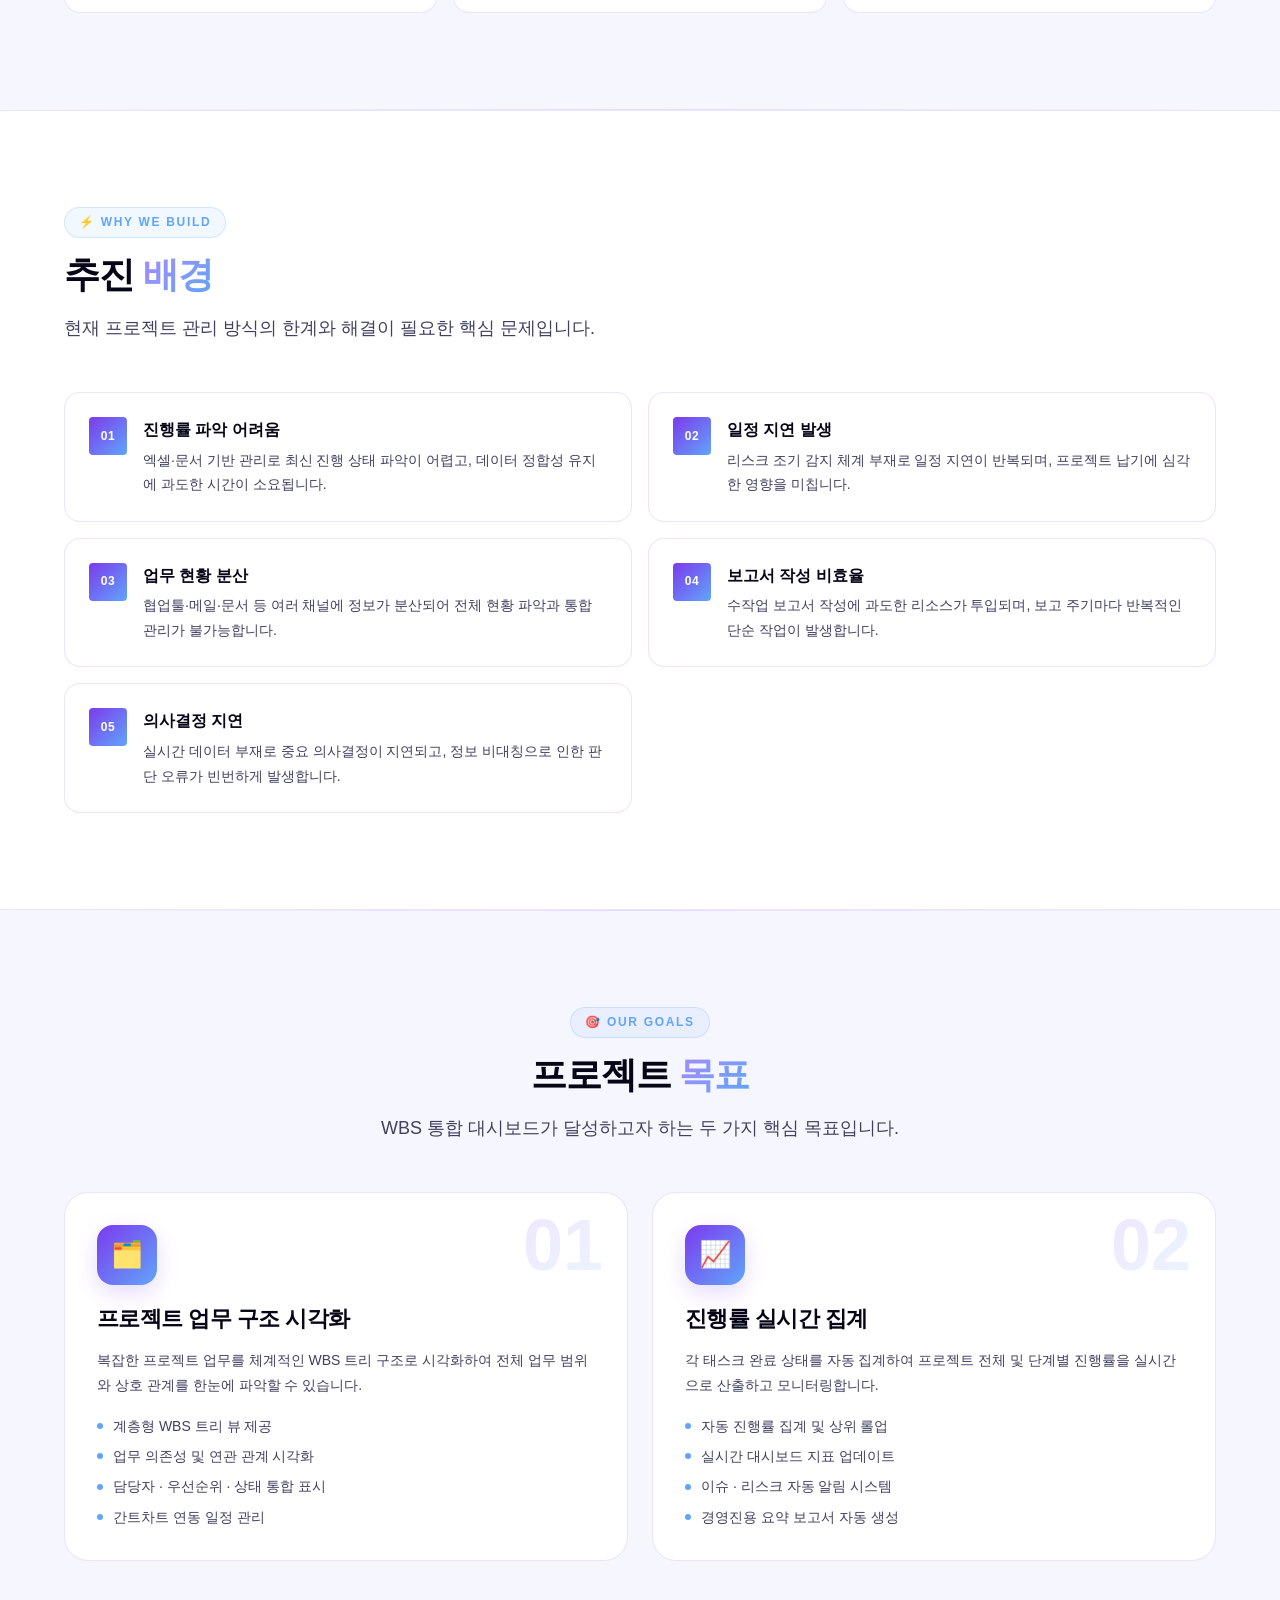
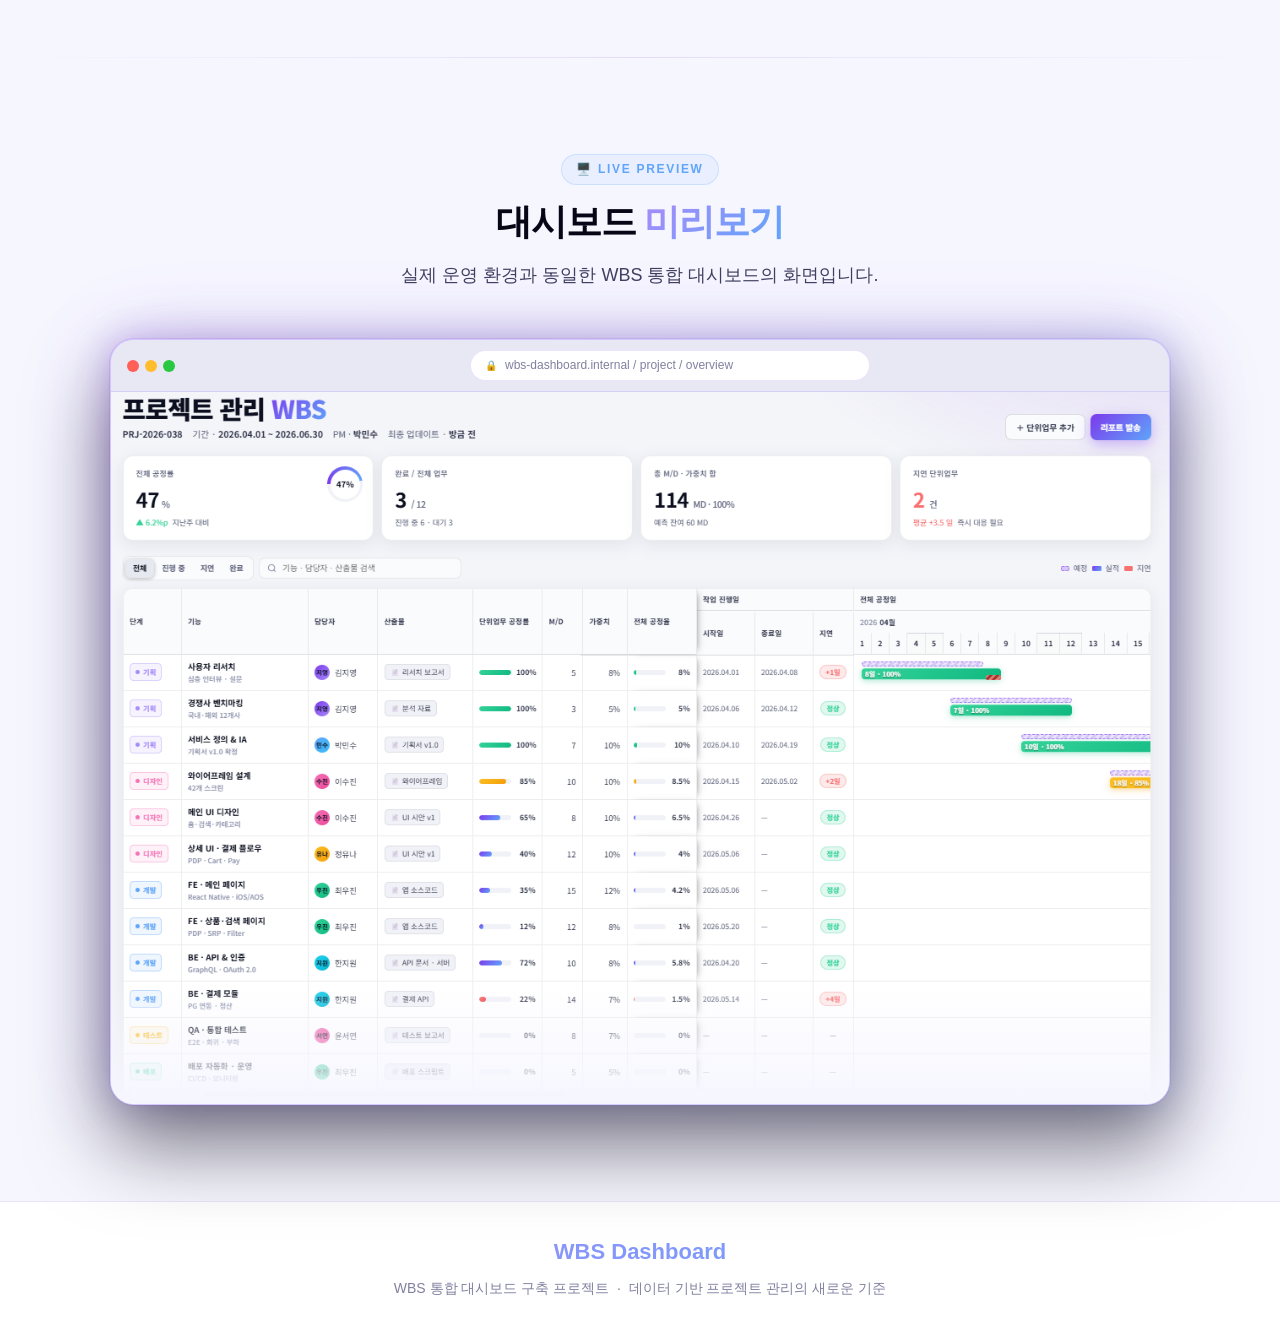
==== commit 2cacb4c9: "dfdf" ====
--- a/index.html
+++ b/index.html
@@ -1,1407 +1,1280 @@
-<!doctype html>
-<html lang="ko">
+<!DOCTYPE html>
+<html lang="ko" data-theme="dark">
 <head>
-<meta charset="utf-8" />
-<meta name="viewport" content="width=device-width, initial-scale=1, viewport-fit=cover" />
-<title>WBS · 프로젝트 공정 관리</title>
-<style>
-  :root {
-    /* dark (default) */
-    --bg-0: #07070C;
-    --bg-1: #0E0E16;
-    --bg-2: #14141E;
-    --bg-3: #1B1B28;
-    --bg-4: #232334;
-    --border: rgba(255,255,255,.07);
-    --border-strong: rgba(255,255,255,.12);
-    --text-0: #FAFAFC;
-    --text-1: #C8C9D4;
-    --text-2: #8488A0;
-    --text-3: #565A72;
-    --accent-1: #7C3AED;
-    --accent-2: #60A5FA;
-    --grad: linear-gradient(135deg, #7C3AED 0%, #60A5FA 100%);
-    --grad-soft: linear-gradient(135deg, rgba(124,58,237,.18), rgba(96,165,250,.18));
-    --ok: #34D399;
-    --warn: #FBBF24;
-    --danger: #F87171;
-    --info: #38BDF8;
-    --shadow-glow: 0 0 0 1px rgba(124,58,237,.35), 0 8px 32px rgba(124,58,237,.35), 0 4px 18px rgba(96,165,250,.25);
-    --shadow-card: 0 1px 0 rgba(255,255,255,.04) inset, 0 12px 32px rgba(0,0,0,.45);
-    --radius-sm: 6px;
-    --radius: 10px;
-    --radius-lg: 16px;
-    --font-sans: "Pretendard", -apple-system, BlinkMacSystemFont, "SF Pro Text", "Helvetica Neue", "Apple SD Gothic Neo", "Noto Sans KR", system-ui, sans-serif;
-    --font-mono: "JetBrains Mono", ui-monospace, SFMono-Regular, Menlo, monospace;
-    --fs-12: 12px;
-    --fs-13: 13px;
-    --fs-14: 14px;
-    --fs-16: 16px;
-    --fs-20: 20px;
-    --fs-28: 28px;
-    --fs-40: 40px;
-    --day-w: 28px;
-    --row-h: 56px;
-  }
-  [data-theme="light"] {
-    --bg-0: #F4F5F9;
-    --bg-1: #FFFFFF;
-    --bg-2: #FAFBFD;
-    --bg-3: #F1F2F7;
-    --bg-4: #E7E9F0;
-    --border: rgba(15,23,42,.08);
-    --border-strong: rgba(15,23,42,.14);
-    --text-0: #0B0F1F;
-    --text-1: #2D3247;
-    --text-2: #5A6079;
-    --text-3: #8C92AB;
-    --grad-soft: linear-gradient(135deg, rgba(124,58,237,.10), rgba(96,165,250,.10));
-    --shadow-card: 0 1px 0 rgba(255,255,255,.6) inset, 0 6px 24px rgba(20,28,60,.08);
-  }
-
-  *, *::before, *::after { box-sizing: border-box; }
-  html, body { margin: 0; padding: 0; }
-  html { color-scheme: dark; }
-  [data-theme="light"] html, html:has(body[data-theme="light"]) { color-scheme: light; }
-
-  body {
-    background:
-      radial-gradient(1200px 700px at 85% -10%, rgba(124,58,237,.18), transparent 60%),
-      radial-gradient(1000px 600px at -10% 10%, rgba(96,165,250,.14), transparent 55%),
-      var(--bg-0);
-    color: var(--text-0);
-    font-family: var(--font-sans);
-    font-size: var(--fs-14);
-    line-height: 1.5;
-    -webkit-font-smoothing: antialiased;
-    text-rendering: optimizeLegibility;
-    min-height: 100vh;
-    padding-bottom: env(safe-area-inset-bottom);
-  }
-  [data-theme="light"] body {
-    background:
-      radial-gradient(900px 500px at 90% -10%, rgba(124,58,237,.10), transparent 60%),
-      radial-gradient(900px 500px at -10% 5%, rgba(96,165,250,.10), transparent 60%),
-      var(--bg-0);
-  }
-
-  a { color: inherit; text-decoration: none; }
-  button { font-family: inherit; }
-
-  /* ── Top header ───────────────────────────────────────────── */
-  .top {
-    position: sticky;
-    top: 0;
-    z-index: 50;
-    backdrop-filter: saturate(180%) blur(20px);
-    -webkit-backdrop-filter: saturate(180%) blur(20px);
-    background: color-mix(in oklab, var(--bg-0) 72%, transparent);
-    border-bottom: 1px solid var(--border);
-  }
-  .top-inner {
-    display: flex;
-    align-items: center;
-    gap: 24px;
-    padding: 14px 28px;
-    max-width: 1680px;
-    margin: 0 auto;
-  }
-  .brand {
-    display: flex;
-    align-items: center;
-    gap: 12px;
-    font-weight: 700;
-    letter-spacing: -0.01em;
-    font-size: 17px;
-  }
-  .brand-mark {
-    width: 28px; height: 28px;
-    border-radius: 8px;
-    background: var(--grad);
-    box-shadow: 0 0 0 1px rgba(255,255,255,.1) inset, 0 6px 20px rgba(124,58,237,.45);
-    position: relative;
-    overflow: hidden;
-  }
-  .brand-mark::after {
-    content: "";
-    position: absolute; inset: 6px;
-    background: var(--bg-0);
-    mask: conic-gradient(from 220deg, #000 0 25%, transparent 25% 50%, #000 50% 75%, transparent 75% 100%);
-    border-radius: 4px;
-  }
-  .brand-sub { color: var(--text-2); font-weight: 500; font-size: 12px; margin-left: 4px; }
-
-  .nav {
-    display: flex;
-    gap: 4px;
-    margin-left: 8px;
-  }
-  .nav a {
-    padding: 8px 12px;
-    color: var(--text-1);
-    font-size: 13px;
-    border-radius: 8px;
-    font-weight: 500;
-  }
-  .nav a:hover { background: var(--bg-3); color: var(--text-0); }
-  .nav a.active {
-    color: var(--text-0);
-    background: var(--bg-3);
-    box-shadow: 0 0 0 1px var(--border-strong) inset;
-  }
-
-  .top-right {
-    margin-left: auto;
-    display: flex;
-    align-items: center;
-    gap: 8px;
-  }
-  .pill {
-    display: inline-flex;
-    align-items: center;
-    gap: 6px;
-    padding: 6px 10px;
-    border-radius: 999px;
-    background: var(--bg-2);
-    border: 1px solid var(--border);
-    color: var(--text-1);
-    font-size: 12px;
-    font-weight: 500;
-  }
-  .dot { width: 6px; height: 6px; border-radius: 999px; background: var(--ok); box-shadow: 0 0 8px var(--ok); }
-
-  .icon-btn {
-    width: 36px; height: 36px;
-    display: inline-flex; align-items: center; justify-content: center;
-    background: var(--bg-2);
-    border: 1px solid var(--border);
-    color: var(--text-1);
-    border-radius: 10px;
-    cursor: pointer;
-    transition: transform .15s ease, box-shadow .2s ease, background .2s ease;
-  }
-  .icon-btn:hover { color: var(--text-0); background: var(--bg-3); }
-  .icon-btn:active { transform: scale(.95); }
-
-  .avatar-stack { display: flex; align-items: center; }
-  .avatar-stack .av { margin-left: -8px; }
-  .av {
-    width: 28px; height: 28px; border-radius: 999px;
-    background: var(--bg-4);
-    color: var(--text-0);
-    font-size: 11px;
-    font-weight: 600;
-    display: inline-flex; align-items: center; justify-content: center;
-    border: 2px solid var(--bg-1);
-    flex: none;
-  }
-  .av-1 { background: linear-gradient(135deg,#7C3AED,#A78BFA); }
-  .av-2 { background: linear-gradient(135deg,#60A5FA,#38BDF8); }
-  .av-3 { background: linear-gradient(135deg,#F472B6,#EC4899); }
-  .av-4 { background: linear-gradient(135deg,#34D399,#10B981); }
-  .av-5 { background: linear-gradient(135deg,#FBBF24,#F59E0B); }
-  .av-6 { background: linear-gradient(135deg,#22D3EE,#06B6D4); }
-
-  .cta {
-    appearance: none;
-    border: none;
-    padding: 10px 16px;
-    border-radius: 10px;
-    background: var(--grad);
-    color: white;
-    font-weight: 600;
-    font-size: 13px;
-    cursor: pointer;
-    transition: transform .15s ease, box-shadow .25s ease, filter .2s ease;
-    box-shadow: 0 6px 20px rgba(124,58,237,.35);
-  }
-  .cta:hover { box-shadow: var(--shadow-glow); transform: translateY(-1px); filter: brightness(1.05); }
-  .cta:active { transform: translateY(0); }
-
-  .hamburger { display: none; }
-
-  /* ── Page wrapper ─────────────────────────────────────────── */
-  main {
-    max-width: 1680px;
-    margin: 0 auto;
-    padding: 28px 28px 120px;
-  }
-
-  /* ── Project header ───────────────────────────────────────── */
-  .proj {
-    display: flex; align-items: flex-end; justify-content: space-between;
-    gap: 24px; flex-wrap: wrap;
-    margin-bottom: 24px;
-  }
-  .proj-title {
-    font-size: clamp(28px, 4vw, 40px);
-    line-height: 1.05;
-    letter-spacing: -0.025em;
-    font-weight: 800;
-    margin: 0;
-  }
-  .proj-title .grad {
-    background: var(--grad);
-    -webkit-background-clip: text;
-    background-clip: text;
-    color: transparent;
-  }
-  .proj-meta {
-    margin-top: 8px;
-    color: var(--text-2);
-    font-size: 14px;
-    display: flex; gap: 16px; flex-wrap: wrap;
-  }
-  .proj-meta b { color: var(--text-1); font-weight: 600; }
-
-  .proj-actions { display: flex; gap: 8px; }
-
-  /* ── KPI cards ────────────────────────────────────────────── */
-  .kpis {
-    display: grid;
-    grid-template-columns: repeat(4, 1fr);
-    gap: 12px;
-    margin-bottom: 24px;
-  }
-  .kpi {
-    background: var(--bg-1);
-    border: 1px solid var(--border);
-    border-radius: var(--radius-lg);
-    padding: 18px 20px;
-    position: relative;
-    overflow: hidden;
-    box-shadow: var(--shadow-card);
-    transition: transform .25s ease, border-color .2s ease;
-  }
-  .kpi:hover { transform: translateY(-2px); border-color: var(--border-strong); }
-  .kpi::before {
-    content: "";
-    position: absolute; inset: 0;
-    background: var(--grad-soft);
-    opacity: 0;
-    transition: opacity .3s ease;
-    pointer-events: none;
-  }
-  .kpi:hover::before { opacity: 1; }
-  .kpi-label {
-    color: var(--text-2);
-    font-size: 12px;
-    font-weight: 500;
-    letter-spacing: 0.02em;
-    text-transform: uppercase;
-    display: flex; align-items: center; gap: 8px;
-  }
-  .kpi-value {
-    font-size: 32px;
-    font-weight: 700;
-    letter-spacing: -0.02em;
-    margin-top: 8px;
-    font-variant-numeric: tabular-nums;
-  }
-  .kpi-value .sub { font-size: 14px; color: var(--text-2); font-weight: 500; margin-left: 4px; }
-  .kpi-delta {
-    margin-top: 4px;
-    font-size: 12px;
-    color: var(--text-2);
-  }
-  .kpi-delta .up { color: var(--ok); }
-  .kpi-delta .down { color: var(--danger); }
-
-  .ring {
-    --p: 60;
-    width: 56px; height: 56px;
-    border-radius: 999px;
-    background:
-      conic-gradient(from -90deg, #7C3AED 0%, #60A5FA calc(var(--p) * 1%), var(--bg-3) calc(var(--p) * 1%));
-    position: absolute; top: 16px; right: 16px;
-    display: grid; place-items: center;
-  }
-  .ring::after {
-    content: "";
-    position: absolute; inset: 5px;
-    background: var(--bg-1);
-    border-radius: 999px;
-  }
-  .ring span {
-    position: relative;
-    z-index: 1;
-    font-size: 13px;
-    font-weight: 700;
-    font-variant-numeric: tabular-nums;
-  }
-
-  /* ── Toolbar ──────────────────────────────────────────────── */
-  .toolbar {
-    display: flex; align-items: center; gap: 8px;
-    margin-bottom: 12px;
-    flex-wrap: wrap;
-  }
-  .seg {
-    display: inline-flex;
-    background: var(--bg-2);
-    border: 1px solid var(--border);
-    border-radius: 10px;
-    padding: 3px;
-  }
-  .seg button {
-    appearance: none; border: none; background: transparent;
-    color: var(--text-2);
-    padding: 6px 12px;
-    font-size: 12px;
-    font-weight: 600;
-    border-radius: 8px;
-    cursor: pointer;
-  }
-  .seg button.on {
-    background: var(--bg-4);
-    color: var(--text-0);
-    box-shadow: 0 1px 0 rgba(255,255,255,.05) inset, 0 1px 6px rgba(0,0,0,.3);
-  }
-  .search {
-    flex: 1;
-    min-width: 200px;
-    max-width: 320px;
-    background: var(--bg-2);
-    border: 1px solid var(--border);
-    border-radius: 10px;
-    padding: 8px 12px 8px 36px;
-    color: var(--text-0);
-    font-size: 13px;
-    background-image: url("data:image/svg+xml;utf8,<svg xmlns='http://www.w3.org/2000/svg' width='14' height='14' viewBox='0 0 24 24' fill='none' stroke='%238488A0' stroke-width='2' stroke-linecap='round' stroke-linejoin='round'><circle cx='11' cy='11' r='8'/><line x1='21' y1='21' x2='16.65' y2='16.65'/></svg>");
-    background-repeat: no-repeat;
-    background-position: 12px center;
-    outline: none;
-  }
-  .search:focus { border-color: var(--accent-2); box-shadow: 0 0 0 3px rgba(96,165,250,.18); }
-  .toolbar-right { margin-left: auto; display: flex; align-items: center; gap: 8px; color: var(--text-2); font-size: 12px; }
-  .legend { display: inline-flex; align-items: center; gap: 6px; }
-  .legend i {
-    display: inline-block; width: 14px; height: 8px; border-radius: 2px;
-  }
-  .legend i.planned { background: rgba(124,58,237,.25); border: 1px dashed rgba(124,58,237,.55); }
-  .legend i.actual { background: var(--grad); }
-  .legend i.delay { background: var(--danger); }
-
-  /* ── WBS table ────────────────────────────────────────────── */
-  .wbs-card {
-    background: var(--bg-1);
-    border: 1px solid var(--border);
-    border-radius: var(--radius-lg);
-    overflow: hidden;
-    box-shadow: var(--shadow-card);
-  }
-  .wbs-scroll {
-    overflow: auto;
-    max-height: calc(100vh - 280px);
-    min-height: 520px;
-    scrollbar-color: var(--bg-4) transparent;
-    scrollbar-width: thin;
-  }
-  .wbs-scroll::-webkit-scrollbar { width: 12px; height: 12px; }
-  .wbs-scroll::-webkit-scrollbar-track { background: transparent; }
-  .wbs-scroll::-webkit-scrollbar-thumb {
-    background: var(--bg-4); border-radius: 999px;
-    border: 3px solid var(--bg-1);
-  }
-
-  table.wbs {
-    border-collapse: separate;
-    border-spacing: 0;
-    font-size: 12.5px;
-    color: var(--text-1);
-    table-layout: fixed;
-    width: max-content;
-  }
-
-  /* sticky header */
-  table.wbs thead th {
-    position: sticky;
-    background: var(--bg-2);
-    z-index: 4;
-    font-weight: 600;
-    color: var(--text-1);
-    border-right: 1px solid var(--border);
-    border-bottom: 1px solid var(--border-strong);
-    padding: 8px 10px;
-    text-align: left;
-    white-space: nowrap;
-    font-size: 11.5px;
-    letter-spacing: 0.02em;
-    text-transform: uppercase;
-  }
-  table.wbs thead tr:nth-child(1) th { top: 0; }
-  table.wbs thead tr:nth-child(2) th { top: 36px; }
-  table.wbs thead tr:nth-child(3) th { top: 70px; }
-
-  /* col widths */
-  col.c-phase { width: 92px; }
-  col.c-act-sub { width: 38px; }
-  col.c-feature { width: 200px; }
-  col.c-owner { width: 110px; }
-  col.c-out { width: 150px; }
-  col.c-unit { width: 110px; }
-  col.c-md { width: 64px; }
-  col.c-weight { width: 70px; }
-  col.c-overall { width: 110px; }
-  col.c-date { width: 92px; }
-  col.c-delay { width: 64px; }
-  col.c-day { width: var(--day-w); }
-
-  /* sticky columns */
-  table.wbs th.sticky-l, table.wbs td.sticky-l {
-    position: sticky;
-    background: var(--bg-1);
-    z-index: 3;
-  }
-  table.wbs thead th.sticky-l {
-    background: var(--bg-2);
-    z-index: 6;
-  }
-  /* sticky col offsets (computed by JS via inline style); we set first col fallback */
-  table.wbs .sticky-shadow {
-    box-shadow: 6px 0 12px -8px rgba(0,0,0,.6);
-  }
-
-  /* body cells */
-  table.wbs tbody td {
-    padding: 0 10px;
-    height: var(--row-h);
-    vertical-align: middle;
-    border-right: 1px solid var(--border);
-    border-bottom: 1px solid var(--border);
-    background: var(--bg-1);
-    white-space: nowrap;
-    overflow: hidden;
-    text-overflow: ellipsis;
-  }
-  table.wbs tbody tr:hover td {
-    background: var(--bg-2);
-  }
-  table.wbs tbody tr:hover td.sticky-l {
-    background: var(--bg-2);
-  }
-
-  .phase-tag {
-    display: inline-flex;
-    align-items: center;
-    gap: 6px;
-    padding: 4px 8px;
-    border-radius: 6px;
-    font-size: 11px;
-    font-weight: 600;
-    letter-spacing: 0.01em;
-    border: 1px solid;
-  }
-  .phase-tag::before {
-    content: ""; width: 6px; height: 6px; border-radius: 999px;
-    background: currentColor;
-  }
-  .phase-plan { color: #A78BFA; border-color: rgba(167,139,250,.35); background: rgba(167,139,250,.10); }
-  .phase-design { color: #F472B6; border-color: rgba(244,114,182,.35); background: rgba(244,114,182,.10); }
-  .phase-dev { color: #60A5FA; border-color: rgba(96,165,250,.35); background: rgba(96,165,250,.10); }
-  .phase-test { color: #FBBF24; border-color: rgba(251,191,36,.35); background: rgba(251,191,36,.10); }
-  .phase-deploy { color: #34D399; border-color: rgba(52,211,153,.35); background: rgba(52,211,153,.10); }
-
-  .sub-tag {
-    display: inline-grid; place-items: center;
-    width: 22px; height: 22px;
-    border-radius: 6px;
-    background: var(--bg-3);
-    border: 1px solid var(--border);
-    font-family: var(--font-mono);
-    font-size: 10.5px;
-    color: var(--text-1);
-    font-weight: 600;
-  }
-  .sub-tag.on {
-    background: var(--grad);
-    color: white;
-    border-color: transparent;
-    box-shadow: 0 4px 12px rgba(124,58,237,.35);
-  }
-  .feature-cell { font-weight: 600; color: var(--text-0); font-size: 13px; }
-  .feature-cell small { display: block; color: var(--text-3); font-weight: 500; font-size: 11px; margin-top: 1px; }
-
-  .owner { display: inline-flex; align-items: center; gap: 8px; }
-  .owner .av { width: 24px; height: 24px; border: none; font-size: 10px; }
-
-  .out-pill {
-    display: inline-flex; align-items: center; gap: 6px;
-    padding: 3px 8px;
-    border-radius: 6px;
-    background: var(--bg-3);
-    color: var(--text-1);
-    font-size: 11.5px;
-    border: 1px solid var(--border);
-  }
-
-  .progress {
-    --p: 0;
-    position: relative;
-    height: 8px;
-    width: 100%;
-    background: var(--bg-3);
-    border-radius: 999px;
-    overflow: hidden;
-  }
-  .progress::after {
-    content: "";
-    position: absolute; left: 0; top: 0; bottom: 0;
-    width: calc(var(--p) * 1%);
-    background: var(--grad);
-    border-radius: 999px;
-    transition: width .6s cubic-bezier(.22,.61,.36,1);
-  }
-  .progress.warn::after { background: linear-gradient(135deg, #FBBF24, #F59E0B); }
-  .progress.danger::after { background: linear-gradient(135deg, #F87171, #EF4444); }
-  .progress.done::after { background: linear-gradient(135deg, #34D399, #10B981); }
-
-  .progress-wrap { display: flex; align-items: center; gap: 8px; }
-  .progress-wrap span {
-    font-variant-numeric: tabular-nums;
-    font-size: 11.5px;
-    color: var(--text-1);
-    font-weight: 600;
-    min-width: 30px;
-    text-align: right;
-  }
-
-  td.num { text-align: right; font-variant-numeric: tabular-nums; color: var(--text-1); }
-  td.date { font-variant-numeric: tabular-nums; color: var(--text-2); font-size: 11.5px; }
-  td.delay { text-align: center; font-weight: 600; font-variant-numeric: tabular-nums; }
-  .delay-tag {
-    display: inline-block;
-    padding: 2px 8px;
-    border-radius: 999px;
-    font-size: 11px;
-    font-weight: 600;
-  }
-  .delay-tag.bad { background: rgba(248,113,113,.15); color: var(--danger); border: 1px solid rgba(248,113,113,.3); }
-  .delay-tag.ok { background: rgba(52,211,153,.15); color: var(--ok); border: 1px solid rgba(52,211,153,.3); }
-  .delay-tag.zero { color: var(--text-3); }
-
-  /* Timeline cell + bars */
-  td.timeline {
-    padding: 0;
-    position: relative;
-    background-image:
-      linear-gradient(to right, var(--border) 1px, transparent 1px);
-    background-size: var(--day-w) 100%;
-    background-position: -1px 0;
-    background-color: var(--bg-1);
-  }
-  tbody tr:hover td.timeline {
-    background-color: var(--bg-2);
-  }
-
-  .bars { position: relative; height: var(--row-h); }
-  .bar {
-    position: absolute;
-    top: 50%;
-    transform: translateY(-50%);
-    height: 18px;
-    border-radius: 5px;
-    pointer-events: auto;
-    cursor: pointer;
-    transition: transform .15s ease, box-shadow .15s ease;
-  }
-  .bar:hover { transform: translateY(-50%) translateY(-1px); box-shadow: 0 6px 16px rgba(0,0,0,.4); z-index: 2; }
-
-  .bar.planned {
-    height: 8px;
-    top: calc(50% - 13px);
-    background: repeating-linear-gradient(
-      135deg,
-      rgba(124,58,237,.28) 0 4px,
-      rgba(124,58,237,.12) 4px 8px
-    );
-    border: 1px dashed rgba(124,58,237,.55);
-    border-radius: 4px;
-  }
-  .bar.actual {
-    background: var(--grad);
-    box-shadow: 0 2px 10px rgba(124,58,237,.35);
-    overflow: hidden;
-    display: flex; align-items: center;
-    color: white;
-    font-size: 10.5px;
-    font-weight: 600;
-    padding: 0 6px;
-    top: calc(50% + 3px);
-  }
-  .bar.actual::after {
-    content: "";
-    position: absolute; right: 0; top: 0; bottom: 0;
-    width: calc((100% - var(--p) * 1%));
-    background: rgba(0,0,0,.45);
-    backdrop-filter: brightness(.6);
-  }
-  .bar.actual .label {
-    position: relative; z-index: 1;
-    text-shadow: 0 1px 2px rgba(0,0,0,.5);
-    mix-blend-mode: normal;
-  }
-  .bar.actual.warn { background: linear-gradient(135deg, #FBBF24, #F59E0B); box-shadow: 0 2px 10px rgba(245,158,11,.4); }
-  .bar.actual.danger { background: linear-gradient(135deg, #F87171, #EF4444); box-shadow: 0 2px 10px rgba(239,68,68,.4); }
-  .bar.actual.done { background: linear-gradient(135deg, #34D399, #10B981); box-shadow: 0 2px 10px rgba(16,185,129,.35); }
-
-  .bar.delay-tail {
-    height: 8px;
-    top: calc(50% + 8px);
-    background: repeating-linear-gradient(135deg, #F87171 0 4px, #B91C1C 4px 8px);
-    border-radius: 3px;
-    opacity: .85;
-  }
-
-  /* today line */
-  .today-line {
-    position: absolute;
-    top: 0; bottom: 0;
-    width: 2px;
-    background: linear-gradient(180deg, transparent, var(--accent-2), transparent);
-    z-index: 5;
-    pointer-events: none;
-  }
-  .today-line::before {
-    content: "TODAY";
-    position: absolute;
-    top: -22px;
-    left: 50%;
-    transform: translateX(-50%);
-    background: var(--accent-2);
-    color: #07070C;
-    font-size: 9px;
-    font-weight: 700;
-    padding: 2px 6px;
-    border-radius: 4px;
-    letter-spacing: 0.05em;
-  }
-
-  /* month-end heavier line */
-  th.month-end, td.month-end { border-right: 1px solid var(--border-strong); }
-  th.weekend, td.weekend { background-color: color-mix(in oklab, var(--bg-2) 70%, transparent); }
-  [data-theme="light"] th.weekend, [data-theme="light"] td.weekend { background-color: rgba(15,23,42,.025); }
-
-  th.day { text-align: center; font-weight: 500; color: var(--text-2); padding: 6px 0; font-size: 10.5px; text-transform: none; letter-spacing: 0; }
-  th.day.today { color: var(--accent-2); font-weight: 700; }
-  th.month { text-align: center; color: var(--text-1); padding: 6px 8px; font-size: 11px; text-transform: none; }
-  th.month .y { color: var(--text-3); font-weight: 500; margin-right: 4px; }
-
-  /* ── Mobile bottom CTA ───────────────────────────────────── */
-  .bottom-cta {
-    display: none;
-    position: fixed;
-    bottom: 16px;
-    left: 16px;
-    right: 16px;
-    z-index: 60;
-    padding: 14px 18px;
-    border: none;
-    border-radius: 14px;
-    background: var(--grad);
-    color: white;
-    font-size: 15px;
-    font-weight: 700;
-    letter-spacing: -0.005em;
-    cursor: pointer;
-    box-shadow: 0 16px 40px rgba(124,58,237,.45), 0 0 0 1px rgba(255,255,255,.08) inset;
-    align-items: center;
-    justify-content: center;
-    gap: 8px;
-  }
-  .bottom-cta:active { transform: scale(.98); }
-
-  /* ── Mobile menu sheet ───────────────────────────────────── */
-  .sheet-back {
-    position: fixed; inset: 0;
-    background: rgba(0,0,0,.5);
-    backdrop-filter: blur(4px);
-    z-index: 70;
-    opacity: 0;
-    pointer-events: none;
-    transition: opacity .2s ease;
-  }
-  .sheet {
-    position: fixed;
-    top: 0; right: 0; bottom: 0;
-    width: min(320px, 86vw);
-    background: var(--bg-1);
-    border-left: 1px solid var(--border);
-    z-index: 80;
-    transform: translateX(100%);
-    transition: transform .3s cubic-bezier(.22,.61,.36,1);
-    display: flex; flex-direction: column;
-    padding: 18px;
-  }
-  body.menu-open .sheet { transform: translateX(0); }
-  body.menu-open .sheet-back { opacity: 1; pointer-events: auto; }
-  .sheet h3 { margin: 8px 0 12px; font-size: 12px; color: var(--text-3); font-weight: 600; letter-spacing: 0.05em; text-transform: uppercase; }
-  .sheet a {
-    display: block;
-    padding: 14px 12px;
-    border-radius: 10px;
-    font-size: 15px;
-    color: var(--text-0);
-    font-weight: 600;
-  }
-  .sheet a:hover { background: var(--bg-3); }
-  .sheet-close { align-self: flex-end; }
-
-  /* ── Apply modal ─────────────────────────────────────────── */
-  .modal-back {
-    position: fixed; inset: 0;
-    background: rgba(0,0,0,.55);
-    backdrop-filter: blur(6px);
-    z-index: 100;
-    display: none;
-    align-items: center; justify-content: center;
-    padding: 16px;
-  }
-  .modal-back.open { display: flex; }
-  .modal {
-    background: var(--bg-1);
-    border: 1px solid var(--border-strong);
-    border-radius: 18px;
-    width: 100%;
-    max-width: 480px;
-    padding: 28px;
-    box-shadow: 0 30px 80px rgba(0,0,0,.6);
-    animation: pop .25s cubic-bezier(.22,1.4,.55,1);
-  }
-  @keyframes pop {
-    from { transform: scale(.95) translateY(8px); opacity: 0; }
-    to { transform: scale(1) translateY(0); opacity: 1; }
-  }
-  .modal h2 { margin: 0 0 6px; font-size: 22px; letter-spacing: -0.02em; }
-  .modal p { margin: 0 0 18px; color: var(--text-2); font-size: 14px; }
-  .field { display: block; margin-bottom: 12px; }
-  .field label { display: block; font-size: 12px; color: var(--text-2); margin-bottom: 6px; font-weight: 600; }
-  .field input, .field textarea, .field select {
-    width: 100%;
-    background: var(--bg-2);
-    border: 1px solid var(--border);
-    color: var(--text-0);
-    padding: 10px 12px;
-    border-radius: 10px;
-    font-size: 14px;
-    font-family: inherit;
-    outline: none;
-    transition: border-color .15s ease, box-shadow .15s ease;
-  }
-  .field input:focus, .field textarea:focus, .field select:focus {
-    border-color: var(--accent-2);
-    box-shadow: 0 0 0 3px rgba(96,165,250,.18);
-  }
-  .field textarea { min-height: 88px; resize: vertical; }
-  .modal-actions { display: flex; gap: 8px; justify-content: flex-end; margin-top: 8px; }
-  .btn-secondary {
-    appearance: none; border: 1px solid var(--border-strong);
-    background: var(--bg-2); color: var(--text-1);
-    padding: 10px 16px; border-radius: 10px;
-    font-weight: 600; font-size: 13px; cursor: pointer;
-  }
-  .btn-secondary:hover { background: var(--bg-3); }
-
-  /* ── Fade-in ─────────────────────────────────────────────── */
-  .reveal {
-    opacity: 0;
-    transform: translateY(12px);
-    transition: opacity .6s cubic-bezier(.22,.61,.36,1), transform .6s cubic-bezier(.22,.61,.36,1);
-  }
-  .reveal.in {
-    opacity: 1;
-    transform: none;
-  }
-
-  /* ── Responsive ──────────────────────────────────────────── */
-  @media (max-width: 1024px) {
-    .nav { display: none; }
-  }
-  @media (max-width: 768px) {
-    main { padding: 18px 14px 120px; }
-    .top-inner { padding: 12px 14px; gap: 12px; }
-    .brand-sub { display: none; }
-    .top-right .cta, .top-right .pill { display: none; }
-    .hamburger { display: inline-flex; }
-    .bottom-cta { display: inline-flex; }
-    .kpis { grid-template-columns: repeat(2, 1fr); }
-    .kpi-value { font-size: 26px; }
-    .proj-title { font-size: 28px; }
-    .proj-actions .cta { display: none; }
-    .wbs-scroll { max-height: calc(100vh - 320px); }
-    .toolbar-right { display: none; }
-  }
-</style>
+  <meta charset="UTF-8" />
+  <meta name="viewport" content="width=device-width, initial-scale=1.0" />
+  <meta name="description" content="WBS 통합 대시보드 구축 프로젝트 — 진행률·일정·담당자·이슈·리스크 실시간 모니터링" />
+  <title>WBS 통합 대시보드 구축</title>
+
+  <style>
+    /* =============================================
+       DESIGN TOKENS — IBM Carbon 인스파이어드
+       ============================================= */
+    :root {
+      --color-purple:       #7C3AED;
+      --color-blue:         #60A5FA;
+      --color-purple-light: #a78bfa;
+      --gradient-brand:     linear-gradient(135deg, #7C3AED 0%, #60A5FA 100%);
+      --gradient-text:      linear-gradient(135deg, #a78bfa 0%, #60A5FA 100%);
+
+      --bg-base:    #08080f;
+      --bg-raised:  #0f0f1a;
+      --bg-card:    #14141f;
+      --bg-card-hv: #1a1a2a;
+      --bg-overlay: rgba(8,8,15,.88);
+
+      --text-01: #f4f4ff;
+      --text-02: #9898b8;
+      --text-03: #5a5a7a;
+
+      --border-subtle:  rgba(124,58,237,.18);
+      --border-strong:  rgba(96,165,250,.40);
+
+      --glow-purple: rgba(124,58,237,.35);
+      --glow-blue:   rgba(96,165,250,.28);
+
+      --font-base: -apple-system, BlinkMacSystemFont, 'Segoe UI', 'Noto Sans KR',
+                   'Apple SD Gothic Neo', sans-serif;
+      --fs-xs:   .75rem;
+      --fs-sm:   .875rem;
+      --fs-md:   1rem;
+      --fs-lg:   1.125rem;
+      --fs-xl:   1.375rem;
+      --fs-2xl:  1.75rem;
+      --fs-3xl:  2.25rem;
+      --fs-hero: clamp(2.2rem, 5.5vw, 3.75rem);
+
+      --sp-2: .5rem;  --sp-3: .75rem; --sp-4: 1rem;
+      --sp-6: 1.5rem; --sp-8: 2rem;   --sp-12: 3rem;
+      --sp-16: 4rem;  --sp-24: 6rem;
+
+      --r-sm: 4px; --r-md: 8px; --r-lg: 16px; --r-xl: 24px; --r-pill: 999px;
+      --ease: cubic-bezier(.4,0,.2,1);
+      --dur: .3s; --dur-slow: .65s;
+    }
+
+    [data-theme="light"] {
+      --bg-base:    #f6f6ff;
+      --bg-raised:  #ffffff;
+      --bg-card:    #ffffff;
+      --bg-card-hv: #ededff;
+      --bg-overlay: rgba(246,246,255,.90);
+      --text-01: #060616;
+      --text-02: #404060;
+      --text-03: #8080a0;
+      --border-subtle: rgba(124,58,237,.14);
+      --border-strong: rgba(96,165,250,.45);
+      --glow-purple: rgba(124,58,237,.18);
+      --glow-blue:   rgba(96,165,250,.18);
+    }
+
+    /* =============================================
+       RESET & BASE
+       ============================================= */
+    *, *::before, *::after { box-sizing: border-box; margin: 0; padding: 0; }
+    html { scroll-behavior: smooth; }
+
+    body {
+      font-family: var(--font-base);
+      background: var(--bg-base);
+      color: var(--text-01);
+      line-height: 1.6;
+      overflow-x: hidden;
+      -webkit-font-smoothing: antialiased;
+      transition: background var(--dur) var(--ease), color var(--dur) var(--ease);
+    }
+
+    a { color: inherit; text-decoration: none; }
+    ul, ol { list-style: none; }
+    button { font-family: inherit; cursor: pointer; border: none; background: none; }
+
+    ::-webkit-scrollbar { width: 5px; }
+    ::-webkit-scrollbar-track { background: var(--bg-base); }
+    ::-webkit-scrollbar-thumb { background: var(--color-purple); border-radius: 3px; }
+
+    /* =============================================
+       UTILITIES
+       ============================================= */
+    .gradient-text {
+      background: var(--gradient-text);
+      -webkit-background-clip: text;
+      -webkit-text-fill-color: transparent;
+      background-clip: text;
+    }
+
+    .section-label {
+      display: inline-flex;
+      align-items: center;
+      gap: var(--sp-2);
+      font-size: var(--fs-xs);
+      font-weight: 700;
+      letter-spacing: .14em;
+      text-transform: uppercase;
+      color: var(--color-blue);
+      background: rgba(96,165,250,.08);
+      border: 1px solid rgba(96,165,250,.22);
+      border-radius: var(--r-pill);
+      padding: 5px 14px;
+      margin-bottom: var(--sp-4);
+    }
+
+    .section-title {
+      font-size: clamp(var(--fs-2xl), 4vw, var(--fs-3xl));
+      font-weight: 800;
+      letter-spacing: -.03em;
+      line-height: 1.15;
+      margin-bottom: var(--sp-4);
+      color: var(--text-01);
+    }
+
+    .section-desc {
+      font-size: var(--fs-lg);
+      color: var(--text-02);
+      max-width: 600px;
+      line-height: 1.8;
+    }
+
+    /* ── Scroll reveal ── */
+    .reveal {
+      opacity: 0;
+      transform: translateY(36px);
+      transition: opacity var(--dur-slow) var(--ease),
+                  transform var(--dur-slow) var(--ease);
+    }
+    .reveal.in { opacity: 1; transform: none; }
+    .reveal-d1 { transition-delay: .1s; }
+    .reveal-d2 { transition-delay: .2s; }
+    .reveal-d3 { transition-delay: .3s; }
+    .reveal-d4 { transition-delay: .4s; }
+    .reveal-d5 { transition-delay: .5s; }
+    .reveal-d6 { transition-delay: .6s; }
+
+    /* =============================================
+       LAYOUT
+       ============================================= */
+    .container {
+      width: 100%;
+      max-width: 1200px;
+      margin-inline: auto;
+      padding-inline: var(--sp-6);
+    }
+
+    .section-pad { padding-block: var(--sp-24); }
+
+    /* =============================================
+       HEADER / NAV
+       ============================================= */
+    header {
+      position: fixed;
+      inset-block-start: 0;
+      inset-inline: 0;
+      z-index: 900;
+      height: 64px;
+      background: var(--bg-overlay);
+      backdrop-filter: blur(20px);
+      -webkit-backdrop-filter: blur(20px);
+      border-bottom: 1px solid var(--border-subtle);
+      transition: background var(--dur) var(--ease), box-shadow var(--dur) var(--ease);
+    }
+    header.scrolled { box-shadow: 0 4px 28px rgba(0,0,0,.35); }
+
+    nav {
+      height: 100%;
+      display: flex;
+      align-items: center;
+      justify-content: space-between;
+      gap: var(--sp-4);
+    }
+
+    .nav-logo {
+      font-size: var(--fs-lg);
+      font-weight: 800;
+      letter-spacing: -.02em;
+      background: var(--gradient-text);
+      -webkit-background-clip: text;
+      -webkit-text-fill-color: transparent;
+      background-clip: text;
+      flex-shrink: 0;
+    }
+
+    .nav-links {
+      display: none;
+      align-items: center;
+      gap: var(--sp-8);
+    }
+    .nav-links a {
+      font-size: var(--fs-sm);
+      font-weight: 500;
+      color: var(--text-02);
+      transition: color var(--dur) var(--ease);
+    }
+    .nav-links a:hover { color: var(--color-blue); }
+
+    .nav-controls {
+      display: flex;
+      align-items: center;
+      gap: var(--sp-3);
+      flex-shrink: 0;
+    }
+
+    /* Theme toggle pill */
+    .theme-pill {
+      display: flex;
+      align-items: center;
+      background: var(--bg-card);
+      border: 1px solid var(--border-subtle);
+      border-radius: var(--r-pill);
+      padding: 3px;
+      gap: 2px;
+    }
+    .theme-btn {
+      width: 32px;
+      height: 26px;
+      border-radius: var(--r-pill);
+      display: flex;
+      align-items: center;
+      justify-content: center;
+      font-size: 14px;
+      color: var(--text-03);
+      transition: all var(--dur) var(--ease);
+    }
+    .theme-btn[aria-pressed="true"] {
+      background: var(--gradient-brand);
+      color: #fff;
+      box-shadow: 0 0 10px var(--glow-purple);
+    }
+
+    /* Hamburger */
+    .hamburger {
+      display: flex;
+      flex-direction: column;
+      gap: 5px;
+      padding: 5px;
+    }
+    .hamburger span {
+      display: block;
+      width: 22px;
+      height: 2px;
+      background: var(--text-01);
+      border-radius: 2px;
+      transition: all var(--dur) var(--ease);
+      transform-origin: center;
+    }
+    .hamburger[aria-expanded="true"] span:nth-child(1) { transform: translateY(7px) rotate(45deg); }
+    .hamburger[aria-expanded="true"] span:nth-child(2) { opacity: 0; transform: scaleX(0); }
+    .hamburger[aria-expanded="true"] span:nth-child(3) { transform: translateY(-7px) rotate(-45deg); }
+
+    /* Mobile nav */
+    .mobile-nav {
+      display: none;
+      position: fixed;
+      inset-block-start: 64px;
+      inset-inline: 0;
+      background: var(--bg-raised);
+      border-bottom: 1px solid var(--border-subtle);
+      padding: var(--sp-4) var(--sp-6);
+      flex-direction: column;
+      gap: var(--sp-2);
+      z-index: 800;
+      backdrop-filter: blur(20px);
+    }
+    .mobile-nav.open { display: flex; }
+    .mobile-nav a {
+      font-size: var(--fs-md);
+      font-weight: 500;
+      color: var(--text-01);
+      padding: var(--sp-3) var(--sp-4);
+      border-radius: var(--r-md);
+      border: 1px solid transparent;
+      transition: all var(--dur) var(--ease);
+    }
+    .mobile-nav a:hover {
+      background: var(--bg-card);
+      border-color: var(--border-subtle);
+      color: var(--color-blue);
+    }
+
+    @media (min-width: 768px) {
+      .nav-links { display: flex; }
+      .hamburger { display: none; }
+    }
+
+    /* =============================================
+       MAIN
+       ============================================= */
+    main { padding-block-start: 64px; }
+
+    /* =============================================
+       HERO
+       ============================================= */
+    #hero {
+      position: relative;
+      min-height: calc(100dvh - 64px);
+      display: flex;
+      align-items: center;
+      overflow: hidden;
+    }
+
+    .orb {
+      position: absolute;
+      border-radius: 50%;
+      filter: blur(90px);
+      opacity: .14;
+      pointer-events: none;
+      animation: floatOrb 10s ease-in-out infinite;
+    }
+    .orb-1 {
+      width: 520px; height: 520px;
+      background: var(--color-purple);
+      top: -140px; left: -140px;
+      animation-delay: 0s;
+    }
+    .orb-2 {
+      width: 400px; height: 400px;
+      background: var(--color-blue);
+      bottom: -80px; right: -60px;
+      animation-delay: -5s;
+    }
+    [data-theme="light"] .orb { opacity: .07; }
+
+    @keyframes floatOrb {
+      0%, 100% { transform: translate(0, 0) scale(1); }
+      50%       { transform: translate(24px, -24px) scale(1.08); }
+    }
+
+    .hero-grid {
+      position: absolute;
+      inset: 0;
+      background-image:
+        linear-gradient(rgba(96,165,250,.05) 1px, transparent 1px),
+        linear-gradient(90deg, rgba(96,165,250,.05) 1px, transparent 1px);
+      background-size: 56px 56px;
+      mask-image: radial-gradient(ellipse 80% 70% at 50% 40%, black 30%, transparent 100%);
+      pointer-events: none;
+    }
+    [data-theme="light"] .hero-grid {
+      background-image:
+        linear-gradient(rgba(124,58,237,.04) 1px, transparent 1px),
+        linear-gradient(90deg, rgba(124,58,237,.04) 1px, transparent 1px);
+    }
+
+    .hero-content {
+      position: relative;
+      z-index: 1;
+      padding-block: var(--sp-16);
+    }
+
+    .hero-badge {
+      display: inline-flex;
+      align-items: center;
+      gap: var(--sp-2);
+      background: rgba(124,58,237,.1);
+      border: 1px solid rgba(124,58,237,.28);
+      border-radius: var(--r-pill);
+      padding: 7px 18px;
+      font-size: var(--fs-xs);
+      font-weight: 700;
+      letter-spacing: .1em;
+      text-transform: uppercase;
+      color: #b4a0ff;
+      margin-bottom: var(--sp-6);
+    }
+    .badge-dot {
+      width: 6px; height: 6px;
+      background: #b4a0ff;
+      border-radius: 50%;
+      animation: badgePulse 2.2s ease-in-out infinite;
+    }
+    @keyframes badgePulse {
+      0%, 100% { box-shadow: 0 0 0 0 rgba(180,160,255,.5); }
+      50%       { box-shadow: 0 0 0 6px rgba(180,160,255,0); }
+    }
+
+    .hero-h1 {
+      font-size: var(--fs-hero);
+      font-weight: 900;
+      letter-spacing: -.04em;
+      line-height: 1.1;
+      color: var(--text-01);
+      margin-bottom: var(--sp-6);
+    }
+    .hero-h1 .line-accent {
+      display: block;
+      background: var(--gradient-text);
+      -webkit-background-clip: text;
+      -webkit-text-fill-color: transparent;
+      background-clip: text;
+    }
+
+    .hero-sub {
+      font-size: clamp(var(--fs-md), 2vw, var(--fs-xl));
+      color: var(--text-02);
+      line-height: 1.85;
+      max-width: 660px;
+      margin-bottom: var(--sp-8);
+    }
+
+    .cta-group {
+      display: flex;
+      flex-wrap: wrap;
+      gap: var(--sp-3);
+      margin-bottom: var(--sp-12);
+    }
+
+    .btn-primary {
+      display: inline-flex;
+      align-items: center;
+      gap: var(--sp-2);
+      background: var(--gradient-brand);
+      color: #fff;
+      font-weight: 700;
+      font-size: var(--fs-md);
+      padding: 13px 26px;
+      border-radius: var(--r-md);
+      transition: all var(--dur) var(--ease);
+      position: relative;
+      overflow: hidden;
+    }
+    .btn-primary::before {
+      content: '';
+      position: absolute;
+      inset: 0;
+      background: linear-gradient(135deg, rgba(255,255,255,.18), transparent);
+      opacity: 0;
+      transition: opacity var(--dur) var(--ease);
+    }
+    .btn-primary:hover {
+      transform: translateY(-3px);
+      box-shadow: 0 8px 28px var(--glow-purple), 0 0 0 1px rgba(124,58,237,.4);
+    }
+    .btn-primary:hover::before { opacity: 1; }
+
+    .btn-outline {
+      display: inline-flex;
+      align-items: center;
+      gap: var(--sp-2);
+      background: transparent;
+      color: var(--text-01);
+      font-weight: 600;
+      font-size: var(--fs-md);
+      padding: 13px 26px;
+      border-radius: var(--r-md);
+      border: 1px solid var(--border-subtle);
+      transition: all var(--dur) var(--ease);
+    }
+    .btn-outline:hover {
+      border-color: var(--color-blue);
+      color: var(--color-blue);
+      box-shadow: 0 0 18px var(--glow-blue);
+      transform: translateY(-3px);
+    }
+
+    .stat-bar {
+      display: flex;
+      flex-wrap: wrap;
+      gap: var(--sp-8);
+      padding-block-start: var(--sp-8);
+      border-top: 1px solid var(--border-subtle);
+    }
+    .stat-num {
+      display: block;
+      font-size: var(--fs-2xl);
+      font-weight: 900;
+      line-height: 1;
+      background: var(--gradient-text);
+      -webkit-background-clip: text;
+      -webkit-text-fill-color: transparent;
+      background-clip: text;
+    }
+    .stat-lbl {
+      display: block;
+      font-size: var(--fs-xs);
+      color: var(--text-03);
+      margin-top: 5px;
+      font-weight: 500;
+      letter-spacing: .04em;
+    }
+
+    .rule {
+      height: 1px;
+      background: linear-gradient(90deg, transparent, var(--border-subtle), transparent);
+    }
+
+    /* =============================================
+       EFFECTS SECTION
+       ============================================= */
+    .grid-3 {
+      display: grid;
+      gap: var(--sp-4);
+      grid-template-columns: 1fr;
+    }
+    @media (min-width: 640px)  { .grid-3 { grid-template-columns: repeat(2, 1fr); } }
+    @media (min-width: 1024px) { .grid-3 { grid-template-columns: repeat(3, 1fr); } }
+
+    .eff-card {
+      background: var(--bg-card);
+      border: 1px solid var(--border-subtle);
+      border-radius: var(--r-lg);
+      padding: var(--sp-6);
+      position: relative;
+      overflow: hidden;
+      transition: transform var(--dur) var(--ease),
+                  border-color var(--dur) var(--ease),
+                  background var(--dur) var(--ease),
+                  box-shadow var(--dur) var(--ease);
+    }
+    .eff-card::after {
+      content: '';
+      position: absolute;
+      inset-block-start: 0;
+      inset-inline: 0;
+      height: 2px;
+      background: var(--gradient-brand);
+      transform: scaleX(0);
+      transform-origin: left;
+      transition: transform var(--dur) var(--ease);
+    }
+    .eff-card:hover {
+      transform: translateY(-7px);
+      background: var(--bg-card-hv);
+      border-color: var(--border-strong);
+      box-shadow: 0 20px 44px rgba(0,0,0,.28), 0 0 0 1px rgba(96,165,250,.1);
+    }
+    .eff-card:hover::after { transform: scaleX(1); }
+
+    .eff-icon {
+      width: 50px; height: 50px;
+      border-radius: var(--r-md);
+      background: var(--gradient-brand);
+      display: flex;
+      align-items: center;
+      justify-content: center;
+      font-size: 22px;
+      margin-bottom: var(--sp-4);
+      box-shadow: 0 4px 14px var(--glow-purple);
+    }
+    .eff-title {
+      font-size: var(--fs-md);
+      font-weight: 700;
+      color: var(--text-01);
+      margin-bottom: var(--sp-2);
+      line-height: 1.4;
+    }
+    .eff-desc {
+      font-size: var(--fs-sm);
+      color: var(--text-02);
+      line-height: 1.75;
+    }
+
+    /* =============================================
+       BACKGROUND SECTION
+       ============================================= */
+    #background {
+      background: var(--bg-raised);
+      border-block: 1px solid var(--border-subtle);
+    }
+
+    .grid-2 {
+      display: grid;
+      gap: var(--sp-4);
+      grid-template-columns: 1fr;
+    }
+    @media (min-width: 768px) { .grid-2 { grid-template-columns: repeat(2, 1fr); } }
+
+    .prob-card {
+      background: var(--bg-card);
+      border: 1px solid var(--border-subtle);
+      border-radius: var(--r-lg);
+      padding: var(--sp-6);
+      display: flex;
+      gap: var(--sp-4);
+      align-items: flex-start;
+      position: relative;
+      overflow: hidden;
+      transition: transform var(--dur) var(--ease),
+                  border-color var(--dur) var(--ease),
+                  box-shadow var(--dur) var(--ease);
+    }
+    .prob-card::before {
+      content: '';
+      position: absolute;
+      inset-block: 0;
+      inset-inline-start: 0;
+      width: 3px;
+      background: var(--gradient-brand);
+      border-radius: 0 3px 3px 0;
+      transform: scaleY(0);
+      transition: transform var(--dur) var(--ease);
+    }
+    .prob-card:hover {
+      transform: translateX(5px);
+      border-color: var(--border-strong);
+      box-shadow: 0 8px 24px rgba(0,0,0,.22);
+    }
+    .prob-card:hover::before { transform: scaleY(1); }
+
+    .prob-num {
+      min-width: 38px; height: 38px;
+      border-radius: var(--r-sm);
+      background: var(--gradient-brand);
+      display: flex; align-items: center; justify-content: center;
+      font-size: var(--fs-xs);
+      font-weight: 800;
+      color: #fff;
+      letter-spacing: .04em;
+      flex-shrink: 0;
+    }
+    .prob-title {
+      font-size: var(--fs-md);
+      font-weight: 700;
+      color: var(--text-01);
+      margin-bottom: 5px;
+    }
+    .prob-desc {
+      font-size: var(--fs-sm);
+      color: var(--text-02);
+      line-height: 1.75;
+    }
+
+    /* =============================================
+       GOALS SECTION
+       ============================================= */
+    #goals { text-align: center; }
+    #goals .section-label { margin-inline: auto; }
+    #goals .section-desc   { margin-inline: auto; }
+
+    .goal-grid {
+      display: grid;
+      gap: var(--sp-6);
+      grid-template-columns: 1fr;
+      margin-block-start: var(--sp-12);
+      text-align: left;
+    }
+    @media (min-width: 768px) { .goal-grid { grid-template-columns: repeat(2, 1fr); } }
+
+    .goal-card {
+      background: var(--bg-card);
+      border: 1px solid var(--border-subtle);
+      border-radius: var(--r-xl);
+      padding: var(--sp-8);
+      position: relative;
+      overflow: hidden;
+      transition: transform var(--dur) var(--ease),
+                  box-shadow var(--dur) var(--ease),
+                  border-color var(--dur) var(--ease);
+    }
+    .goal-card::before {
+      content: '';
+      position: absolute;
+      inset: 0;
+      background: var(--gradient-brand);
+      opacity: 0;
+      border-radius: inherit;
+      transition: opacity var(--dur) var(--ease);
+    }
+    .goal-card:hover {
+      transform: translateY(-9px);
+      border-color: transparent;
+      box-shadow: 0 32px 64px rgba(0,0,0,.35), 0 0 48px var(--glow-purple);
+    }
+    .goal-card:hover::before { opacity: .07; }
+
+    .goal-inner { position: relative; z-index: 1; }
+
+    .goal-bg-num {
+      position: absolute;
+      inset-block-start: var(--sp-4);
+      inset-inline-end: var(--sp-6);
+      font-size: 72px;
+      font-weight: 900;
+      line-height: 1;
+      background: var(--gradient-brand);
+      -webkit-background-clip: text;
+      -webkit-text-fill-color: transparent;
+      background-clip: text;
+      opacity: .12;
+      pointer-events: none;
+      user-select: none;
+    }
+
+    .goal-icon {
+      width: 60px; height: 60px;
+      border-radius: var(--r-lg);
+      background: var(--gradient-brand);
+      display: flex; align-items: center; justify-content: center;
+      font-size: 26px;
+      margin-bottom: var(--sp-4);
+      box-shadow: 0 8px 22px var(--glow-purple);
+    }
+    .goal-title {
+      font-size: var(--fs-xl);
+      font-weight: 800;
+      color: var(--text-01);
+      letter-spacing: -.025em;
+      margin-bottom: var(--sp-3);
+    }
+    .goal-desc {
+      font-size: var(--fs-sm);
+      color: var(--text-02);
+      line-height: 1.8;
+      margin-bottom: var(--sp-4);
+    }
+    .goal-list {
+      display: flex;
+      flex-direction: column;
+      gap: 8px;
+    }
+    .goal-list li {
+      display: flex;
+      align-items: center;
+      gap: 10px;
+      font-size: var(--fs-sm);
+      color: var(--text-02);
+    }
+    .goal-list li::before {
+      content: '';
+      flex-shrink: 0;
+      width: 6px; height: 6px;
+      border-radius: 50%;
+      background: var(--color-blue);
+    }
+
+    /* =============================================
+       DEMO SECTION
+       ============================================= */
+    #demo { text-align: center; }
+    #demo .section-label { margin-inline: auto; }
+    #demo .section-desc   { margin-inline: auto; margin-bottom: var(--sp-12); }
+
+    .demo-frame {
+      position: relative;
+      border-radius: var(--r-xl);
+      overflow: hidden;
+      border: 1px solid var(--border-subtle);
+      box-shadow:
+        0 0 0 1px var(--border-subtle),
+        0 40px 80px rgba(0,0,0,.5),
+        0 0 80px var(--glow-purple);
+      transition: box-shadow var(--dur) var(--ease), transform var(--dur) var(--ease);
+    }
+    .demo-frame:hover {
+      transform: translateY(-6px) scale(1.008);
+      box-shadow:
+        0 0 0 1px rgba(96,165,250,.35),
+        0 56px 100px rgba(0,0,0,.55),
+        0 0 120px var(--glow-purple);
+    }
+
+    /* Browser chrome mockup */
+    .demo-chrome {
+      display: flex;
+      align-items: center;
+      gap: var(--sp-3);
+      padding: 10px 16px;
+      background: var(--bg-raised);
+      border-bottom: 1px solid var(--border-subtle);
+    }
+    [data-theme="light"] .demo-chrome { background: #e8e8f4; }
+
+    .chrome-dots {
+      display: flex;
+      gap: 6px;
+      flex-shrink: 0;
+    }
+    .chrome-dots span {
+      width: 12px; height: 12px;
+      border-radius: 50%;
+    }
+    .chrome-dots span:nth-child(1) { background: #FF5F57; }
+    .chrome-dots span:nth-child(2) { background: #FFBD2E; }
+    .chrome-dots span:nth-child(3) { background: #28C840; }
+
+    .chrome-bar {
+      flex: 1;
+      max-width: 400px;
+      margin-inline: auto;
+      background: var(--bg-card);
+      border: 1px solid var(--border-subtle);
+      border-radius: var(--r-pill);
+      padding: 5px 14px;
+      font-size: var(--fs-xs);
+      color: var(--text-03);
+      text-align: left;
+      font-family: var(--font-base);
+      display: flex;
+      align-items: center;
+      gap: var(--sp-2);
+    }
+    .chrome-bar::before {
+      content: '🔒';
+      font-size: 10px;
+      flex-shrink: 0;
+    }
+
+    .demo-img {
+      display: block;
+      width: 100%;
+      height: auto;
+      object-fit: cover;
+    }
+
+    /* Gradient overlay at bottom for fade effect */
+    .demo-fade {
+      position: absolute;
+      inset-inline: 0;
+      bottom: 0;
+      height: 120px;
+      background: linear-gradient(to bottom, transparent, var(--bg-base));
+      pointer-events: none;
+    }
+    [data-theme="light"] .demo-fade { background: linear-gradient(to bottom, transparent, var(--bg-base)); }
+
+    /* Outer glow ring */
+    .demo-wrapper {
+      position: relative;
+      max-width: 1060px;
+      margin-inline: auto;
+    }
+    .demo-wrapper::before {
+      content: '';
+      position: absolute;
+      inset: -2px;
+      border-radius: calc(var(--r-xl) + 2px);
+      background: var(--gradient-brand);
+      opacity: .25;
+      z-index: -1;
+      filter: blur(16px);
+    }
+
+    .demo-tags {
+      display: flex;
+      flex-wrap: wrap;
+      justify-content: center;
+      gap: var(--sp-3);
+      margin-top: var(--sp-8);
+    }
+    .demo-tag {
+      display: inline-flex;
+      align-items: center;
+      gap: var(--sp-2);
+      font-size: var(--fs-xs);
+      font-weight: 600;
+      color: var(--text-02);
+      background: var(--bg-card);
+      border: 1px solid var(--border-subtle);
+      border-radius: var(--r-pill);
+      padding: 6px 14px;
+      transition: all var(--dur) var(--ease);
+    }
+    .demo-tag:hover {
+      border-color: var(--border-strong);
+      color: var(--color-blue);
+      background: var(--bg-card-hv);
+    }
+    .demo-tag span { font-size: 14px; }
+
+    /* =============================================
+       FOOTER
+       ============================================= */
+    footer {
+      background: var(--bg-raised);
+      border-top: 1px solid var(--border-subtle);
+      padding-block: var(--sp-8);
+      text-align: center;
+    }
+    .footer-logo {
+      font-size: var(--fs-xl);
+      font-weight: 800;
+      background: var(--gradient-text);
+      -webkit-background-clip: text;
+      -webkit-text-fill-color: transparent;
+      background-clip: text;
+      margin-bottom: var(--sp-2);
+    }
+    .footer-copy {
+      font-size: var(--fs-sm);
+      color: var(--text-03);
+    }
+  </style>
 </head>
-<body data-theme="dark">
-
-<header class="top" role="banner">
-  <div class="top-inner">
-    <div class="brand" aria-label="Atlas WBS">
-      <div class="brand-mark" aria-hidden="true"></div>
-      <span>ATLAS<span class="brand-sub"> · WBS</span></span>
+
+<body>
+
+  <!-- ==================== HEADER ==================== -->
+  <header id="site-header" role="banner">
+    <nav class="container" role="navigation" aria-label="주요 내비게이션">
+
+      <a href="#hero" class="nav-logo" aria-label="WBS 대시보드 홈">WBS Dashboard</a>
+
+      <ul class="nav-links" role="list" aria-label="페이지 섹션 메뉴">
+        <li><a href="#effects">기대효과</a></li>
+        <li><a href="#background">추진배경</a></li>
+        <li><a href="#goals">목표</a></li>
+        <li>
+          <a href="#demo" class="btn-primary"
+             style="padding:9px 20px;font-size:.82rem;" role="button">
+            데모 보기 <span aria-hidden="true">↓</span>
+          </a>
+        </li>
+      </ul>
+
+      <div class="nav-controls">
+        <div class="theme-pill" role="group" aria-label="테마 선택">
+          <button class="theme-btn" id="btn-dark"  aria-pressed="true"  aria-label="다크 모드" title="다크 모드">🌙</button>
+          <button class="theme-btn" id="btn-light" aria-pressed="false" aria-label="라이트 모드" title="라이트 모드">☀️</button>
+        </div>
+
+        <button class="hamburger" id="hamburger"
+                aria-label="모바일 메뉴 열기/닫기"
+                aria-expanded="false"
+                aria-controls="mobile-nav">
+          <span></span><span></span><span></span>
+        </button>
+      </div>
+    </nav>
+  </header>
+
+  <nav class="mobile-nav" id="mobile-nav" aria-label="모바일 내비게이션">
+    <a href="#effects"    class="mobile-link">기대효과</a>
+    <a href="#background" class="mobile-link">추진배경</a>
+    <a href="#goals"      class="mobile-link">목표</a>
+    <a href="#demo"       class="mobile-link">데모</a>
+  </nav>
+
+  <!-- ==================== MAIN ==================== -->
+  <main>
+
+    <!-- ── HERO ── -->
+    <section id="hero" aria-labelledby="hero-h1">
+      <div class="orb orb-1" aria-hidden="true"></div>
+      <div class="orb orb-2" aria-hidden="true"></div>
+      <div class="hero-grid" aria-hidden="true"></div>
+
+      <div class="container hero-content">
+
+        <div class="hero-badge reveal" aria-label="프로젝트 분류">
+          <span class="badge-dot" aria-hidden="true"></span>
+          Project Management System
+        </div>
+
+        <h1 class="hero-h1 reveal" id="hero-h1">
+          WBS 통합 대시보드<br>
+          <span class="line-accent">구축 프로젝트</span>
+        </h1>
+
+        <p class="hero-sub reveal reveal-d1">
+          프로젝트의 업무 분류 체계(WBS)를 시각적으로 관리하고,<br>
+          진행률 · 일정 · 담당자 · 이슈 · 리스크를<br>
+          실시간으로 모니터링할 수 있는 통합 대시보드를 구축한다.
+        </p>
+
+        <div class="cta-group reveal reveal-d2">          
+          <a href="#effects"    class="btn-outline"  role="button">기대효과 확인 <span aria-hidden="true">→</span></a>
+          <a href="#demo"       class="btn-primary"  role="button">데모 보기 <span aria-hidden="true">↓</span></a>
+        </div>
+
+        
+      </div>
+    </section>
+
+    <div class="rule" aria-hidden="true"></div>
+
+    <!-- ── EFFECTS ── -->
+    <section id="effects" class="section-pad" aria-labelledby="effects-title">
+      <div class="container">
+
+        <div class="reveal">
+          <span class="section-label" aria-hidden="true">✦ Expected Effects</span>
+          <h2 class="section-title" id="effects-title">도입 시 <span class="gradient-text">기대효과</span></h2>
+          <p class="section-desc">WBS 통합 대시보드 구축을 통해 조직이 얻을 수 있는 핵심 효과입니다.</p>
+        </div>
+
+        <div class="grid-3" style="margin-top: var(--sp-12);" role="list">
+
+          <article class="eff-card reveal reveal-d1" role="listitem">
+            <div class="eff-icon" aria-hidden="true">📊</div>
+            <h3 class="eff-title">프로젝트 진행 현황 실시간 파악</h3>
+            <p class="eff-desc">모든 WBS 항목의 진행 상태를 한눈에 파악하고, 언제 어디서나 최신 데이터를 즉시 확인할 수 있습니다.</p>
+          </article>
+
+          <article class="eff-card reveal reveal-d2" role="listitem">
+            <div class="eff-icon" aria-hidden="true">⏰</div>
+            <h3 class="eff-title">일정 지연 조기 감지</h3>
+            <p class="eff-desc">크리티컬 패스 분석과 자동 알림으로 지연 위험을 사전에 감지해 선제적 대응이 가능합니다.</p>
+          </article>
+
+          <article class="eff-card reveal reveal-d3" role="listitem">
+            <div class="eff-icon" aria-hidden="true">👤</div>
+            <h3 class="eff-title">업무 책임 명확화</h3>
+            <p class="eff-desc">태스크별 담당자 배정과 진행률 추적으로 업무 책임이 명확해지고 성과 관리가 용이해집니다.</p>
+          </article>
+
+          <article class="eff-card reveal reveal-d4" role="listitem">
+            <div class="eff-icon" aria-hidden="true">🤝</div>
+            <h3 class="eff-title">협업 효율 향상</h3>
+            <p class="eff-desc">분산된 협업툴·메일·문서를 단일 플랫폼으로 통합해 커뮤니케이션 오버헤드를 획기적으로 줄입니다.</p>
+          </article>
+
+          <article class="eff-card reveal reveal-d5" role="listitem">
+            <div class="eff-icon" aria-hidden="true">📋</div>
+            <h3 class="eff-title">경영진 보고 자동화</h3>
+            <p class="eff-desc">실시간 데이터 기반 자동 보고서 생성으로 보고 준비 시간을 단축하고 정확도를 높입니다.</p>
+          </article>
+
+          <article class="eff-card reveal reveal-d6" role="listitem">
+            <div class="eff-icon" aria-hidden="true">🎯</div>
+            <h3 class="eff-title">데이터 기반 프로젝트 관리</h3>
+            <p class="eff-desc">정량적 데이터와 시각화 차트로 경험이 아닌 데이터에 근거한 의사결정이 가능해집니다.</p>
+          </article>
+
+        </div>
+      </div>
+    </section>
+
+    <div class="rule" aria-hidden="true"></div>
+
+    <!-- ── BACKGROUND ── -->
+    <section id="background" class="section-pad" aria-labelledby="bg-title">
+      <div class="container">
+
+        <div class="reveal">
+          <span class="section-label" aria-hidden="true">⚡ Why We Build</span>
+          <h2 class="section-title" id="bg-title">추진 <span class="gradient-text">배경</span></h2>
+          <p class="section-desc">현재 프로젝트 관리 방식의 한계와 해결이 필요한 핵심 문제입니다.</p>
+        </div>
+
+        <div class="grid-2" style="margin-top: var(--sp-12);" role="list">
+
+          <article class="prob-card reveal reveal-d1" role="listitem">
+            <div class="prob-num" aria-hidden="true">01</div>
+            <div>
+              <h3 class="prob-title">진행률 파악 어려움</h3>
+              <p class="prob-desc">엑셀·문서 기반 관리로 최신 진행 상태 파악이 어렵고, 데이터 정합성 유지에 과도한 시간이 소요됩니다.</p>
+            </div>
+          </article>
+
+          <article class="prob-card reveal reveal-d2" role="listitem">
+            <div class="prob-num" aria-hidden="true">02</div>
+            <div>
+              <h3 class="prob-title">일정 지연 발생</h3>
+              <p class="prob-desc">리스크 조기 감지 체계 부재로 일정 지연이 반복되며, 프로젝트 납기에 심각한 영향을 미칩니다.</p>
+            </div>
+          </article>
+
+          <article class="prob-card reveal reveal-d3" role="listitem">
+            <div class="prob-num" aria-hidden="true">03</div>
+            <div>
+              <h3 class="prob-title">업무 현황 분산</h3>
+              <p class="prob-desc">협업툴·메일·문서 등 여러 채널에 정보가 분산되어 전체 현황 파악과 통합 관리가 불가능합니다.</p>
+            </div>
+          </article>
+
+          <article class="prob-card reveal reveal-d4" role="listitem">
+            <div class="prob-num" aria-hidden="true">04</div>
+            <div>
+              <h3 class="prob-title">보고서 작성 비효율</h3>
+              <p class="prob-desc">수작업 보고서 작성에 과도한 리소스가 투입되며, 보고 주기마다 반복적인 단순 작업이 발생합니다.</p>
+            </div>
+          </article>
+
+          <article class="prob-card reveal reveal-d5" role="listitem">
+            <div class="prob-num" aria-hidden="true">05</div>
+            <div>
+              <h3 class="prob-title">의사결정 지연</h3>
+              <p class="prob-desc">실시간 데이터 부재로 중요 의사결정이 지연되고, 정보 비대칭으로 인한 판단 오류가 빈번하게 발생합니다.</p>
+            </div>
+          </article>
+
+        </div>
+      </div>
+    </section>
+
+    <div class="rule" aria-hidden="true"></div>
+
+    <!-- ── GOALS ── -->
+    <section id="goals" class="section-pad" aria-labelledby="goals-title">
+      <div class="container">
+
+        <div class="reveal">
+          <span class="section-label" aria-hidden="true">🎯 Our Goals</span>
+          <h2 class="section-title" id="goals-title">프로젝트 <span class="gradient-text">목표</span></h2>
+          <p class="section-desc">WBS 통합 대시보드가 달성하고자 하는 두 가지 핵심 목표입니다.</p>
+        </div>
+
+        <div class="goal-grid" role="list">
+
+          <article class="goal-card reveal reveal-d1" role="listitem">
+            <span class="goal-bg-num" aria-hidden="true">01</span>
+            <div class="goal-inner">
+              <div class="goal-icon" aria-hidden="true">🗂️</div>
+              <h3 class="goal-title">프로젝트 업무 구조 시각화</h3>
+              <p class="goal-desc">
+                복잡한 프로젝트 업무를 체계적인 WBS 트리 구조로 시각화하여
+                전체 업무 범위와 상호 관계를 한눈에 파악할 수 있습니다.
+              </p>
+              <ul class="goal-list" aria-label="세부 기능">
+                <li>계층형 WBS 트리 뷰 제공</li>
+                <li>업무 의존성 및 연관 관계 시각화</li>
+                <li>담당자 · 우선순위 · 상태 통합 표시</li>
+                <li>간트차트 연동 일정 관리</li>
+              </ul>
+            </div>
+          </article>
+
+          <article class="goal-card reveal reveal-d2" role="listitem">
+            <span class="goal-bg-num" aria-hidden="true">02</span>
+            <div class="goal-inner">
+              <div class="goal-icon" aria-hidden="true">📈</div>
+              <h3 class="goal-title">진행률 실시간 집계</h3>
+              <p class="goal-desc">
+                각 태스크 완료 상태를 자동 집계하여 프로젝트 전체 및
+                단계별 진행률을 실시간으로 산출하고 모니터링합니다.
+              </p>
+              <ul class="goal-list" aria-label="세부 기능">
+                <li>자동 진행률 집계 및 상위 롤업</li>
+                <li>실시간 대시보드 지표 업데이트</li>
+                <li>이슈 · 리스크 자동 알림 시스템</li>
+                <li>경영진용 요약 보고서 자동 생성</li>
+              </ul>
+            </div>
+          </article>
+
+        </div>
+      </div>
+    </section>
+
+  </main>
+
+    <div class="rule" aria-hidden="true"></div>
+
+    <!-- ── DEMO ── -->
+    <section id="demo" class="section-pad" aria-labelledby="demo-title">
+      <div class="container">
+
+        <div class="reveal">
+          <span class="section-label" aria-hidden="true">🖥️ Live Preview</span>
+          <h2 class="section-title" id="demo-title">대시보드 <span class="gradient-text">미리보기</span></h2>
+          <p class="section-desc">
+            실제 운영 환경과 동일한 WBS 통합 대시보드의 화면입니다.<br>
+          </p>
+        </div>
+
+        <div class="demo-wrapper reveal reveal-d1">
+          <div class="demo-frame" role="img" aria-label="WBS 통합 대시보드 스크린샷">
+
+            <!-- Browser chrome -->
+            <div class="demo-chrome" aria-hidden="true">
+              <div class="chrome-dots">
+                <span></span><span></span><span></span>
+              </div>
+              <div class="chrome-bar">wbs-dashboard.internal / project / overview</div>
+            </div>
+
+            <!-- Screenshot -->
+            <img
+              class="demo-img"
+              src="demo.png"
+              alt="WBS 통합 대시보드 — 진행률, 간트차트, 담당자, 이슈 현황을 실시간으로 모니터링하는 화면"
+              loading="lazy"
+            />
+
+            <!-- Bottom fade -->
+            <div class="demo-fade" aria-hidden="true"></div>
+          </div>
+        </div>
+
+      </div>
+    </section>
+
+  <!-- ==================== FOOTER ==================== -->
+
+  <footer role="contentinfo">
+    <div class="container">
+      <p class="footer-logo">WBS Dashboard</p>
+      <p class="footer-copy">WBS 통합 대시보드 구축 프로젝트 &nbsp;·&nbsp; 데이터 기반 프로젝트 관리의 새로운 기준</p>
     </div>
-    <nav class="nav" aria-label="주 메뉴">
-      <a href="#" class="active">대시보드</a>
-      <a href="#">WBS</a>
-      <a href="#">간트차트</a>
-      <a href="#">이슈</a>
-      <a href="#">리포트</a>
-    </nav>
-    <div class="top-right">
-      <span class="pill"><span class="dot"></span>참여자</span>
-      <div class="avatar-stack" aria-label="프로젝트 멤버">
-        <span class="av av-1">KJ</span>
-        <span class="av av-2">PM</span>
-        <span class="av av-3">LS</span>
-        <span class="av av-4">CW</span>
-        <span class="av av-5">+3</span>
-      </div>
-      <button class="icon-btn" id="themeToggle" aria-label="테마 전환" title="테마 전환">
-        <svg id="iconMoon" width="18" height="18" viewBox="0 0 24 24" fill="none" stroke="currentColor" stroke-width="2" stroke-linecap="round" stroke-linejoin="round" aria-hidden="true"><path d="M21 12.79A9 9 0 1 1 11.21 3 7 7 0 0 0 21 12.79z"/></svg>
-      </button>
-      <button class="cta" id="applyBtnTop" aria-label="지금 신청하기">지금 신청하기</button>
-      <button class="icon-btn hamburger" id="menuBtn" aria-label="메뉴 열기" aria-expanded="false">
-        <svg width="18" height="18" viewBox="0 0 24 24" fill="none" stroke="currentColor" stroke-width="2" stroke-linecap="round"><line x1="3" y1="6" x2="21" y2="6"/><line x1="3" y1="12" x2="21" y2="12"/><line x1="3" y1="18" x2="21" y2="18"/></svg>
-      </button>
-    </div>
-  </div>
-</header>
-
-<main role="main">
-
-  <!-- ── Project header ─────────────────────────────────── -->
-  <section class="proj reveal" aria-labelledby="projTitle">
-    <div>
-      <h1 class="proj-title" id="projTitle">
-        프로젝트 관리 <span class="grad">WBS</span>
-      </h1>
-      <div class="proj-meta">
-        <span><b>PRJ-2026-038</b></span>
-        <span>기간 · <b>2026.04.01 ~ 2026.06.30</b></span>
-        <span>PM · <b>박민수</b></span>
-        <span>최종 업데이트 · <b id="updatedAt">방금 전</b></span>
-      </div>
-    </div>
-    <div class="proj-actions">
-      <button class="btn-secondary" aria-label="필터">＋ 단위업무 추가</button>
-      <button class="cta" aria-label="공정 리포트 발송" id="reportBtn">리포트 발송</button>
-    </div>
-  </section>
-
-  <!-- ── KPI ────────────────────────────────────────────── -->
-  <section class="kpis reveal" aria-label="프로젝트 요약 지표">
-    <article class="kpi">
-      <div class="ring" style="--p: 47;"><span>47%</span></div>
-      <div class="kpi-label">전체 공정률</div>
-      <div class="kpi-value">47<span class="sub">%</span></div>
-      <div class="kpi-delta"><span class="up">▲ 6.2%p</span> &nbsp;지난주 대비</div>
-    </article>
-    <article class="kpi">
-      <div class="kpi-label">완료 / 전체 업무</div>
-      <div class="kpi-value">3<span class="sub"> / 12</span></div>
-      <div class="kpi-delta">진행 중 6 · 대기 3</div>
-    </article>
-    <article class="kpi">
-      <div class="kpi-label">총 M/D · 가중치 합</div>
-      <div class="kpi-value">114<span class="sub"> MD · 100%</span></div>
-      <div class="kpi-delta">예측 잔여 60 MD</div>
-    </article>
-    <article class="kpi">
-      <div class="kpi-label">지연 단위업무</div>
-      <div class="kpi-value" style="color: var(--danger);">2<span class="sub" style="color: var(--text-2);"> 건</span></div>
-      <div class="kpi-delta"><span class="down">평균 +3.5 일</span> &nbsp;즉시 대응 필요</div>
-    </article>
-  </section>
-
-  <!-- ── Toolbar ────────────────────────────────────────── -->
-  <div class="toolbar reveal" role="toolbar" aria-label="공정표 필터">
-    <div class="seg" role="tablist">
-      <button class="on" role="tab" aria-selected="true">전체</button>
-      <button role="tab" aria-selected="false">진행 중</button>
-      <button role="tab" aria-selected="false">지연</button>
-      <button role="tab" aria-selected="false">완료</button>
-    </div>
-    <input class="search" type="search" placeholder="기능 · 담당자 · 산출물 검색" aria-label="공정표 검색" />
-    <div class="toolbar-right">
-      <span class="legend"><i class="planned"></i>예정</span>
-      <span class="legend"><i class="actual"></i>실적</span>
-      <span class="legend"><i class="delay"></i>지연</span>
-    </div>
-  </div>
-
-  <!-- ── WBS table ──────────────────────────────────────── -->
-  <section class="wbs-card reveal" aria-label="WBS 공정표">
-    <div class="wbs-scroll" id="wbsScroll" tabindex="0">
-      <table class="wbs" id="wbsTable" aria-label="작업 분류 체계">
-        <colgroup id="wbsCols"></colgroup>
-        <thead id="wbsHead"></thead>
-        <tbody id="wbsBody"></tbody>
-      </table>
-    </div>
-  </section>
-</main>
-
-<!-- ── Mobile bottom CTA ────────────────────────────────── -->
-<button class="bottom-cta" id="applyBtnMobile" aria-label="지금 신청하기">
-  <svg width="18" height="18" viewBox="0 0 24 24" fill="none" stroke="currentColor" stroke-width="2.2" stroke-linecap="round" stroke-linejoin="round"><path d="M22 2 11 13"/><path d="M22 2 15 22l-4-9-9-4 20-7z"/></svg>
-  지금 신청하기
-</button>
-
-<!-- ── Mobile menu ──────────────────────────────────────── -->
-<div class="sheet-back" id="sheetBack" aria-hidden="true"></div>
-<aside class="sheet" id="sheet" aria-label="모바일 메뉴" aria-hidden="true">
-  <button class="icon-btn sheet-close" id="sheetClose" aria-label="메뉴 닫기">
-    <svg width="18" height="18" viewBox="0 0 24 24" fill="none" stroke="currentColor" stroke-width="2" stroke-linecap="round"><line x1="18" y1="6" x2="6" y2="18"/><line x1="6" y1="6" x2="18" y2="18"/></svg>
-  </button>
-  <h3>메뉴</h3>
-  <a href="#">대시보드</a>
-  <a href="#">WBS</a>
-  <a href="#">간트차트</a>
-  <a href="#">이슈</a>
-  <a href="#">리포트</a>
-  <h3 style="margin-top: 16px;">프로젝트</h3>
-  <a href="#">모바일 커머스 앱 리뉴얼 v2.0</a>
-  <a href="#">관리자 콘솔 개편</a>
-</aside>
-
-<!-- ── Apply modal ──────────────────────────────────────── -->
-<div class="modal-back" id="modalBack" role="dialog" aria-modal="true" aria-labelledby="modalTitle" aria-hidden="true">
-  <form class="modal" id="applyForm">
-    <h2 id="modalTitle">프로젝트 참여 신청</h2>
-    <p>입력하신 내용은 <b><a href="/cdn-cgi/l/email-protection" class="__cf_email__" data-cfemail="691a04030a1b0c081d0c2907081f0c1b470a0604">[email&#160;protected]</a></b> 으로 전달됩니다.</p>
-    <label class="field"><span>이름</span><input name="name" required autocomplete="name" placeholder="홍길동" /></label>
-    <label class="field"><span>이메일</span><input type="email" name="email" required autocomplete="email" placeholder="you@example.com" /></label>
-    <label class="field"><span>관심 영역</span>
-      <select name="role">
-        <option>기획 / PM</option>
-        <option>UX / UI 디자인</option>
-        <option>프론트엔드 개발</option>
-        <option>백엔드 개발</option>
-        <option>QA / 테스트</option>
-      </select>
-    </label>
-    <label class="field"><span>메시지</span><textarea name="message" placeholder="간단한 자기소개와 합류 희망 시기를 알려주세요."></textarea></label>
-    <div class="modal-actions">
-      <button type="button" class="btn-secondary" id="modalCancel">취소</button>
-      <button type="submit" class="cta">신청 메일 발송</button>
-    </div>
-  </form>
-</div>
-
-<script data-cfasync="false" src="/cdn-cgi/scripts/5c5dd728/cloudflare-static/email-decode.min.js"></script><script>
-/* ──────────────────────────────────────────────────────────
- * Data
- * ────────────────────────────────────────────────────────── */
-const PROJECT_START = new Date(2026, 3, 1);   // 2026-04-01
-const PROJECT_END   = new Date(2026, 5, 30);  // 2026-06-30
-const TODAY = new Date(2026, 4, 21);          // 2026-05-21
-
-const TASKS = [
-  { phase:"기획", phaseKey:"plan", subs:{a:true,b:true,c:false}, feature:"사용자 리서치", sub:"심층 인터뷰 · 설문", owner:"김지영", ownerAv:"av-1", out:"리서치 보고서",
-    unit:100, md:5, weight:8, ps:"2026-04-01", pe:"2026-04-07", as:"2026-04-01", ae:"2026-04-08", delay:1 },
-  { phase:"기획", phaseKey:"plan", subs:{a:true,b:true,c:true}, feature:"경쟁사 벤치마킹", sub:"국내·해외 12개사", owner:"김지영", ownerAv:"av-1", out:"분석 자료",
-    unit:100, md:3, weight:5, ps:"2026-04-06", pe:"2026-04-12", as:"2026-04-06", ae:"2026-04-12", delay:0 },
-  { phase:"기획", phaseKey:"plan", subs:{a:true,b:true,c:true}, feature:"서비스 정의 & IA", sub:"기획서 v1.0 확정", owner:"박민수", ownerAv:"av-2", out:"기획서 v1.0",
-    unit:100, md:7, weight:10, ps:"2026-04-10", pe:"2026-04-20", as:"2026-04-10", ae:"2026-04-19", delay:0 },
-
-  { phase:"디자인", phaseKey:"design", subs:{a:true,b:true,c:false}, feature:"와이어프레임 설계", sub:"42개 스크린", owner:"이수진", ownerAv:"av-3", out:"와이어프레임",
-    unit:85, md:10, weight:10, ps:"2026-04-15", pe:"2026-04-30", as:"2026-04-15", ae:"2026-05-02", delay:2 },
-  { phase:"디자인", phaseKey:"design", subs:{a:true,b:false,c:false}, feature:"메인 UI 디자인", sub:"홈·검색·카테고리", owner:"이수진", ownerAv:"av-3", out:"UI 시안 v1",
-    unit:65, md:8, weight:10, ps:"2026-04-25", pe:"2026-05-10", as:"2026-04-26", ae:"", delay:0 },
-  { phase:"디자인", phaseKey:"design", subs:{a:true,b:false,c:false}, feature:"상세 UI · 결제 플로우", sub:"PDP · Cart · Pay", owner:"정유나", ownerAv:"av-5", out:"UI 시안 v1",
-    unit:40, md:12, weight:10, ps:"2026-05-04", pe:"2026-05-22", as:"2026-05-06", ae:"", delay:0 },
-
-  { phase:"개발", phaseKey:"dev", subs:{a:true,b:false,c:false}, feature:"FE · 메인 페이지", sub:"React Native · iOS/AOS", owner:"최우진", ownerAv:"av-4", out:"앱 소스코드",
-    unit:35, md:15, weight:12, ps:"2026-05-04", pe:"2026-05-30", as:"2026-05-06", ae:"", delay:0 },
-  { phase:"개발", phaseKey:"dev", subs:{a:false,b:false,c:false}, feature:"FE · 상품·검색 페이지", sub:"PDP · SRP · Filter", owner:"최우진", ownerAv:"av-4", out:"앱 소스코드",
-    unit:12, md:12, weight:8, ps:"2026-05-18", pe:"2026-06-12", as:"2026-05-20", ae:"", delay:0 },
-  { phase:"개발", phaseKey:"dev", subs:{a:true,b:true,c:false}, feature:"BE · API & 인증", sub:"GraphQL · OAuth 2.0", owner:"한지원", ownerAv:"av-6", out:"API 문서 · 서버",
-    unit:72, md:10, weight:8, ps:"2026-04-20", pe:"2026-05-25", as:"2026-04-20", ae:"", delay:0 },
-  { phase:"개발", phaseKey:"dev", subs:{a:false,b:false,c:false}, feature:"BE · 결제 모듈", sub:"PG 연동 · 정산", owner:"한지원", ownerAv:"av-6", out:"결제 API",
-    unit:22, md:14, weight:7, ps:"2026-05-10", pe:"2026-06-15", as:"2026-05-14", ae:"", delay:4 },
-
-  { phase:"테스트", phaseKey:"test", subs:{a:false,b:false,c:false}, feature:"QA · 통합 테스트", sub:"E2E · 회귀 · 부하", owner:"윤서연", ownerAv:"av-3", out:"테스트 보고서",
-    unit:0, md:8, weight:7, ps:"2026-06-01", pe:"2026-06-20", as:"", ae:"", delay:0 },
-
-  { phase:"배포", phaseKey:"deploy", subs:{a:false,b:false,c:false}, feature:"배포 자동화 · 운영", sub:"CI/CD · 모니터링", owner:"최우진", ownerAv:"av-4", out:"배포 스크립트",
-    unit:0, md:5, weight:5, ps:"2026-06-15", pe:"2026-06-30", as:"", ae:"", delay:0 },
-];
-
-/* ──────────────────────────────────────────────────────────
- * Date helpers
- * ────────────────────────────────────────────────────────── */
-function parseDate(s){ if(!s) return null; const [y,m,d]=s.split("-").map(Number); return new Date(y,m-1,d); }
-function dayDiff(a,b){ return Math.round((b - a) / 86400000); }
-function isSameDay(a,b){ return a && b && a.getFullYear()===b.getFullYear() && a.getMonth()===b.getMonth() && a.getDate()===b.getDate(); }
-function fmt(d){ if(!d) return "—"; return `${d.getFullYear()}.${String(d.getMonth()+1).padStart(2,"0")}.${String(d.getDate()).padStart(2,"0")}`; }
-
-/* Generate day list for project range */
-const DAYS = (() => {
-  const out = [];
-  let d = new Date(PROJECT_START);
-  while (d <= PROJECT_END) {
-    out.push(new Date(d));
-    d.setDate(d.getDate()+1);
-  }
-  return out;
-})();
-const TOTAL_DAYS = DAYS.length;
-const DAY_W = 28;
-
-/* Group days by month */
-const MONTHS = (() => {
-  const m = [];
-  let cur = null;
-  DAYS.forEach((d, i) => {
-    const key = `${d.getFullYear()}-${d.getMonth()}`;
-    if (!cur || cur.key !== key) {
-      cur = { key, year: d.getFullYear(), month: d.getMonth()+1, span: 0, startIdx: i };
-      m.push(cur);
-    }
-    cur.span++;
-  });
-  return m;
-})();
-
-/* ──────────────────────────────────────────────────────────
- * Build header
- * ────────────────────────────────────────────────────────── */
-const cols = document.getElementById("wbsCols");
-const head = document.getElementById("wbsHead");
-const body = document.getElementById("wbsBody");
-
-function buildCols(){
-  const fixed = [
-    ["c-phase",1], ["c-act-sub",3], ["c-feature",1], ["c-owner",1], ["c-out",1],
-    ["c-unit",1], ["c-md",1], ["c-weight",1], ["c-overall",1],
-    ["c-date",2], ["c-date",2], ["c-delay",1]
-  ];
-  fixed.forEach(([cls,count]) => {
-    for(let i=0;i<count;i++){
-      const c = document.createElement("col"); c.className = cls; cols.appendChild(c);
-    }
-  });
-  for(let i=0;i<TOTAL_DAYS;i++){
-    const c = document.createElement("col"); c.className = "c-day"; cols.appendChild(c);
-  }
-}
-
-function buildHead(){
-  // Row 1
-  const tr1 = document.createElement("tr");
-  tr1.innerHTML = `
-    <th rowspan="3" class="sticky-l">단계</th>
-    <th colspan="3">액티비티</th>
-    <th rowspan="3" class="sticky-l">기능</th>
-    <th rowspan="3" class="sticky-l">담당자</th>
-    <th rowspan="3" class="sticky-l">산출물</th>
-    <th rowspan="3" class="sticky-l">단위업무 공정률</th>
-    <th rowspan="3" class="sticky-l">M/D</th>
-    <th rowspan="3" class="sticky-l">가중치</th>
-    <th rowspan="3" class="sticky-l sticky-shadow">전체 공정율</th>
-    <th colspan="2">작업 예정일</th>
-    <th colspan="3">작업 진행일</th>
-    <th colspan="${TOTAL_DAYS}">전체 공정일</th>
-  `;
-  head.appendChild(tr1);
-
-  // Row 2 — all sub-headers rowspan=2 so row 3 contains ONLY day cells
-  const tr2 = document.createElement("tr");
-  let r2 = `<th rowspan="2">a</th><th rowspan="2">b</th><th rowspan="2">c</th>
-            <th rowspan="2">시작일</th><th rowspan="2">종료일</th>
-            <th rowspan="2">시작일</th><th rowspan="2">종료일</th><th rowspan="2">지연</th>`;
-  MONTHS.forEach(m => {
-    r2 += `<th class="month" colspan="${m.span}"><span class="y">${m.year}</span>${String(m.month).padStart(2,"0")}월</th>`;
-  });
-  tr2.innerHTML = r2;
-  head.appendChild(tr2);
-
-  // Row 3 — only day cells
-  const tr3 = document.createElement("tr");
-  let r3 = "";
-  DAYS.forEach((d, i) => {
-    const dow = d.getDay();
-    const isWeekend = dow === 0 || dow === 6;
-    const isToday = isSameDay(d, TODAY);
-    const isMonthEnd = (i === TOTAL_DAYS-1) || (DAYS[i+1] && DAYS[i+1].getDate() === 1);
-    const cls = ["day"];
-    if (isWeekend) cls.push("weekend");
-    if (isToday) cls.push("today");
-    if (isMonthEnd) cls.push("month-end");
-    r3 += `<th class="${cls.join(" ")}">${d.getDate()}</th>`;
-  });
-  tr3.innerHTML = r3;
-  head.appendChild(tr3);
-}
-
-/* ──────────────────────────────────────────────────────────
- * Build body
- * ────────────────────────────────────────────────────────── */
-function progressClass(t){
-  if (t.unit >= 100) return "done";
-  if (t.delay >= 3) return "danger";
-  if (t.delay > 0) return "warn";
-  return "";
-}
-function actualBarStateClass(t){
-  if (t.unit >= 100) return "done";
-  if (t.delay >= 3) return "danger";
-  if (t.delay > 0) return "warn";
-  return "";
-}
-
-function buildBody(){
-  TASKS.forEach((t, idx) => {
-    const tr = document.createElement("tr");
-    const ps = parseDate(t.ps), pe = parseDate(t.pe);
-    const as = parseDate(t.as), ae = parseDate(t.ae);
-    const pClass = progressClass(t);
-
-    // Sub a/b/c
-    const subCell = (k) => `<td style="text-align:center"><span class="sub-tag ${t.subs[k]?"on":""}">${k}</span></td>`;
-
-    // Delay
-    let delayHtml;
-    if (!t.as) delayHtml = `<span class="delay-tag zero">—</span>`;
-    else if (t.delay > 0) delayHtml = `<span class="delay-tag bad">+${t.delay}일</span>`;
-    else delayHtml = `<span class="delay-tag ok">정상</span>`;
-
-    tr.innerHTML = `
-      <td class="sticky-l"><span class="phase-tag phase-${t.phaseKey}">${t.phase}</span></td>
-      ${subCell("a")}${subCell("b")}${subCell("c")}
-      <td class="sticky-l feature-cell">${t.feature}<small>${t.sub}</small></td>
-      <td class="sticky-l"><span class="owner"><span class="av ${t.ownerAv}">${t.owner.slice(-2)}</span>${t.owner}</span></td>
-      <td class="sticky-l"><span class="out-pill">📄 ${t.out.replace("📄 ","")}</span></td>
-      <td class="sticky-l">
-        <div class="progress-wrap">
-          <div class="progress ${pClass}" style="--p:${t.unit}"></div>
-          <span>${t.unit}%</span>
-        </div>
-      </td>
-      <td class="sticky-l num">${t.md}</td>
-      <td class="sticky-l num">${t.weight}%</td>
-      <td class="sticky-l sticky-shadow">
-        <div class="progress-wrap">
-          <div class="progress ${pClass}" style="--p:${Math.round(t.unit * t.weight / 100 * 10) / 10}"></div>
-          <span>${Math.round(t.unit * t.weight / 100 * 10) / 10}%</span>
-        </div>
-      </td>
-      <td class="date">${fmt(ps)}</td>
-      <td class="date">${fmt(pe)}</td>
-      <td class="date">${fmt(as)}</td>
-      <td class="date">${fmt(ae)}</td>
-      <td class="delay">${delayHtml}</td>
-      <td class="timeline" colspan="${TOTAL_DAYS}">
-        <div class="bars">${buildBars(t, ps, pe, as, ae)}</div>
-      </td>
-    `;
-    body.appendChild(tr);
-  });
-}
-
-function buildBars(t, ps, pe, as, ae){
-  let html = "";
-
-  // planned
-  if (ps && pe) {
-    const startIdx = Math.max(0, dayDiff(PROJECT_START, ps));
-    const endIdx = Math.min(TOTAL_DAYS-1, dayDiff(PROJECT_START, pe));
-    const left = startIdx * DAY_W + 2;
-    const width = (endIdx - startIdx + 1) * DAY_W - 4;
-    html += `<div class="bar planned" style="left:${left}px;width:${width}px" title="예정 ${fmt(ps)} ~ ${fmt(pe)}"></div>`;
-  }
-
-  // actual
-  if (as) {
-    const startIdx = Math.max(0, dayDiff(PROJECT_START, as));
-    const endDate = ae || TODAY;
-    const endIdx = Math.min(TOTAL_DAYS-1, dayDiff(PROJECT_START, endDate));
-    const left = startIdx * DAY_W + 2;
-    const width = Math.max(DAY_W - 4, (endIdx - startIdx + 1) * DAY_W - 4);
-    const days = endIdx - startIdx + 1;
-    const stateCls = actualBarStateClass(t);
-    html += `<div class="bar actual ${stateCls}" style="left:${left}px;width:${width}px;--p:${t.unit}"
-              title="실적 ${fmt(as)} ~ ${fmt(ae||TODAY)} · ${t.unit}%">
-              <span class="label">${days}일 · ${t.unit}%</span>
-            </div>`;
-
-    // delay tail (if planned end exceeded)
-    if (t.delay > 0 && pe) {
-      const peIdx = Math.min(TOTAL_DAYS-1, dayDiff(PROJECT_START, pe));
-      const tailLeft = (peIdx + 1) * DAY_W + 2;
-      const tailW = t.delay * DAY_W - 4;
-      html += `<div class="bar delay-tail" style="left:${tailLeft}px;width:${tailW}px" title="지연 ${t.delay}일"></div>`;
-    }
-  }
-
-  return html;
-}
-
-function placeTodayLine(){
-  const idx = dayDiff(PROJECT_START, TODAY);
-  if (idx < 0 || idx >= TOTAL_DAYS) return;
-  // Insert into each timeline row
-  document.querySelectorAll(".timeline .bars").forEach(b => {
-    const l = document.createElement("div");
-    l.className = "today-line";
-    l.style.left = (idx * DAY_W + DAY_W/2) + "px";
-    if (b.parentElement.parentElement.rowIndex === 1) {
-      // also add the TODAY label only on first row
-      l.dataset.showLabel = "true";
-    }
-    b.appendChild(l);
-  });
-  // hide the label on all except first to avoid stacked labels
-  const lines = document.querySelectorAll(".today-line");
-  lines.forEach((el, i) => {
-    if (i !== 0) el.style.setProperty("--hide-label","1");
-  });
-  // Use CSS to hide via attribute - but we already hide via positioning at top; ensure only one shows
-  const sheet = document.createElement("style");
-  sheet.textContent = `.today-line:not(:nth-of-type(1))::before { display: none; }
-                       tbody tr:not(:first-child) .today-line::before { display: none; }`;
-  document.head.appendChild(sheet);
-}
-
-/* ──────────────────────────────────────────────────────────
- * Sticky column offsets — measure & assign `left:` on each
- * sticky cell in the header & body.
- * ────────────────────────────────────────────────────────── */
-function applyStickyOffsets(){
-  // collect col widths in order of left-sticky columns:
-  // 단계, 기능, 담당자, 산출물, 단위공정률, M/D, 가중치, 전체공정율
-  // The sticky cells are class="sticky-l" in row order; we need cumulative left.
-  // Approach: pick the first body row, measure each sticky-l td's offsetWidth, accumulate.
-  const firstRow = body.querySelector("tr");
-  if (!firstRow) return;
-  const stickyTds = firstRow.querySelectorAll("td.sticky-l");
-  let left = 0;
-  const offsets = [];
-  stickyTds.forEach(td => {
-    offsets.push(left);
-    left += td.getBoundingClientRect().width;
-  });
-
-  // Apply to every sticky-l td in body
-  body.querySelectorAll("tr").forEach(tr => {
-    tr.querySelectorAll("td.sticky-l").forEach((td, i) => {
-      td.style.left = offsets[i] + "px";
-    });
-  });
-  // Apply to header sticky cells. The header has these sticky-l ths (in row 1, with rowspan):
-  // we put them in identical order: 단계, 기능, 담당자, 산출물, 단위공정률, M/D, 가중치, 전체공정율
-  const headStickies = head.querySelectorAll("th.sticky-l");
-  headStickies.forEach((th, i) => {
-    th.style.left = offsets[i] + "px";
-  });
-}
-
-/* ──────────────────────────────────────────────────────────
- * Init
- * ────────────────────────────────────────────────────────── */
-buildCols();
-buildHead();
-buildBody();
-placeTodayLine();
-requestAnimationFrame(() => {
-  applyStickyOffsets();
-  // scroll to today
-  const idx = dayDiff(PROJECT_START, TODAY);
-  const scroll = document.getElementById("wbsScroll");
-  if (idx > 5) {
-    const stickyWidth = [...body.querySelector("tr").querySelectorAll("td.sticky-l")]
-      .reduce((s, td) => s + td.getBoundingClientRect().width, 0);
-    scroll.scrollLeft = Math.max(0, idx * DAY_W - scroll.clientWidth/2 + stickyWidth/2);
-  }
-});
-window.addEventListener("resize", () => { applyStickyOffsets(); });
-
-/* ──────────────────────────────────────────────────────────
- * Theme toggle (persisted)
- * ────────────────────────────────────────────────────────── */
-const themeBtn = document.getElementById("themeToggle");
-const iconMoon = `<svg width="18" height="18" viewBox="0 0 24 24" fill="none" stroke="currentColor" stroke-width="2" stroke-linecap="round" stroke-linejoin="round"><path d="M21 12.79A9 9 0 1 1 11.21 3 7 7 0 0 0 21 12.79z"/></svg>`;
-const iconSun = `<svg width="18" height="18" viewBox="0 0 24 24" fill="none" stroke="currentColor" stroke-width="2" stroke-linecap="round" stroke-linejoin="round"><circle cx="12" cy="12" r="4"/><path d="M12 2v2M12 20v2M4.93 4.93l1.41 1.41M17.66 17.66l1.41 1.41M2 12h2M20 12h2M4.93 19.07l1.41-1.41M17.66 6.34l1.41-1.41"/></svg>`;
-function applyTheme(mode){
-  document.body.dataset.theme = mode;
-  document.documentElement.style.colorScheme = mode;
-  themeBtn.innerHTML = mode === "dark" ? iconMoon : iconSun;
-  themeBtn.setAttribute("aria-label", mode === "dark" ? "라이트 모드로 전환" : "다크 모드로 전환");
-}
-const savedTheme = localStorage.getItem("atlas_theme") || (matchMedia("(prefers-color-scheme: light)").matches ? "light" : "dark");
-applyTheme(savedTheme);
-themeBtn.addEventListener("click", () => {
-  const next = document.body.dataset.theme === "dark" ? "light" : "dark";
-  applyTheme(next);
-  localStorage.setItem("atlas_theme", next);
-});
-
-/* ──────────────────────────────────────────────────────────
- * Mobile menu
- * ────────────────────────────────────────────────────────── */
-const menuBtn = document.getElementById("menuBtn");
-const sheetBack = document.getElementById("sheetBack");
-const sheetClose = document.getElementById("sheetClose");
-function openMenu(){ document.body.classList.add("menu-open"); menuBtn.setAttribute("aria-expanded","true"); }
-function closeMenu(){ document.body.classList.remove("menu-open"); menuBtn.setAttribute("aria-expanded","false"); }
-menuBtn.addEventListener("click", openMenu);
-sheetClose.addEventListener("click", closeMenu);
-sheetBack.addEventListener("click", closeMenu);
-
-/* ──────────────────────────────────────────────────────────
- * Apply modal + mailto
- * ────────────────────────────────────────────────────────── */
-const modal = document.getElementById("modalBack");
-const form = document.getElementById("applyForm");
-function openModal(){ modal.classList.add("open"); modal.setAttribute("aria-hidden","false"); setTimeout(()=>form.querySelector("input").focus(), 100); }
-function closeModal(){ modal.classList.remove("open"); modal.setAttribute("aria-hidden","true"); }
-document.getElementById("applyBtnTop").addEventListener("click", openModal);
-document.getElementById("applyBtnMobile").addEventListener("click", openModal);
-document.getElementById("reportBtn").addEventListener("click", openModal);
-document.getElementById("modalCancel").addEventListener("click", closeModal);
-modal.addEventListener("click", e => { if (e.target === modal) closeModal(); });
-document.addEventListener("keydown", e => { if (e.key === "Escape") { closeModal(); closeMenu(); } });
-
-form.addEventListener("submit", e => {
-  e.preventDefault();
-  const fd = new FormData(form);
-  const name = fd.get("name") || "";
-  const email = fd.get("email") || "";
-  const role = fd.get("role") || "";
-  const message = fd.get("message") || "";
-  const subject = encodeURIComponent(`[Atlas WBS] 프로젝트 참여 신청 - ${name}`);
-  const body = encodeURIComponent(
-    `안녕하세요, Atlas WBS 프로젝트 참여를 신청합니다.\n\n` +
-    `■ 이름: ${name}\n` +
-    `■ 이메일: ${email}\n` +
-    `■ 관심 영역: ${role}\n\n` +
-    `■ 메시지:\n${message}\n`
-  );
-  window.location.href = `mailto:smjcreate@naver.com?subject=${subject}&body=${body}`;
-  closeModal();
-});
-
-/* ──────────────────────────────────────────────────────────
- * IntersectionObserver fade-in
- * ────────────────────────────────────────────────────────── */
-const io = new IntersectionObserver(entries => {
-  entries.forEach(e => { if (e.isIntersecting) { e.target.classList.add("in"); io.unobserve(e.target); }});
-}, { threshold: 0.08, rootMargin: "0px 0px -40px 0px" });
-document.querySelectorAll(".reveal").forEach(el => io.observe(el));
-
-/* ──────────────────────────────────────────────────────────
- * Updated-at "방금 전" ticker
- * ────────────────────────────────────────────────────────── */
-let updatedSec = 0;
-const updatedEl = document.getElementById("updatedAt");
-setInterval(() => {
-  updatedSec += 30;
-  if (updatedSec < 60) updatedEl.textContent = "방금 전";
-  else if (updatedSec < 3600) updatedEl.textContent = `${Math.floor(updatedSec/60)}분 전`;
-  else updatedEl.textContent = `${Math.floor(updatedSec/3600)}시간 전`;
-}, 30000);
-</script>
+  </footer>
+
+  <!-- ==================== SCRIPT ==================== -->
+  <script>
+    (() => {
+      'use strict';
+
+      /* ── Theme ── */
+      const html     = document.documentElement;
+      const btnDark  = document.getElementById('btn-dark');
+      const btnLight = document.getElementById('btn-light');
+
+      function applyTheme(t) {
+        html.setAttribute('data-theme', t);
+        btnDark.setAttribute('aria-pressed',  t === 'dark'  ? 'true' : 'false');
+        btnLight.setAttribute('aria-pressed', t === 'light' ? 'true' : 'false');
+        localStorage.setItem('wbs-theme', t);
+      }
+
+      const initTheme = localStorage.getItem('wbs-theme')
+        || (window.matchMedia('(prefers-color-scheme: light)').matches ? 'light' : 'dark');
+      applyTheme(initTheme);
+
+      btnDark.addEventListener('click',  () => applyTheme('dark'));
+      btnLight.addEventListener('click', () => applyTheme('light'));
+
+      /* ── Header scroll shadow ── */
+      const header = document.getElementById('site-header');
+      window.addEventListener('scroll', () => {
+        header.classList.toggle('scrolled', window.scrollY > 10);
+      }, { passive: true });
+
+      /* ── Hamburger / Mobile nav ── */
+      const hamburger  = document.getElementById('hamburger');
+      const mobileNav  = document.getElementById('mobile-nav');
+
+      function setMenu(open) {
+        hamburger.setAttribute('aria-expanded', open ? 'true' : 'false');
+        mobileNav.classList.toggle('open', open);
+      }
+
+      hamburger.addEventListener('click', () => {
+        setMenu(hamburger.getAttribute('aria-expanded') === 'false');
+      });
+
+      mobileNav.querySelectorAll('.mobile-link').forEach(a =>
+        a.addEventListener('click', () => setMenu(false))
+      );
+
+      document.addEventListener('click', e => {
+        if (!hamburger.contains(e.target) && !mobileNav.contains(e.target)) {
+          setMenu(false);
+        }
+      });
+
+      /* ── Smooth anchor scroll (offset for fixed header) ── */
+      document.querySelectorAll('a[href^="#"]').forEach(anchor => {
+        anchor.addEventListener('click', function (e) {
+          const id = this.getAttribute('href');
+          if (id === '#') return;
+          const target = document.querySelector(id);
+          if (!target) return;
+          e.preventDefault();
+          const top = target.getBoundingClientRect().top + window.pageYOffset - 72;
+          window.scrollTo({ top, behavior: 'smooth' });
+        });
+      });
+
+      /* ── IntersectionObserver: scroll reveal ── */
+      const io = new IntersectionObserver((entries) => {
+        entries.forEach(entry => {
+          if (entry.isIntersecting) {
+            entry.target.classList.add('in');
+            io.unobserve(entry.target);
+          }
+        });
+      }, { threshold: 0.14, rootMargin: '0px 0px -50px 0px' });
+
+      document.querySelectorAll('.reveal').forEach(el => io.observe(el));
+
+    })();
+  </script>
 
 </body>
 </html>
